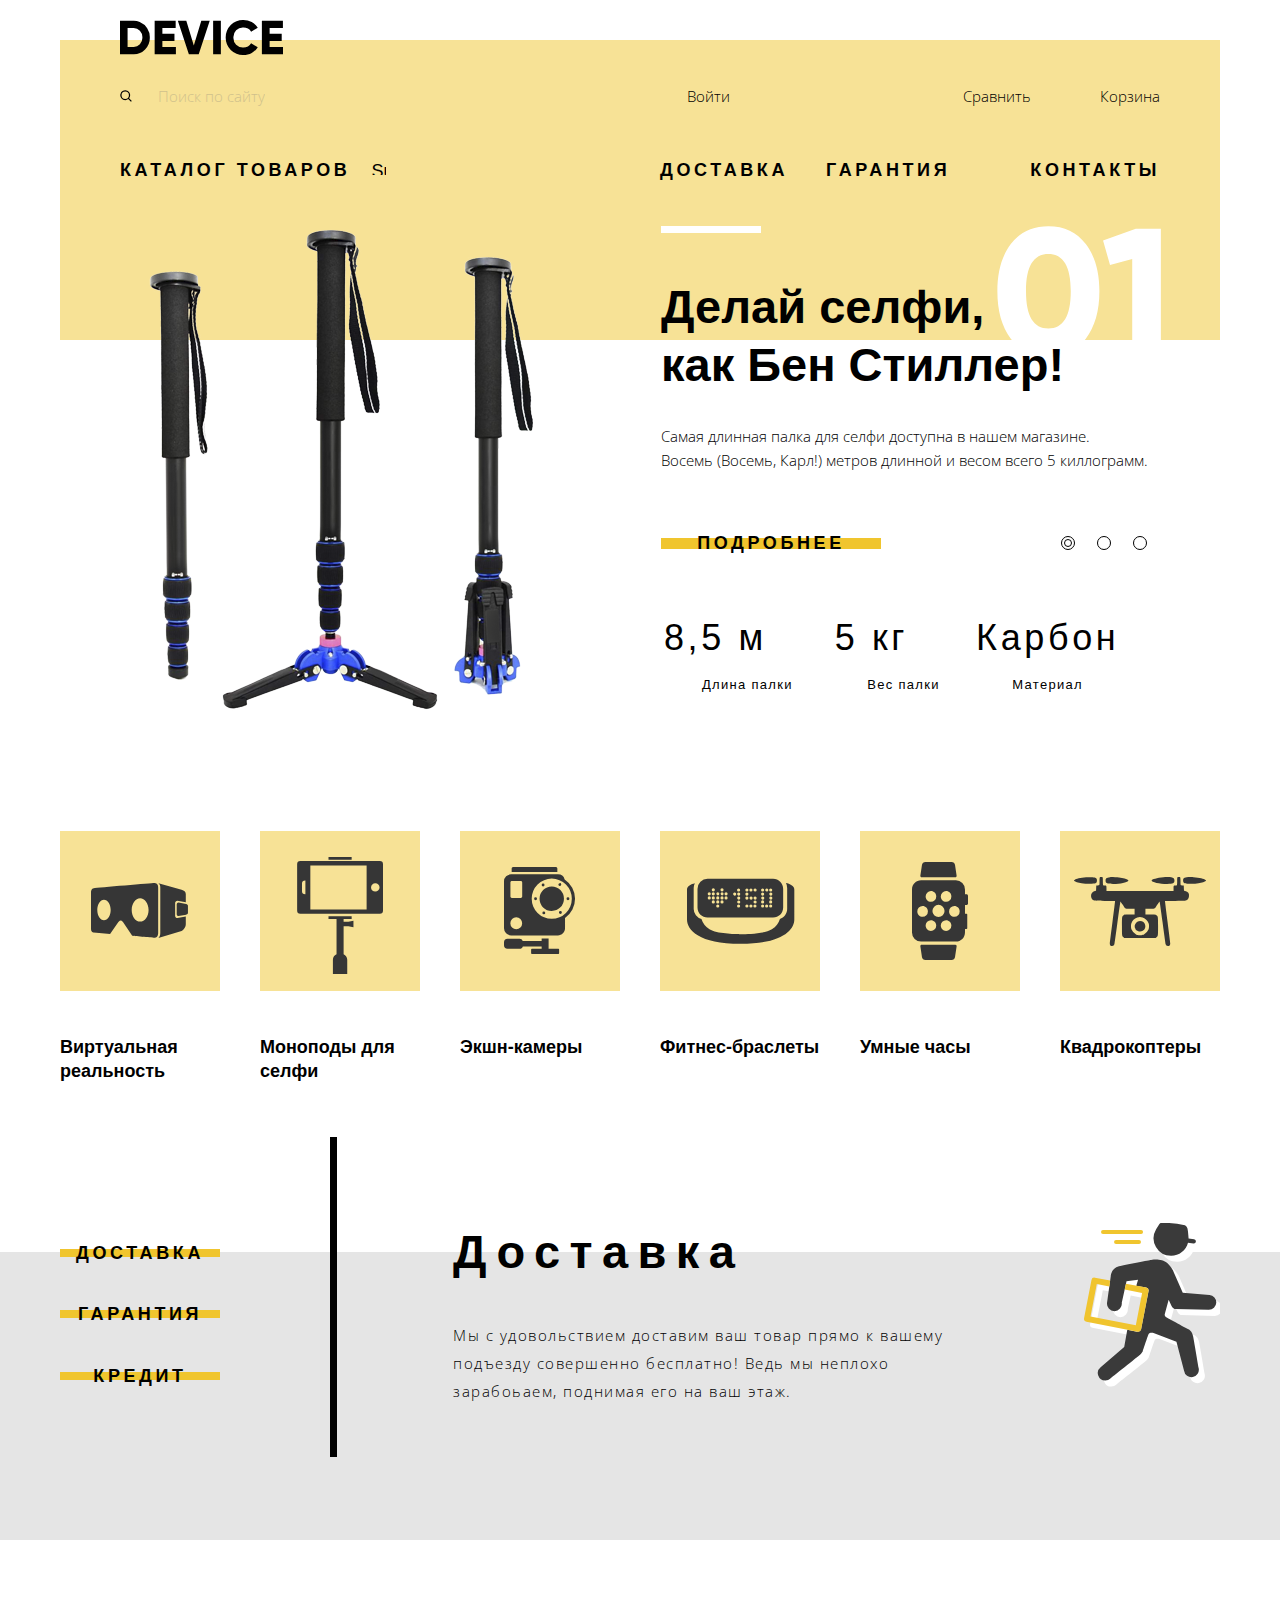
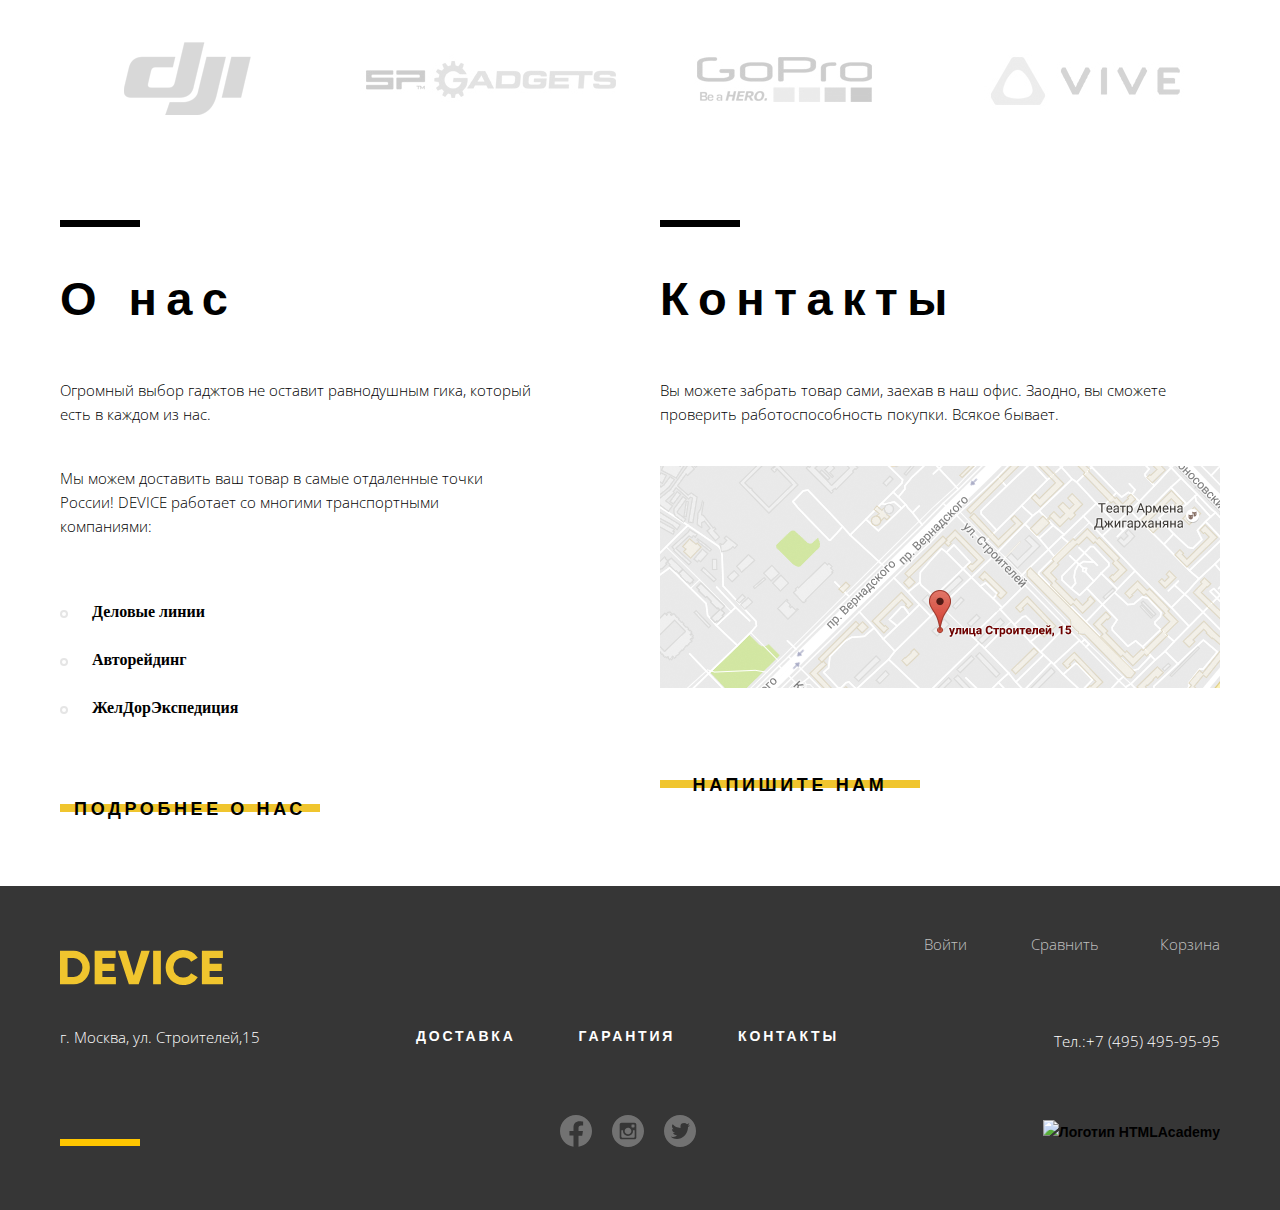
==== index.html @ 7a2b4e9a "Декоративные элементы" ====
<!DOCTYPE html>
<html class="page" lang="ru">
<head>
  <meta charset="utf-8">
  <title>HTML Academy: Девайс</title>
  <link href="https://fonts.googleapis.com/css2?family=Open+Sans:ital,wght@0,300;0,400;0,700;1,300&display=swap"
        rel="stylesheet">
  <link href="http://fonts.fontstorage.com/import/gilroy.css" rel="stylesheet">
  <link rel="stylesheet" href="css/normalize.css">
  <link rel="stylesheet" href="css/style.css">
</head>
<body class="body-page">
<header class="header">
  <a class="header-logo" href="index.html">
    <img class="header-logo-img" src="img/e-logo.svg" width="163" height="35" alt="Логотип магазина «Device»">
  </a>
  <div class="haeder-menu">
    <div class="search-form">
      <img src="img/search.svg" width="12" height="12">
      <input class="search-form-item text-sign" type="search" placeholder="Поиск по сайту">
    </div>
    <div class="menu-list">
      <a class="menu-link user-come text-sign" href="blank.html">
        <img class="header-link-input-pudding" src="img/user.svg" width="12" height="12">
        Войти
      </a>
      <a class="menu-link compare text-sign" href="#">
        <img class="header-link-pudding" src="img/chart.svg" width="12" height="12">
        Сравнить
      </a>
      <a class="menu-link trash text-sign" href="#">
        <img class="header-link-pudding" src="img/trash.svg" width="12" height="12">
        Корзина
      </a>
    </div>
  </div>
  <nav class="nav-header">
    <div class="nav-header-list">
      <div class="navigation-drop-down">
        <div class="hover-drop-down">
          <a class="catalog" href="catalog.html">Каталог товаров</a>
          <input class="plus-image catalog-item" type="image" src="img/plus.svg" width="15" height="15" name="plus">
        </div>
      </div>
      <div class="navigation">
        <a class="nav-header-list-link delivery-item" href="#">Доставка</a>
        <a class="nav-header-list-link contacts-item" href="#">Гарантия</a>
        <a class="nav-header-list-link" href="#">Контакты</a>
      </div>
    </div>
  </nav>
  <ul class="header-catalog-menu" style="display: none">
    <li><a href="#" class="header-catalog-menu-link vr">Виртуальная реальность</a></li>
    <li><a href="catalog.html" class="header-catalog-menu-link mon-for-self">Моноподы для селфи</a></li>
    <li><a href="#" class="header-catalog-menu-link act-cam">Экшн-камеры</a></li>
    <li><a href="#" class="header-catalog-menu-link fit-br">Фитнес-браслеты</a></li>
    <li><a href="#" class="header-catalog-menu-link sm-cl">Умные часы</a></li>
    <li><a href="#" class="header-catalog-menu-link cuadr">Квадракоптеры</a></li>
  </ul>
</header>
<main>
  <h1 class="title">Магазин Device</h1>
  <section class="slider-product container">
    <h2 class="title">Информация о товаре</h2>
    <ul class="slider-prodect-item">
      <li class="slider-product-list-page1">
        <div class="slider-product-img-container1">
          <img class="slider-product-img" src="img/slider-1-1.png" width="384" height="486" alt="Тринога">
        </div>
        <div class="slider-product-text-container1 slider-product-background-img-1">
          <div class="slider-product-title">
            <span class="sub-title">Делай селфи, как&nbspБен&nbspСтиллер!</span>
          </div>
          <p class="text-sign text-indents">
            Самая длинная палка для селфи доступна в нашем магазине.
            Восемь&nbsp(Восемь, Карл!) метров длинной и весом всего 5 киллограмм.
          </p>
          <div class="slider-button-link">
            <a class="slider-product-link button" href="#">ПОДРОБНЕЕ</a>
            <ul class="toggle-left">
              <li class="slider-option">
                <input class="visually-hidden slider-product-toggle" type="radio" name="slider" id="first-slide"
                       checked>
                <label for="first-slide"></label>
              </li>
              <li class="slider-option">
                <input class="visually-hidden slider-product-toggle" type="radio" name="slider" id="second-slide">
                <label for="second-slide"></label>
              </li>
              <li class="slider-option">
                <input class="visually-hidden slider-product-toggle" type="radio" name="slider" id="third-slide">
                <label for="third-slide"></label>
              </li>
            </ul>
          </div>
          <table class="slider-product-table">
            <tr>
              <td class="slider-product-table-spec table">8,5 м</td>
              <td class="slider-product-table-spec table">5 кг</td>
              <td class="slider-product-table-spec table-last">Карбон</td>
            </tr>
            <tr>
              <th class="slider-product-table-heding">Длина палки</th>
              <th class="slider-product-table-heding">Вес палки</th>
              <th class="slider-product-table-heding">Материал</th>
            </tr>
          </table>
        </div>
      </li>
      <li class="slider-product-list-page2" style="display: none">
        <div class="slider-product-img-container2">
          <img class="slider-product-img" src="img/slider-2-1.png" width="384" height="486" alt="Фитнес браслет">
        </div>
        <div class="slider-product-text-container2 slider-product-background-img-2">
          <div class="slider-product-title">
            <span class="slider-product-title sub-title">
              Худеем <br>
              правильно!
            </span>
          </div>
          <p class="text-sign text-indents">
            Мотивирующие фитнес-браслеты помогут найти в себе
            силы не пропускать занятия и соблюдать диету.
          </p>
          <div class="slider-button-link">
            <a class="slider-product-link button" href="">ПОДРОБНЕЕ</a>
            <ul class="toggle-left">
              <li class="slider-option">
                <input class="visually-hidden slider-product-toggle" type="radio" name="slider" id="first-slide2">
                <label for="first-slide2"></label>
              </li>
              <li class="slider-option">
                <input class="visually-hidden slider-product-toggle" type="radio" name="slider" id="second-slide2">
                <label for="second-slide2"></label>
              </li>
              <li class="slider-option">
                <input class="visually-hidden slider-product-toggle" type="radio" name="slider" id="third-slide2">
                <label for="third-slide2"></label>
              </li>
            </ul>
          </div>
          <table class="slider-product-table">
            <tr>
              <td class="slider-product-table-spec table">48 часов</td>
            </tr>
            <tr>
              <th class="slider-product-table-heding">Без подзарядки</th>
            </tr>
          </table>
        </div>
      </li>
      <li class="slider-product-list-page3" style="display: none">
        <div class="slider-product-img-container3">
          <img class="slider-product-img" src="img/slider-3-1.png" width="526" height="334" alt="Квадрокоптер">
        </div>
        <div class="slider-product-text-container3 slider-product-background-img-3">
          <div class="slider-product-title">
            <span class="slider-product-title sub-title">Пархает как бабочка, жалит как пчела!</span>
          </div>
          <p class="text-sign text-indents">
            Этот обычный, на первый взгляд, квадрокоптер оснащен
            мощным лазером, замаскированным под стандартную камеру.
          </p>
          <div class="slider-button-link">
            <a class="slider-product-link button" href="">ПОДРОБНЕЕ</a>
            <ul class="toggle-left">
              <li class="slider-option">
                <input class="visually-hidden slider-product-toggle" type="radio" name="slider" id="first-slide3">
                <label for="first-slide3"></label>
              </li>
              <li class="slider-option">
                <input class="visually-hidden slider-product-toggle" type="radio" name="slider" id="second-slide3">
                <label for="second-slide3"></label>
              </li>
              <li class="slider-option">
                <input class="visually-hidden slider-product-toggle" type="radio" name="slider" id="third-slide3">
                <label for="third-slide3"></label>
              </li>
            </ul>
          </div>
          <table class="slider-product-table">
            <tr>
              <td class="slider-product-table-spec table">800 м</td>
              <td class="slider-product-table-spec table-last">50 м</td>
            </tr>
            <tr>
              <th class="slider-product-table-heding">Дальность полета</th>
              <th class="slider-product-table-heding">Радиус поражения</th>
            </tr>
          </table>
        </div>
      </li>
    </ul>
  </section>
  <section class="popular container">
    <h2 class="title">Ссылки на товары</h2>
    <ul class="popular-list">
      <li class="popular-item">
        <a href="#">
          <div>
            <svg class="popular-img" width="97" height="55" viewBox="-31 -52 160 160" fill="none"
                 xmlns="http://www.w3.org/2000/svg">
              <path d="M84.1311 32.639V20.003C84.1311 18.694 85.1761 17.633 86.4661 17.633L94.7921
              19.2141V11.02C94.7921 8.66505 93.0841 7.58905 90.5901 6.75505L67.4031 0.175049C69.0191
               1.56605 69.2921 2.21505 69.2921 4.57105V49.78C69.2921 52.136 68.8421 53.8461 67.3251
               54.9901L90.5901 47.925C92.9911 47.092 94.7921 43.709 94.7921 41.3531V33.44L86.4661
               35.007C85.1761 35.009 84.1311 33.947 84.1311 32.639Z" fill="#363636"/>
              <path d="M95.129 20.979L87.531 19.535C86.523 19.535 85.707 20.364 85.707
              21.386V31.254C85.707 32.277 86.523 33.106 87.531 33.106L95.129 31.675C96.283 31.256
              96.953 30.846 96.953 29.823V22.83C96.953 21.808 96.187 21.323 95.129 20.979Z" fill="#363636"/>
              <path d="M67.17 4.48303C67.17 -0.596972 62.938 0.0240287 62.938 0.0240287C62.938
              0.0240287 5.83205 4.73803 2.83805 5.14503C-0.155951 5.55203 0.00104837 9.53203
              0.00104837 9.53203C0.00104837 9.53203 4.83679e-05 42.069 4.83679e-05 45.812C4.83679e-05
              49.555 2.59905 49.565 2.59905 49.565L19.076 50.968L27.212 39.3C27.212 39.3 28.321 37.472
               29.717 37.472C31.114 37.472 32.149 39.333 32.149 39.333L41.21 52.854C41.21 52.854 60.105
                54.763 63.731 54.763C67.357 54.762 67.17 49.739 67.17 49.739C67.17 49.739 67.17 9.56303
                67.17 4.48303ZM12.982 37.192C9.28405 37.192 6.28605 32.591 6.28605 26.917C6.28605 21.243
                9.28405 16.642 12.982 16.642C16.68 16.642 19.678 21.243 19.678 26.917C19.678 32.591 16.68
                 37.192 12.982 37.192ZM49.14 38.618C44.4781 38.618 40.6991 33.379 40.6991 26.917C40.6991
                  20.454 44.479 15.215 49.14 15.215C53.802 15.215 57.5821 20.454 57.5821 26.917C57.5821
                   33.379 53.802 38.618 49.14 38.618Z" fill="#363636"/>
            </svg>
            <span class="list-popular-text">Виртуальная реальность</span>
          </div>
        </a>
      </li>
      <li class="popular-item">
        <a href="catalog.html">
          <div>
            <svg class="popular-img" width="86" height="117" viewBox="-37 -26 160 160" fill="none"
                 xmlns="http://www.w3.org/2000/svg">
              <path d="M82.82 4.01H3.33A3.19 3.19 0 00.14 7.2V53.6a3.19 3.19 0 003.19 3.2h79.5A3.19
              3.19 0 0086 53.6V7.2A3.19 3.19 0 0082.82 4zM8.4 37.24h-.22a3.19 3.19 0
              01-3.2-3.2v-7.28a3.19 3.19 0 013.2-3.18h.22v13.66zM69.62
              52.4H13.34v-44h56.28v44zm8.78-17.86a4.15 4.15 0 110-8.29 4.15 4.15 0
               010 8.3zM54.65 0H31.5v2.76h23.15V0zM46.6 64.86V61.9h8.05v-2.76H31.5v2.76h8.04v35.24a6.07
               6.07 0 00-3.63 5.56V117h14.33v-14.3c0-2.5-1.5-4.63-3.63-5.56v-28h4.8l5.04 1.22v-6.71l-5.05
               1.21h-4.8z" fill="#363636"/>
            </svg>
            <span class="list-popular-text">Моноподы для селфи</span>
          </div>
        </a>
      </li>
      <li class="popular-item">
        <a href="#">
          <div>
            <svg class="popular-img" width="71" height="87" viewBox="-44 -36 160 160" fill="none"
                 xmlns="http://www.w3.org/2000/svg">
              <path d="M53.35 1.49c0-.74-.58-1.49-1.31-1.49H9.05c-.73 0-1.38.75-1.38
              1.49v3.52h45.68V1.5zM54.2 81.8h-9.6V71.44h-6.95v2.5H18.77a3.49 3.49 0
              00-3.18-2.15H3.56A3.59 3.59 0 000 75.31v3.02a3.55 3.55 0 003.56 3.48h12.03c1.52
               0 2.8-.9 3.27-2.33h18.79v2.33h-9.52c-.53 0-1.01.44-1.01.97v3.17c0 .54.48 1.05
               1.01 1.05H54.2c.53 0 .93-.51.93-1.05v-3.17c0-.53-.4-.97-.93-.97zM60.67 12.39a7.04
               7.04 0 00-6.77-5.05H7.15A7.1 7.1 0 000 14.36v46.9a7.18 7.18 0 007.15 7.12h46.74c3.9
               0 7.13-3.2 7.13-7.12V50.92a23.3 23.3 0 00-.36-38.52zM12.24 62.15a5.91 5.91 0 11.02-11.82
               5.91 5.91 0 01-.02 11.82zm5.96-32.6c0 .78-.64 1.42-1.42 1.42H7.84c-.78
               0-1.42-.64-1.42-1.42V15.39c0-.79.64-1.43 1.42-1.43h8.94c.78 0 1.42.64 1.42
               1.43v14.16zm29.56 22.3a20.1 20.1 0 01-20.05-20.12 20.1 20.1 0 0120.05-20.12 20.1 20.1
               0 0120.06 20.13 20.1 20.1 0 01-20.06 20.12z" fill="#363636"/>
              <path d="M47.76 43.96a12.2
                12.2 0 0012.19-12.23 12.2 12.2 0 00-12.19-12.22 12.2 12.2 0 00-12.19 12.22 12.2 12.2
                0 0012.2 12.23zM31.56 33.17a1.43 1.43 0 100-2.87 1.43 1.43 0 000 2.87zM63.96 33.17a1.43
                 1.43 0 100-2.87 1.43 1.43 0 000 2.87zM39.1 19.43a1.43 1.43 0 100-2.87 1.43 1.43 0 000
                 2.87zM56.41 46.91a1.43 1.43 0 100-2.86 1.43 1.43 0 000 2.86zM55.7 19a1.44 1.44 0
                 100-2.87 1.44 1.44 0 000 2.87zM39.83 47.34a1.43 1.43 0 100-2.87 1.43 1.43
                 0 000 2.87z" fill="#363636"/>
            </svg>
            <span class="list-popular-text">Экшн-камеры</span>
          </div>
        </a>
      </li>
      <li class="popular-item">
        <a href="#">
          <div>
            <svg class="popular-img" width="107" height="65" viewBox="-27 -48 160 160" fill="none"
                 xmlns="http://www.w3.org/2000/svg">
              <path d="M98.97 4.07a10.4 10.4 0 011.2 4.82V30c0 4.62-3.09 8.53-7.24 9.9-1.33
              4-3.78 7.86-8.05 10.44-8.68 5.23-31.12 4.83-31.2 4.83-.08 0-22.51.4-31.19-4.83a18.73
              18.73 0 01-8.04-10.28 10.5 10.5 0 01-7.76-10.06V8.9c0-1.69.43-3.28 1.14-4.69C4.17 5.1
              0 6.92 0 10.43v29.99c0 10.25 11.84 24.43 53.66 24.43 41.82 0 53.65-14.18
              53.65-24.43V10.43c0-3.68-4.57-5.49-8.34-6.36z" fill="#363636"/>
              <path d="M20.56 38.46h65.52c5.57 0 10.08-4.51 10.08-10.08V9.93c0-5.56-4.51-10.07-10.08-10.07H20.56A10.08
              10.08 0 0010.5 9.93v18.45c0 5.57 4.5 10.08 10.07 10.08zm63.13-29a1.57 1.57 0 110 3.15 1.57 1.57 0
              010-3.14zm0 4.05a1.57 1.57 0 110 3.13 1.57 1.57 0 010-3.13zm0 4.04a1.57 1.57 0 110 3.13 1.57 1.57
              0 010-3.13zm0 3.82a1.57 1.57 0 110 3.14 1.57 1.57 0 010-3.14zm0 4.04a1.57 1.57 0 110 3.14 1.57 1.57
              0 010-3.14zM79.66 9.47a1.57 1.57 0 110 3.13 1.57 1.57 0 010-3.13zm0 15.94a1.57 1.57 0 110 3.14 1.57
               1.57 0 010-3.14zM75.62 9.47a1.57 1.57 0 110 3.14 1.57 1.57 0 010-3.14zm0 4.04a1.57 1.57 0 110 3.14
                1.57 1.57 0 010-3.14zm0 4.04a1.57 1.57 0 110 3.13 1.57 1.57 0 010-3.13zm0 3.82a1.57 1.57 0 110 3.14
                 1.57 1.57 0 010-3.14zm0 4.04a1.57 1.57 0 110 3.14 1.57 1.57 0 010-3.14zM67.96 9.47a1.57 1.57 0 110
                  3.13 1.57 1.57 0 010-3.13zm0 8.08a1.57 1.57 0 110 3.13 1.57 1.57 0 010-3.13zm0 3.88a1.57 1.57 0
                  110 3.13 1.57 1.57 0 010-3.13zm0 3.98a1.57 1.57 0 110 3.14 1.57 1.57 0 010-3.14zM63.94 9.47a1.57
                   1.57 0 110 3.14 1.57 1.57 0 010-3.14zm0 8.08a1.57 1.57 0 110 3.13 1.57 1.57 0 010-3.13zm0
                   7.86a1.57 1.57 0 110 3.14 1.57 1.57 0 010-3.14zM59.89 9.47a1.57 1.57 0 110 3.14 1.57 1.57 0
                   010-3.14zm0 4.04a1.57 1.57 0 110 3.14 1.57 1.57 0 010-3.14zm0 4.04a1.57 1.57 0 110 3.14 1.57
                   1.57 0 010-3.14zm0 7.86a1.57 1.57 0 110 3.14 1.57 1.57 0 010-3.14zm-8.3-15.94a1.57 1.57 0
                   110 3.14 1.57 1.57 0 010-3.14zm0 4.04a1.57 1.57 0 110 3.13 1.57 1.57 0 010-3.13zm0 4.04a1.57
                   1.57 0 110 3.13 1.57 1.57 0 010-3.13zm0 3.88a1.57 1.57 0 11.01 3.13 1.57 1.57 0 010-3.13zm0
                   3.98a1.57 1.57 0 110 3.14 1.57 1.57 0 010-3.14zm-4.03-11.9a1.57 1.57 0 110 3.13 1.57 1.57 0
                   010-3.13zm-8.5-.21a1.57 1.57 0 110 3.14 1.57 1.57 0 010-3.15zm0 4.03a1.57 1.57 0 110 3.14
                   1.57 1.57 0 010-3.14zm-4.04-8.08a1.57 1.57 0 110 3.14 1.57 1.57 0 010-3.14zm0 4.04a1.57 1.57
                   0 110 3.14 1.57 1.57 0 010-3.13zm0 4.04a1.57 1.57 0 110 3.14 1.57 1.57 0 010-3.14zm0 4.04a1.57
                   1.57 0 110 3.14 1.57 1.57 0 010-3.14zm-4.26-8.08a1.57 1.57 0 110 3.14 1.57 1.57 0 010-3.13zm0
                   4.04a1.57 1.57 0 110 3.14 1.57 1.57 0 010-3.14zm0 4.04a1.57 1.57 0 110 3.14 1.57 1.57 0
                   010-3.14zm0 4.04a1.57 1.57 0 110 3.14 1.57 1.57 0 010-3.14zM26.3 9.25a1.57 1.57 0 110 3.15
                   1.57 1.57 0 010-3.15zm0 4.04a1.57 1.57 0 110 3.15 1.57 1.57 0 010-3.15zm0 4.04a1.57 1.57 0
                   110 3.14 1.57 1.57 0 010-3.14zm0 4.04a1.57 1.57 0 110 3.15 1.57 1.57 0 010-3.15zm-4.04-8.08a1.57
                    1.57 0 110 3.15 1.57 1.57 0 010-3.15zm0 4.04a1.57 1.57 0 110 3.14 1.57 1.57 0 010-3.14z"
                    fill="#363636"/>
            </svg>
            <span class="list-popular-text">Фитнес-браслеты</span>
          </div>
        </a>
      </li>
      <li class="popular-item">
        <a href="#">
          <div>
            <svg class="popular-img" width="56" height="98" viewBox="-52 -31 160 160" fill="none"
                 xmlns="http://www.w3.org/2000/svg">
              <path d="M54.5 32.2h-1.52v-4.64a9.16 9.16 0 00-9.08-9.19H9.08c-5 0-9.08 4.13-9.08
               9.19v42.86a9.16 9.16 0 009.08 9.19H43.9c5 0 9.08-4.13 9.08-9.19v-3.41h1.52c.41 0
                .75-.34.75-.76V52.47a.76.76 0 00-.76-.77h-1.51v-8.79h1.52c.83 0
                1.5-.68 1.5-1.53v-7.65c0-.84-.67-1.53-1.5-1.53zm-20.42-3.11c2.93 0
                5.3 2.4 5.3 5.36a5.33 5.33 0 01-5.3 5.35c-2.92 0-5.3-2.4-5.3-5.35a5.33 5.33 0
                015.3-5.36zm-15.13 0c2.92 0 5.3 2.4 5.3 5.36a5.33 5.33 0 01-5.3 5.35c-2.93
                0-5.3-2.4-5.3-5.35a5.33 5.33 0 015.3-5.36zM5.3 49.39a5.33 5.33 0 015.3-5.35c2.92
                0 5.3 2.4 5.3 5.36a5.33 5.33 0 01-5.3 5.36c-2.93 0-5.3-2.4-5.3-5.36zm13.64 19.5c-2.92
                 0-5.3-2.4-5.3-5.35a5.33 5.33 0 015.3-5.36c2.93 0 5.3 2.4 5.3 5.36a5.33 5.33 0 01-5.3
                  5.35zm1.5-19.9a6.09 6.09 0 016.05-6.12 6.09 6.09 0 016.06 6.12 6.09 6.09 0 01-6.06
                  6.13 6.1 6.1 0 01-6.05-6.13zm13.64 19.9c-2.92 0-5.3-2.4-5.3-5.35a5.33 5.33 0
                  015.3-5.36c2.93 0 5.3 2.4 5.3 5.36a5.33 5.33 0 01-5.3 5.35zm8.3-14.13c-2.92
                   0-5.3-2.4-5.3-5.36a5.33 5.33 0 015.3-5.36c2.93 0 5.3 2.4 5.3 5.36a5.33 5.33
                    0 01-5.3 5.36zM9.65 15.31h33.68c.85 0 1.44-.68 1.3-1.51l-1.6-10.77A3.68 3.68
                    0 0039.5 0H13.47a3.68 3.68 0 00-3.51 3.03L8.34 13.8c-.12.83.46 1.51 1.3 1.51zM43.33
                    82.67H9.65c-.85 0-1.43.68-1.3 1.52l1.6 10.76a3.68 3.68 0 003.52 3.03h26.04a3.68 3.68
                     0 003.51-3.02l1.62-10.77a1.28 1.28 0 00-1.3-1.52z" fill="#363636"/>
            </svg>
            <span class="list-popular-text">Умные часы</span>
          </div>
        </a>
      </li>
      <li class="popular-item">
        <a href="#">
          <div>
            <svg class="popular-img" width="132" height="69" viewBox="-14 -46 160 160" fill="none"
                 xmlns="http://www.w3.org/2000/svg">
              <path d="M12.05.26C6.51.75 1.84 1.86.58 2.93c-.73.62-.73.62-.24 1.16C1 4.8 4.06 5.73 7.6 6.32c4
              .67 12.51.7 13.72.05 1.22-.66 1.63-1.41 1.63-2.98 0-1.62-.62-2.41-2.22-2.85C19.27.15 14.94 0
               12.05.26zM25.77.49c-.13.28-.25 2.1-.25 4.11 0 4.06.15 3.78-2.2 3.93l-1.03.08-.13 2.54-.12
                2.55-1.2.28c-2.57.67-3.99 2.6-3.78 5.3.13 1.92 1.03 3.34 2.58 4.08 1.1.52 1.47.54 11.24.54
                 5.55 0 10.14.08 10.19.18.05.13-1.1 9.4-2.58 20.64-1.44 11.23-2.68 21-2.7 21.67C35.72 68
                  36.6 69 38.12 69c1.24 0 2.01-.64 2.32-1.9.13-.52 1.5-10.34 3.02-21.83a727.78 727.78 0
                   012.94-20.86c.1 0 1.08 1.4 2.2 3.13 2.93 4.63 2.4 4.32 7.63 4.32h4.36v5.63l-5.14.08c-4.72.07-5.2.12-5.88.61-1.57
                    1.16-1.62 1.42-1.62 10.98 0 9.53.02 9.79 1.52 11.05l.85.7H81.7l.85-.7c1.5-1.26 1.52-1.52
                     1.52-11.05 0-9.56-.05-9.82-1.63-10.98-.67-.49-1.16-.54-5.88-.61l-5.13-.08v-5.63h4.36c5.23
                      0 4.7.3 7.63-4.32a25.53 25.53 0 012.2-3.13c.07 0 1.42 9.4 2.94 20.86 1.52 11.5 2.89 21.31
                       3.01 21.83.31 1.26 1.09 1.9 2.33 1.9 1.52 0 2.4-1 2.34-2.62-.02-.67-1.26-10.44-2.7-21.67a903
                        903 0 01-2.58-20.64c.05-.1 4.64-.18 10.19-.18 9.77 0 10.13-.02 11.24-.54 1.55-.74 2.45-2.16
                         2.58-4.08a4.75 4.75 0 00-3.8-5.3L110 13.7l-.13-2.55-.13-2.54-1.03-.08c-2.34-.15-2.2.13-2.2-3.93
                          0-2-.12-3.83-.25-4.11-.2-.36-.54-.49-1.37-.49-.61 0-1.23.13-1.42.3-.2.21-.3 1.47-.3 3.94 0
                           2.47-.1 3.73-.31 3.93-.18.18-.9.31-1.65.31-1.63 0-1.66.05-1.66 3.11v2.29H32.48v-2.29c0-3.06-.02-3.1-1.65-3.1-.75
                            0-1.47-.14-1.65-.32-.2-.2-.31-1.46-.31-3.93s-.1-3.73-.3-3.93C28.37.13 27.75 0 27.13 0c-.82
                            0-1.16.13-1.37.49zM68.62 40.6c2.89.9 5.39 3.4 6.16 6.17.44 1.54.31 4.21-.28 5.78a10.23
                            10.23 0 01-4.57 4.94c-1.29.64-1.75.71-3.92.71-2.16 0-2.63-.07-3.92-.71a10.22 10.22 0
                             01-4.56-4.94c-.6-1.57-.73-4.24-.29-5.78a9.58 9.58 0 016.06-6.17 7.56 7.56 0 015.32 0z"
                    fill="#363636"/>
              <path d="M63.8 44.44c-2.04.92-3.51 3.65-3.07 5.73a5.43 5.43 0 008 3.7 5.3 5.3 0 002.44-5.78
              5.38 5.38 0 00-5.16-4.14c-.64 0-1.62.23-2.22.49zM36.1.15c-3.93.67-4.52 1.14-4.52 3.45 0 1.82.46
               2.41 2.27 2.95 1.55.47 7.17.52 10.5.13 6.86-.82 11.32-2.54 9.7-3.75-1.27-.9-4.9-1.88-9.06-2.39-2.47-.3-8-.54-8.9-.39zM89.48.26c-6.31.59-11.86
                2.08-11.86 3.18 0 1.73 7.84 3.47 15.63 3.5 5.8 0 7.2-.64 7.2-3.34 0-1.83-.62-2.62-2.38-3.09C96.42.11
                92.4 0 89.48.26zM112.78.28c-1.78.23-3.02.77-3.43 1.5-.4.76-.31 2.9.15 3.57.93 1.3 1.65 1.46
                 7.07 1.46 3.66 0 5.8-.13 7.87-.49 3.53-.59 6.6-1.51 7.24-2.23.5-.54.5-.54-.23-1.16-1.34-1.13-5.96-2.18-11.92-2.67-3.48-.29-4.48-.29-6.75.02z"
                    fill="#363636"/>
            </svg>
            <span class="list-popular-text">Квадрокоптеры</span>
          </div>
        </a>
      </li>
    </ul>
  </section>
  <section class="services">
    <div class="container">
      <h2 class="title">Наши преймущества</h2>
      <div class="slider-services">
        <div class="slider-services-item">
          <div class="slider-button">
            <button class="slider-services-button slider-button-first" type="button" name="delivery">ДОСТАВКА</button>
            <button class="slider-services-button slider-button-second" type="button" name="guarantee">ГАРАНТИЯ</button>
            <button class="slider-services-button slider-button-third" type="button" name="credit">КРЕДИТ</button>
          </div>
          <div class="slider-services-slid">
            <div class="slider-services-text">
              <h2 class="sub-title slider-services-title">Доставка</h2>
              <p class="text-sign slider-text-style">
                Мы с удовольствием доставим ваш товар прямо к вашему
                подъезду совершенно бесплатно! Ведь мы неплохо
                зарабоьаем, поднимая его на ваш этаж.
              </p>
            </div>
            <div class="slider-services-image">
              <img src="img/delivery.svg" height="164" width="136">
            </div>
          </div>
        </div>
        <div class="slider-services-item" style="display: none">
          <div class="slider-button">
            <button class="button slider-services-button slider-button-first" type="button" name="delivery">ДОСТАВКА</button>
            <button class="button slider-services-button slider-button-second" type="button" name="guarantee">ГАРАНТИЯ</button>
            <button class="button slider-services-button slider-button-third" type="button" name="credit">КРЕДИТ</button>
          </div>
          <div class="slider-services-slid">
            <div class="slider-services-text">
              <h2 class="sub-title">Гарантия</h2>
              <p class="text-sign slider-text-style">
                Если из-за возгорания купленного у нас товара у вас сгорит дом -
                не переживайте, мы выдадим вам новый.
                Товар, не дом, конечно же.
              </p>
            </div>
            <div class="slider-services-image">
              <img src="img/warranty.svg" height="195" width="171">
            </div>
          </div>
        </div>
        <div class="slider-services-item" style="display: none">
          <div class="slider-button">
            <button class="button slider-services-button slider-button-first" type="button" name="delivery">ДОСТАВКА</button>
            <button class="button slider-services-button slider-button-second" type="button" name="guarantee">ГАРАНТИЯ</button>
            <button class="button slider-services-button slider-button-third" type="button" name="credit">КРЕДИТ</button>
          </div>
          <div class="slider-services-slid">
            <div class="slider-services-text">
              <h2 class="sub-title">Кредит</h2>
              <p class="text-sign">
                Залезть в долговую яму стало проще! Кредитные консультанты
                подберут для вас наиболее выгодные
                условия кредита. Выгодные для нашего банка, разумеется.
              </p>
            </div>
            <div class="slider-services-image">
              <img src="img/creddit.svg" height="188" width="156">
            </div>
          </div>
        </div>
      </div>
    </div>
  </section>
  <section class="partners container">
    <h2 class="title">Наши партнеры</h2>
    <ul class="partners-list">
      <li class="partners-list-item">
        <a href="#">
          <div class="partners-img dji"></div>
        </a>
      </li>
      <li class="partners-list-item">
        <a href="#">
          <div class="partners-img sp_adgets"></div>
        </a>
      </li>
      <li class="partners-list-item">
        <a href="#">
          <div class="partners-img go-pro"></div>
        </a>
      </li>
      <li class="partners-list-item">
        <a href="#">
          <div class="partners-img vivi"></div>
        </a>
      </li>
    </ul>
  </section>
  <div class="info container">
    <section class="about">
      <h2 class="sub-title about-title">О нас</h2>
      <p class="text-sign">
        Огромный выбор гаджтов не оставит равнодушным гика,
        который есть в каждом из нас.
      </p>
      <p class="text-sign indent">
        Мы можем доставить ваш товар в самые отдаленные точки
        России! DEVICE работает со многими транспортными компаниями:
      </p>
      <ul class="about-list-text">
        <li class="about-list-text-item">Деловые линии</li>
        <li class="about-list-text-item">Авторейдинг</li>
        <li class="about-list-text-item">ЖелДорЭкспедиция</li>
      </ul>
      <button class="button-about button-about" type="button">ПОДРОБНЕЕ О НАС</button>
    </section>
    <section class="contacts">
      <h2 class="sub-title about-title">Контакты</h2>
      <p class="text-sign">
        Вы можете забрать товар сами, заехав в наш офис. Заодно, вы сможете
        проверить работоспособность покупки. Всякое бывает.
      </p>
      <div class="map"></div>
      <button class="button-about" type="button" name="write-us">НАПИШИТЕ НАМ</button>
    </section>
  </div>
</main>
<footer class="footer">
  <div class="container">
    <div class="footer-cont">
      <div class="footer-block-first">
        <a class="footer-img-logo" href="index.html">
          <img class="footer-logo-hover" src="img/e-footer-logo.svg" width="163" height="35"
               alt="Логотип магазина «Device»">
        </a>
        <span class="footer-address text-sign">
      г. Москва, ул. Строителей,15
    </span>
      </div>
      <div class="footer-block-second">
        <nav class="footer-nav">
          <ul class="footer-list">
            <li class="footer-list-item">
              <a class="footer-list-item-link" href="#">ДОСТАВКА</a>
            </li>
            <li class="footer-list-item item-list">
              <a class="footer-list-item-link" href="#">ГАРАНТИЯ</a>
            </li>
            <li class="footer-list-item">
              <a class="footer-list-item-link" href="#">КОНТАКТЫ</a>
            </li>
          </ul>
        </nav>
        <ul class="footer-social-list">
          <li>
            <a class="footer-social-list-link" href="#">
              <svg class="footer-social-hover" width="32" height="32" viewBox="0 0 32 32" fill="none"
                   xmlns="http://www.w3.org/2000/svg">
                <path d="M31.9973 16C31.9973 7.16267 24.8347 0 15.9987
                0C7.16267 0 0 7.16267 0 16C0 23.984 5.85067 30.6027
                13.4987 31.8027V20.624H9.43733V15.9987H13.4987V12.4747C13.4987
                8.464 15.888 6.24933 19.5413 6.24933C21.292 6.24933
                23.1227 6.56133 23.1227 6.56133V10.4987H21.1067C19.12
                10.4987 18.5 11.732 18.5 12.9973V16H22.9373L22.228
                20.6253H18.5V31.804C26.148 30.604 31.9987 23.9853 31.9987
                16H31.9973Z" fill="white" fill-opacity="0.3"/>
              </svg>
            </a>
          </li>
          <li class="social-indents">
            <a class="footer-social-list-link" href="#">
              <svg class="footer-social-hover" width="32" height="32" viewBox="0 0 32 32" fill="none"
                   xmlns="http://www.w3.org/2000/svg">
                <path d="M21 16C21 17.3261 20.4732 18.5979 19.5355
                19.5355C18.5979 20.4732 17.3261 21 16 21C14.6739
                21 13.4021 20.4732 12.4645 19.5355C11.5268 18.5979
                 11 17.3261 11 16C11 15.715 11.03 15.4367 11.0817
                 15.1667H9.33333V21.8283C9.33333 22.2917 9.70833
                 22.6667 10.1717 22.6667H21.83C22.0521 22.6662
                 22.2649 22.5777 22.4217 22.4205C22.5786 22.2634
                 22.6667 22.0504 22.6667 21.8283V15.1667H20.9183C20.97
                 15.4367 21 15.715 21 16ZM16 19.3333C16.4378 19.3332 16.8714
                 19.2469 17.2759 19.0792C17.6803 18.9116 18.0478 18.6659
                 18.3574 18.3562C18.6669 18.0465 18.9124 17.6789 19.0799
                 17.2743C19.2473 16.8698 19.3334 16.4362 19.3333
                 15.9983C19.3332 15.5605 19.2469 15.1269 19.0792
                 14.7225C18.9116 14.318 18.6659 13.9505 18.3562
                 13.641C18.0465 13.3314 17.6789 13.0859 17.2743
                 12.9185C16.8698 12.751 16.4362 12.6649 15.9983
                 12.665C15.1141 12.6652 14.2661 13.0167 13.641
                 13.6421C13.0158 14.2676 12.6648 15.1157 12.665
                 16C12.6652 16.8843 13.0167 17.7322 13.6421 18.3574C14.2676
                 18.9825 15.1157 19.3336 16 19.3333ZM20 12.5H21.9983C22.1311
                 12.5 22.2584 12.4474 22.3525 12.3537C22.4465 12.2599 22.4996
                  12.1328 22.5 12V10.0017C22.5 9.86862 22.4471 9.74102
                  22.3531 9.64693C22.259 9.55285 22.1314 9.5 21.9983
                  9.5H20C19.8669 9.5 19.7393 9.55285 19.6453 9.64693C19.5512
                  9.74102 19.4983 9.86862 19.4983 10.0017V12C19.5 12.275
                  19.725 12.5 20 12.5ZM16 0C11.7565 0 7.68687 1.68571 4.68629
                   4.68629C1.68571 7.68687 0 11.7565 0 16C0 20.2435 1.68571
                   24.3131 4.68629 27.3137C7.68687 30.3143 11.7565 32 16
                   32C18.1012 32 20.1817 31.5861 22.1229 30.7821C24.0641
                   29.978 25.828 28.7994 27.3137 27.3137C28.7994 25.828
                   29.978 24.0641 30.7821 22.1229C31.5861 20.1817 32 18.1012
                    32 16C32 13.8989 31.5861 11.8183 30.7821 9.87706C29.978
                    7.93586 28.7994 6.17203 27.3137 4.68629C25.828 3.20055
                    24.0641 2.022 22.1229 1.21793C20.1817 0.413852 18.1012
                    0 16 0ZM24.3333 22.4817C24.3333 23.5 23.5 24.3333 22.4817
                     24.3333H9.51833C8.5 24.3333 7.66667 23.5 7.66667
                     22.4817V9.51833C7.66667 8.5 8.5 7.66667 9.51833
                     7.66667H22.4817C23.5 7.66667 24.3333 8.5 24.3333
                     9.51833V22.4817Z" fill="white" fill-opacity="0.3"/>
              </svg>
            </a>
          </li>
          <li>
            <a class="footer-social-list-link" href="#">
              <svg class="footer-social-hover" width="32" height="32" viewBox="0 0 32 32" fill="none"
                   xmlns="http://www.w3.org/2000/svg">
                <path d="M16 32C13.8333 32 11.7604 31.5781
                9.78125 30.7344C7.80208 29.8906 6.09896 28.7552
                4.67188 27.3281C3.24479 25.901 2.10938 24.1979
                1.26562 22.2188C0.421875 20.2396 0 18.1667 0 16C0
                13.8333 0.421875 11.7604 1.26562 9.78125C2.10938
                7.80208 3.24479 6.09896 4.67188 4.67188C6.09896
                3.24479 7.80208 2.10938 9.78125 1.26562C11.7604
                0.421875 13.8333 0 16 0C18.1667 0 20.2396 0.421875
                22.2188 1.26562C24.1979 2.10938 25.901 3.24479
                27.3281 4.67188C28.7552 6.09896 29.8906 7.80208
                30.7344 9.78125C31.5781 11.7604 32 13.8333 32
                16C32 18.1667 31.5781 20.2396 30.7344
                22.2188C29.8906 24.1979 28.7552 25.901 27.3281
                27.3281C25.901 28.7552 24.1979 29.8906 22.2188
                 30.7344C20.2396 31.5781 18.1667 32 16 32ZM25.4062
                  8C25.2812 8.0625 25.0938 8.17708 24.8438
                  8.34375L24.2344 8.75L23.6562 9.0625L23
                  9.28125C22.2292 8.42708 21.2812 8
                  20.1562 8C17.7188 8 16.5 9.02083
                  16.5 11.0625V12.9062C13.1458 12.7396 10.5729
                  11.5104 8.78125 9.21875C8.26042 9.76042 8
                  10.3542 8 11C8 12.375 8.51042 13.4167 9.53125
                  14.125C9.40625 14.125 9.22917 14.1354 9
                  14.1562C8.77083 14.1771 8.58854 14.1771
                  8.45312 14.1562C8.31771 14.1354 8.16667
                  14.0833 8 14C8 14.9583 8.25521 15.7552 8.76562
                  16.3906C9.27604 17.026 9.97917 17.4375 10.875
                  17.625C10.6667 17.875 10.375 18 10 18C9.66667
                  18 9.375 17.9062 9.125 17.7188C9.125 18.5312
                  9.51562 19.1615 10.2969 19.6094C11.0781 20.0573
                  11.9583 20.2917 12.9375 20.3125C12.5625 20.875
                  12.0156 21.2969 11.2969 21.5781C10.5781 21.8594
                  9.8125 22 9 22C8.70833 22 8.30729 21.9271
                  7.79688 21.7812C7.28646 21.6354 7.02083 21.5625
                  7 21.5625C7.33333 22.2292 8.01562 22.8021 9.04688
                   23.2812C10.0781 23.7604 11.3854 24 12.9688
                   24C14.3646 24 15.6667 23.7552 16.875
                   23.2656C18.0833 22.776 19.1146 22.125
                   19.9688 21.3125C20.8229 20.5 21.5573 19.5729
                   22.1719 18.5312C22.7865 17.4896 23.2448 16.4115
                    23.5469 15.2969C23.849 14.1823 24 13.0833 24
                    12C24 11.9583 24.125 11.8698 24.375
                    11.7344C24.625 11.599 24.9167 11.4167 25.25
                    11.1875C25.5833 10.9583 25.8333 10.7188 26
                    10.4688C24.875 10.4688 24.125 10.4896 23.75
                    10.5312C24.4792 10.0938 25.0312 9.25 25.4062 8Z"
                      fill="white" fill-opacity="0.3"/>
              </svg>
            </a>
          </li>
        </ul>
      </div>
      <div class="footer-block-third">
        <div class="footer-link text-sign">
          <a class="footer-link-item user-footer" href="blank.html">
            <img class="user-footer-img" src="img/footeruser.svg" width="12" height="12">
            Войти
          </a>
          <a class="footer-link-item footer-compare" href="#">
            <img class="footer-compare-img" src="img/footerchart.svg" width="12" height="12">
            Сравнить
          </a>
          <a class="footer-link-item trash-footer" href="#">
            <img class="trash-footer-img" src="img/footertrash.svg" width="12" height="12">
            Корзина
          </a>
        </div>
        <div class="footer-tel text-sign">
          Тел.:<a class="footer-tel" href="tel:+74954959595">+7 (495) 495-95-95</a>
        </div>
        <a class="footer-academy-logo" href="https://htmlacademy.ru/intensive/htmlcss">
          <img src="img/logohtml.svg" width="27" height="34" alt="Логотип HTMLAcademy">
        </a>
      </div>
    </div>
  </div>
</footer>
<section class="modal modal-map">
  <h2 class="title">Как до нас добраться</h2>
  <iframe
    src="https://www.google.com/maps/embed?pb=!1m18!1m12!1m3!1d2249.1123749473727!2d37.52742931613349!3d55.687034004529714!2m3!1f0!2f0!3f0!3m2!1i1024!2i768!4f13.1!3m3!1m2!1s0x46b54cf65f5c8955%3A0x694710ccd55501e!2z0YPQuy4g0KHRgtGA0L7QuNGC0LXQu9C10LksIDE1LCDQnNC-0YHQutCy0LAsIDExOTMxMQ!5e0!3m2!1sru!2sru!4v1601979689429!5m2!1sru!2sru"
    width="996" height="593" frameborder="0" style="border:0;" allowfullscreen=""
    aria-hidden="false" tabindex="0"></iframe>
  <button class="modal-close" type="button" aria-label="Закрыть"></button>
</section>
<section class="modal modal-write">
  <h2 class="title">Напишите нам</h2>
  <ul class="style-form-write">
    <li>
      <label>Ваше имя:</label>
      <input class="name-form" type="text" name="first-second-name" placeholder="Имя Фамилия">
    </li>
    <li class="padding-form-email">
      <label>Ваш e-mail:</label>
      <input class="name-form" type="email" name="email" required placeholder="email@example.com">
    </li>
    <li class="text-form">
      <form class="text-modal-stile" method="post">
        <label for="note">Текст письма:</label>
        <textarea class="text-form-area" id="note" name="note" rows="9" placeholder="В свободной форме"></textarea>
      </form>
    </li>
  </ul>
  <button class="modal-button" type="submit" name="trash">Отправить</button>
  <button class="modal-close" type="button" aria-label="Закрыть"></button>
</section>
</body>
</html>
---- css/style.css ----
:root {
  --special-yellow: #f7e296;
  --special-yellow-dark: #f0c52e;
  --special-yellow-light: #f7e296;
  --basic-black: #000;
  --basic-dark: #363636;
  --basic-grey-light: #e5e5e5;
  --basic-white: #fff;
  --filter-color: #DCDCDC;
  --rectangle-color: #EBEBEB;
  --special-green: #91C92F;
  --toggle-point-color: #C4C4C4;
  --form-color: #F2F2F2;
  --black-bar: rgba(0, 0, 0, 0.2);
  --serch-form-rgba: rgba(0, 0, 0, 0.3);
  --activ-button-rgba: rgba(0, 0, 0, 0.3);
  --box-shadow-toggle: rgba(0, 0, 0, 0.18);
  --footer-link-rgba: rgba(255, 255, 255, 0.7);
  --bodu-bg: var(--basic-white);
  --header-color: var(--special-yellow);
}


body {
  min-width: 1160px;
  font-family: "Gilroy", Arial, sans-serif;
  font-size: 14px;
  line-height: 24px;
  font-weight: 700;
  color: var(--basic-black);
  background-color: var(--bodu-bg);
}

a {
  text-decoration: none;
  color: var(--basic-black);
}

p, h1, h2, legend {
  cursor: default;
}

li {
  list-style-type: none;
}

.page {
  height: 100%;
}

.body-page {
  min-height: 100%;
  display: grid;
  grid-template-rows: min-content 1fr min-content;
  align-content: start;
}

.visually-hidden {
  position: absolute;
  width: 1px;
  height: 1px;
  margin: -1px;
  border: 0;
  padding: 0;
  white-space: nowrap;
  clip-path: inset(100%);
  clip: rect(0 0 0 0);
  overflow: hidden;
}

.header {
  display: flex;
  flex-direction: column;
  position: relative;
  width: 1160px;
  height: 186px;
  margin: 40px auto 0;
  background-color: var(--header-color);
}

.haeder-menu {
  display: flex;
  padding: 44px 60px 0 60px;
  margin-bottom: 50px;
}

.search-form {
  margin-right: auto;
  transition: border .2s, opacity .2s;
}


.menu-list {
  display: flex;
  min-width: 500px;
}

.search-form-item {
  color: var(--serch-form-rgba);
  position: relative;
  border: 0;
  background: transparent;
  opacity: .3;
  outline: none;
  padding-left: 22px;
  transition: opacity .2s;
}

.search-form-item:hover {
  opacity: .6;
}

.user-come {
  position: relative;
  margin-right: auto;
}

.compare {
  position: relative;
}


.trash {
  position: relative;
  margin-left: 41px;
}

.header ul {
  padding: 0;
}

.header-catalog-menu {
  position: relative;
  z-index: 4;
  width: 1160px;
  height: 146px;
  background-color: var(--special-yellow);
}

.header-catalog-menu::before {
  content: "";
  position: absolute;
  width: 1160px;
  height: 146px;
  z-index: 2;
  background: var(--special-yellow);
}

.navigation-drop-down {
  margin-right: auto;
}
.hover-drop-down {
  transition: opacity .2s;
}

.hover-drop-down:hover {
  opacity: .6;
}

.hover-drop-down:active {
  opacity: .3;
}

.navigation {
  display: flex;
  min-width: 500px;
}

.delivery-item {
  margin-right: 38px;
}

.contacts-item {
  margin-right: auto;
}

.haeder-menu {
  font-family: "Open Sans", sans-serif;
  font-size: 15px;
  font-weight: normal;
}

.header-logo-img {
  padding: 0;
  position: absolute;
  top: -20px;
  left: 60px;
  transition: opacity .2s;
}

.header-link-input-pudding {
  padding-right: 11px;
}

.header-link-pudding {
  padding-right: 12px;
}

.plus-image {
  outline: none;
}

.header-catalog-menu-link {
  font-family: "Open Sans", sans-serif;
  font-size: 15px;
  font-weight: 300;
  line-height: 20px;
  transition: opacity .2s;
}

.header-catalog-menu-link:hover {
  opacity: .6;
}

.header-catalog-menu-link:active {
  opacity: .3;
}

.vr {
  position: absolute;
  width: 179px;
  height: 16px;
  left: 60px;
  top: 12px;
  z-index: 3;
}

.mon-for-self {
  position: absolute;
  width: 154px;
  height: 16px;
  left: 60px;
  top: 48px;
  z-index: 3;
}

.act-cam {
  position: absolute;
  width: 97px;
  height: 16px;
  left: 60px;
  top: 84px;
  z-index: 3;
}

.fit-br {
  position: absolute;
  width: 125px;
  height: 16px;
  left: 300px;
  top: 12px;
  z-index: 3;
}

.sm-cl {
  position: absolute;
  width: 86px;
  height: 16px;
  left: 300px;
  top: 48px;
  z-index: 3;
}

.cuadr {
  position: absolute;
  width: 104px;
  height: 16px;
  left: 486px;
  top: 12px;
  z-index: 3;
}

.nav-header-list-link {
  font-size: 18px;
  font-weight: 800;
  text-transform: uppercase;
  letter-spacing: 0.2em;
  transition: opacity .2s;
}

.nav-header-list {
  display: flex;
  font-size: 18px;
  padding: 0 60px 0 60px;
}

.catalog {
  font-size: 18px;
  font-weight: 800;
  text-transform: uppercase;
  letter-spacing: 0.2em;
  padding: 0;
  margin-right: 16px;
}

.container {
  width: 1160px;
  margin: 0 auto 0 auto;
  padding: 0;
}

.slider-prodect-item {
  margin: 0;
  padding: 0;
}

.slider-prodect-item::before {
  content: "";
  position: absolute;
  width: 1160px;
  height: 114px;
  z-index: -1;
  background: var(--special-yellow);
}

.slider-product-img {
  padding: 0;
}

.slider-product-list-page1 {
  display: grid;
  grid-template-columns: 1fr 1fr;
  margin: 0 47px 20px 89px;
  padding: 0;
}


.slider-product-img-container1 {
  width: 384px;
  height: 486px;
}

.slider-product-text-container1 {
  width: 500px;
  height: 464px;
}

.slider-product-background-img-1 {
  background: url("../img/01.svg") no-repeat top right;
}

.slider-product-background-img-2 {
  background: url("../img/02.svg") no-repeat top right;
}

.slider-product-background-img-3 {
  background: url("../img/03.svg") no-repeat top right;
}

.slider-product-list-page2 {
  display: grid;
  grid-template-columns: 1fr 1fr;
  column-gap: 139px;
  margin: 0 47px 20px 89px;
  padding: 0;
}

.slider-product-img-container2 {
  width: 345px;
  height: 485px;
}

.slider-product-text-container2 {
  width: 500px;
  height: 463px;
}

.slider-product-list-page3 {
  display: grid;
  grid-template-columns: 1fr 1fr;
  margin: auto;
  padding: 0;
}

.slider-product-img-container3 {
  width: 526px;
  height: 334px;
  padding: 99px 0 73px 30px;
}

.slider-product-text-container3 {
  width: 495px;
  height: 463px;
  padding: 43px 41px 20px 44px;
}

.title {
  display: none;
}

.slider-button-link {
  display: flex;
  align-content: stretch;
  align-items: baseline;
  padding: 0;
  margin: 0;
}

/*first slider button*/

.toggle-left {
  display: flex;
  position: relative;
  margin-left: 180px;
  width: 72px;
  padding: 0;
}

.slider-option {
  padding-left: 36px;
}

.slider-option:first-child {
  padding-left: 0;
}

.slider-option label {
  position: relative;
  display: block;
  cursor: pointer;
}

.slider-product-toggle + label::before {
  content: "";
  position: absolute;
  top: -13px;
  width: 12px;
  height: 12px;
  border: 1px solid var(--basic-black);
  border-radius: 50%;
}

.slider-product-toggle:checked + label::after {
  content: "";
  position: absolute;
  top: -10px;
  right: -11px;
  width: 6px;
  height: 6px;
  border: 1px solid var(--basic-black);
  border-radius: 50%;
}


.slider-product-title {
  margin-top: 52px;
}

.slider-product-text-container1::before {
  content: "";
  position: absolute;
  margin: 0 0 52px 0;
  width: 100px;
  height: 7px;
  background-color: var(--basic-white);
  z-index: -1;
}

.slider-product-text-container2::before {
  content: "";
  position: absolute;
  margin: 0 0 52px 0;
  width: 100px;
  height: 7px;
  background-color: var(--basic-white);
  z-index: -1;
}

.slider-product-text-container3::before {
  content: "";
  position: absolute;
  margin: 0 0 52px 0;
  width: 100px;
  height: 7px;
  background-color: var(--basic-white);
  z-index: -1;
}

.slider-product-link {
  display: block;
  text-align: center;
  width: 220px;
  padding: 0;
  margin: 0;
}

.text-indents {
  padding-top: 15px;
  padding-bottom: 45px;
}


.table {
  padding-right: 65px;
  padding-bottom: 15px;
}

.table-last {
  padding-bottom: 15px;
}

.slider-product-table {
  padding-top: 60px;
}

.slider-product-table-heding {
  font-size: 13px;
  line-height: 15px;
  font-weight: 300;
  letter-spacing: 0.1em;
}

.slider-product-table-spec {
  font-size: 36px;
  line-height: 42px;
  font-weight: 300;
  letter-spacing: 0.1em;
}


.popular-list {
  display: grid;
  grid-template-columns: repeat(6, 1fr);
  column-gap: 40px;
  margin: 0;
  padding: 99px 0 4px 0;
  list-style: none;
}

.popular-item {
  width: 160px;
}

.services {
  background: linear-gradient(to bottom, var(--basic-white) 115px, var(--basic-grey-light) 115px, var(--basic-grey-light) 228px);
}

.slider-services {
  margin: 49px 0 90px 0;
}

.slider-services-item {
  display: flex;
  flex-direction: row;
  position: relative;
  min-height: 403px;
  margin: 0;
  padding: 0;
}

.slider-button {
  display: flex;
  align-items: self-start;
  flex-direction: column;
  min-width: 277px;
  margin-right: auto;
  background: url("../img/rectangle12.svg") no-repeat top right;
}

.slider-services-text {
  padding-top: 86px;
  padding-left: 116px;
  width: 495px;
}

.slider-services-image {
  margin-top: 86px;
  margin-left: auto;
}

.text-sign {
  font-family: "Open Sans", sans-serif;
  font-size: 15px;
  font-weight: 300;
}

.slider-text-style {
  margin: 0;
  padding-top: 40px;
  line-height: 28px;
  letter-spacing: 0.1em;
}

.slider-services-slid {
  display: flex;
  flex-direction: row;
  justify-content: space-between;
  margin-left: auto;
  width: 919px;
}

.slider-services-button {
  font-size: 18px;
  width: 160px;
  font-weight: 800;
  line-height: 22px;
  text-transform: uppercase;
  letter-spacing: 0.2em;
  border: 0;
  background: url("../img/rectangle.svg") no-repeat center;
  background-size: 100%;
  transition: background .2s, color .2s;
  outline: none;
  cursor: pointer;
}

.slider-services-button:hover {
  background-color: var(--special-yellow-dark);
}

.slider-button-first {
  position: absolute;
  top: 104px;
}

.slider-button-second {
  position: absolute;
  top: 165px;
}

.slider-button-third {
  position: absolute;
  top: 227px;
}

.popular-img {
  margin-bottom: 38px;
  width: 160px;
  height: 160px;
  background-color: var(--special-yellow-light);
  background-repeat: no-repeat;
  background-position: center;
  transition: background-color .2s, fill-opacity .2s;
}

.popular-img:hover {
  background-color: var(--special-yellow-dark);
}

.popular-img:active path {
  fill-opacity: .3;
}

.list-popular-text {
  font-size: 18px;
  line-height: 22px;
  font-weight: 800;
  transition: opacity .2s;
}

.list-popular-text:active {
  opacity: .3;
}

.partners-img {
  width: 260px;
  height: 100px;
}

.partners-list {
  display: grid;
  grid-template-columns: repeat(4, 1fr);
  column-gap: 40px;
  margin: 0 0 90px 0;
  padding: 0;
  list-style: none;
}


.dji {
  background-image: url("../img/logotypes1.png");
  transition: background-image .2s;
}

.dji:hover {
  background-image: url("../img/dji-hover.png");
}

.sp_adgets {
  background-image: url("../img/logotypes2.png");
  transition: background-image .2s;
}

.sp_adgets:hover {
  background-image: url("../img/sp-adgets-hover.png");
}

.go-pro {
  background-image: url("../img/logotypes3.png");
  transition: background-image .2s;
}

.go-pro:hover {
  background-image: url("../img/go-pro-hover.png");
}

.vivi {
  background-image: url("../img/logotypes4.png");
  transition: background-image .2s;
}

.vivi:hover {
  background-image: url("../img/vive-hover.png");
}

.button {
  font-size: 18px;
  font-weight: 800;
  line-height: 22px;
  text-transform: uppercase;
  letter-spacing: 0.2em;
  border: 0;
  background: url("../img/rectangle.svg") no-repeat center;
  background-size: 100%;
  transition: background-color .2s, color .2s;
  outline: none;
  cursor: pointer;
}

.button:hover {
  background-color: var(--special-yellow-dark);
}

.button:active {
  color: var(--activ-button-rgba);
  background-color: var(--special-yellow-dark);
}

.section-wrapper {
  background-color: var(--basic-grey-light);
}

.sub-title {
  font-size: 47px;
  line-height: 58px;
  font-weight: 800;
  margin: 0;
}

.about-title {
  letter-spacing: 0.2em;
  margin-top: 50px;
  margin-bottom: 50px;
}

.slider-services-title {
  letter-spacing: 0.2em;
}

.about-list-text {
  padding: 60px 0 75px 32px;
}

.about-list-text-item {
  position: relative;
  font-family: Gilroy;
  font-style: normal;
  font-weight: 800;
  font-size: 16px;
  line-height: 28px;
  padding-bottom: 20px;
}

.about-list-text-item::before {
  content: "";
  position: absolute;
  top: 12px;
  left: -32px;
  width: 8px;
  height: 8px;
  border: 2px solid var(--basic-grey-light);
  box-sizing: border-box;
  border-radius: 50%;
}

.about-list-text-item:last-child {
  padding-bottom: 0;
}

.button-about {
  width: 260px;
  height: 22px;
  text-align: center;
  font-size: 18px;
  font-weight: 800;
  line-height: 22px;
  text-transform: uppercase;
  letter-spacing: 0.2em;
  border: 0;
  background: url("../img/about-button.svg") no-repeat center;
  transition: background-color .2s, color .2s;
  outline: none;
  cursor: pointer;
}

.button-about:hover {
  background-color: var(--special-yellow-dark);
}

.button-about:active {
  color: var(--activ-button-rgba);
  background-color: var(--special-yellow-dark);
}

.map {
  width: 560px;
  height: 222px;
  margin: 40px 0 85px 0;
  background: url("../img/map.png");
}

.trash-catalog {
  width: 200px;
}

.info {
  display: grid;
  grid-template-columns: 1fr 1fr;
  column-gap: 127px;
  margin-bottom: 86px;
}

.about {
  width: 473px;
  height: 580px;
  padding: 0;
  background: url("../img/blackline.svg") no-repeat top left;
}

.about ul {
  margin: 0;
}

.about p {
  margin: 0;
}

.contacts {
  width: 560px;
  height: 580px;
  padding: 0;
  background: url("../img/blackline.svg") no-repeat top left;
}

.contacts p {
  margin: 0;
}

.indent {
  padding-top: 40px;
}

.footer {
  height: 324px;
  background-color: var(--basic-dark);
}

.footer-cont {
  display: flex;
  margin: 0;
  padding: 0;
  width: 1160px;
}

.footer-link-item {
  color: var(--footer-link-rgba);
  transition: opacity .2s;
}

.user-footer {
  margin-right: auto;
}

.user-footer-img {
  padding-right: 13px;
}

.footer-compare-img {
  padding-right: 14px;
}

.trash-footer {
  margin-left: auto;
}

.trash-footer-img {
  padding-right: 12px;
}

.footer-address {
  color: var(--basic-white);
  height: 20px;
}

.footer-block-first {
  display: flex;
  flex-direction: column;
  height: 260px;
  background: url("../img/yellow-line.svg") no-repeat bottom left;
}

.footer-block-second {
  display: flex;
  flex-direction: column;
  align-items: center;
  margin-top: 138px;
  margin-left: 156px;
  margin-right: auto;
}

.footer-block-third {
  display: flex;
  flex-direction: column;
  align-items: flex-end;
}

.footer-link {
  display: flex;
  padding-top: 46px;
  min-width: 325px;
}

.footer-compare,
.item-list,
.social-indents {
  margin-left: auto;
  margin-right: auto;
}

.footer-img-logo {
  padding-top: 64px;
  padding-bottom: 40px;
  height: 35px;
}

.footer-logo-hover {
  transition: opacity .2s;
}

.img-hover {
  position: relative;
  z-index: 3;
  transition: z-index .2s;
}

.img-hover:hover {
  z-index: 1;
}

.img-position {
  position: relative;
  transition: opacity .2s;
}

.img-position p {
  height: 380px;
}

.img-position:hover {
  opacity: .7;
}

.button-catalog-position {
  position: absolute;
  z-index: 2;
  top: 180px;
  left: 77px;
  bottom: 138px;
  display: flex;
  flex-direction: column;
  align-items: center;
  transition: z-index .2s;
  opacity: 1;
}

.button-catalog-position:hover {
  z-index: 4;
}

.comprison {
  font-family: "Open Sans", sans-serif;
  font-size: 13px;
  line-height: 18px;
  font-weight: 300;
  letter-spacing: 0.1em;
  border: 0;
  background: transparent;
  outline: none;
  cursor: pointer;
}


.catalog-item-container {
  display: flex;
  align-content: baseline;
  width: 361px;
  padding-top: 30px;
}

.footer-list {
  display: flex;
  list-style: none;
  margin: 0;
  padding: 0;
  width: 423px;
}

.footer-social-hover {
  transition: fill-opacity .3s;
}

.footer-social-hover:hover path,
.footer-social-hover:focus path {
  fill-opacity: 0.6;
}

.footer-social-hover:active path {
  fill-opacity: .1;
}

.footer-social-list {
  display: flex;
  list-style: none;
  width: 136px;
  margin: 0;
  padding: 67px 0 0 0;
}

.footer-list-item-link {
  color: var(--basic-white);
  letter-spacing: 0.2em;
  padding: 0;
  min-width: 111px;
  transition: opacity .2s;
}

.footer-tel {
  color: var(--basic-white);
  padding-top: 73px;
}

.footer-academy-logo {
  padding-top: 67px;
  transition: opacity .2s;

}

.form-about {
  font-size: 18px;
  line-height: 22px;
  font-weight: 800;
}

.button-submit {
  border: 0;
  background: transparent;
}

/* Breadcrumbs */

.bread-crumbs {
  display: flex;
  margin: 0;
  padding: 0 0 50px 30px;
}

.bread-crumbs li {
  position: relative;
  margin-right: 40px;
}

.bread-crumbs li::after {
  content: url("../img/bread-crumbs.svg");
  padding-left: 18px;
  position: absolute;
}

.bread-crumbs li:last-child {
  margin-right: 0;
}

.bread-crumbs li:last-child::after {
  display: none;
}

.bread-crumbs-list-link {
  font-family: "Open Sans", sans-serif;
  font-weight: 300;
  font-size: 14px;
  line-height: 19px;
  transition: opacity .2s;
}

.sorting-button {
  display: flex;
  background-color: var(--basic-grey-light);
  margin: 25px 0 25px 72px;
  width: 760px;
}

.sorting {
  display: flex;
  margin-left: auto;
  margin-right: auto;
  width: 300px;
}

.indents-sorting-item {
  margin-right: auto;
  margin-left: auto;
}

.button-vector {
  background-color: var(--basic-grey-light);
}

.title-sorting {
  font-weight: 800;
  font-size: 16px;
  line-height: 20px;
  text-transform: uppercase;
  letter-spacing: 0.1em;
  margin: 0;
}

.title-filter {
  font-weight: 800;
  font-size: 16px;
  line-height: 20px;
  text-transform: uppercase;
  letter-spacing: 0.1em;
  margin: 0;
  padding: 25px 0 25px 30px;
}

.button-sorting-item {
  font-family: "Open Sans", sans-serif;
  font-weight: normal;
  font-size: 14px;
  line-height: 19px;
  border: 0;
  padding: 0;
  background-color: var(--basic-grey-light);
  outline: none;
  opacity: 0.3;
  transition: opacity .2s;
}

.button-sort-item {
  outline: none;
}

.sub-title-catalog {
  font-size: 47px;
  line-height: 58px;
  font-weight: 800;
  padding-top: 44px;
  padding-left: 60px;
  padding-bottom: 30px;
}

.hover-price {
  font-size: 16px;
  font-weight: 300;
  line-height: 18px;
  letter-spacing: 0.05em;
  width: 85px;
  height: 18px;
  align-content: baseline;
  text-align: center;
}

.hover-titel {
  font-weight: 800;
  font-size: 18px;
  line-height: 22px;
  letter-spacing: 0.05em;
  width: 276px;
  margin: 0;
}

.rectangle {
  display: flex;
  width: 760px;
  height: 70px;
  margin: 40px 0 78px 75px;
  background-color: var(--rectangle-color);
}

.first-button {
  margin-right: auto;
}

.second-button {
  margin-left: auto;
}

.nav-list {
  display: flex;
  justify-content: space-between;
  width: 85px;
  padding: 0;
  margin-top: auto;
  margin-bottom: auto;
}

.rectangle-button {
  display: block;
  padding: 10px 19px;
  font-size: 16px;
  line-height: 20px;
  font-weight: 800;
  text-transform: uppercase;
  border: 0;
  letter-spacing: 0.1em;
}

.nav-list-link-page {
  display: block;
  padding: 25px 15px;
  font-size: 16px;
  line-height: 20px;
  font-weight: 800;
  opacity: 0.3;
  transition: opacity .2s;
}

.pagination-item-current,
.pagination-item-current:hover,
.pagination-item-current:focus,
.pagination-item-current:active {
  opacity: 1;
}

.nav-list-link-page:first-child {
  padding-left: 0;
}

.filter-size {
  height: 70px;
  width: 300px;
  background-color: var(--filter-color);
}

.filter-forms {
  width: 200px;
  padding-right: 70px;
  padding-left: 30px;
  background-color: var(--basic-grey-light);
}

.background-filters {
  height: 70px;
  background-image: linear-gradient(to right, var(--filter-color) 0px, var(--filter-color) 29.3%, var(--basic-grey-light) 29.3%, var(--basic-grey-light) 100%);
}

.filter-flex {
  display: flex;
}

.card-item {
  background-image: linear-gradient(to right, var(--basic-grey-light) 0px, var(--basic-grey-light) 29.3%, var(--basic-white) 29.3%, var(--basic-white) 100%);
}

.hover-list {
  margin: 0;
}

.hover-list p {
  margin: 0;
}

.section-sorting {
  display: flex;
  flex-direction: row;
}

.hover-list {
  display: flex;
  flex-wrap: wrap;
  padding: 0;
  width: 760px;
  margin: 69px 0 0 72px;
}

.hover-item {
  width: 360px;
  height: 455px;
}

.hover-item:nth-child(2n) {
  margin-right: 0;
  padding-bottom: 48px;
}

.hover-item:nth-child(1) {
  padding-bottom: 48px;
}

.hover-item:nth-child(2n) {
  padding-left: 40px;
}

.hover-item:last-child {
  padding-bottom: 0;
}

.button-form {
  width: 100%;
}

.header-logo-img:hover {
  opacity: .6;
}

.header-logo-img:active {
  opacity: .3;
}

.footer-logo-hover:hover {
  opacity: .6;
}

.footer-logo-hover:active {
  opacity: .3;
}

.nav-header-list-link:hover {
  opacity: .6;
}

.nav-header-list-link:active {
  opacity: .3;
}

.footer-list-item-link:hover {
  opacity: .6;
}

.footer-list-item-link:active {
  opacity: .3;
}

.menu-link:hover {
  opacity: .6;
}

.menu-link:active {
  opacity: .3;
}

.footer-link-item:hover {
  opacity: .6;
}

.footer-link-item:active {
  opacity: .3;
}

.footer-academy-logo:hover {
  opacity: .6;
}

.footer-academy-logo:active {
  opacity: .3;
}

.nav-list-link-page:hover {
  opacity: .6;
}

.nav-list-link-page:active {
  opacity: 1;
}

.bread-crumbs-list-link:hover {
  opacity: .6;
}

.bread-crumbs-list-link:active {
  opacity: .3;
}

.button-sorting-item:hover {
  opacity: .6;
}

.button-sorting-item:active {
  opacity: 1;
}

/*filter rectangle*/

.filter-item {
  margin: 0;
  padding: 0;
  border: none;
  left: 0;
  right: 0;
}

.range-style {
  margin-top: 70px;
}

.checkbox-style {
  margin-top: 38px;
}

.radio-button-style {
  margin-top: 37px;
}

.border-legend {
  width: 100%;
  border-top: 2px solid var(--basic-black);
  padding-top: 14px;
  border-right: none;
  border-left: none;
  border-bottom: none;
}


.filter-item legend {
  font-style: normal;
  font-weight: 800;
  font-size: 14px;
  line-height: 17px;
  letter-spacing: 0.1em;
}

.range-filter {
  width: 200px;
  margin-top: 49px;
}

.range-controls {
  position: relative;
  height: 11px;
  padding-top: 11px;
  background-color: var(--basic-grey-light);
}

.range-controls .scale {
  height: 2px;
  background: var(--black-bar);
}

.range-controls .bar {
  width: 70%;
  height: 2px;
  background: var(--special-green);
}

.range-controls .toggle {
  position: absolute;
  top: 2px;
  left: 0;
  width: 4px;
  height: 4px;
  padding: 0;
  border: 8px solid var(--basic-white);
  background-color: var(--toggle-point-color);
  border-radius: 50%;
  box-shadow: 0 2px 1px 0 var(--box-shadow-toggle);
  cursor: pointer;
}

.range-controls .toggle-min {
  left: 0;
}

.range-controls .toggle-max {
  left: 140px;
}

.price-controls {
  height: 16px;
}

.price-controls label {
  font-style: normal;
  font-weight: 300;
  font-size: 14px;
  line-height: 16px;
}

.price-controls input {
  font-family: inherit;
  font-size: inherit;
  width: 74px;
  text-align: left;
  color: var(--basic-black);
  border: none;
  background: var(--basic-grey-light);
  margin-bottom: 38px;
}

/*radio button filter*/

.filter-option {
  margin-bottom: 19px;
  padding-left: 45px;
}

.filter-option label {
  position: relative;
  display: block;
  cursor: pointer;
  user-select: none;
}

.slider-product-toggle {
  font-weight: 300;
  font-size: 36px;
  line-height: 42px;
}

.filter-radio-items {
  padding: 32px 0 53px 0;
  margin: 0;
}

.text-filter-button {
  font-family: Open Sans;
  font-style: normal;
  font-weight: 300;
  font-size: 14px;
  line-height: 19px;
}

.filter-input-radio + label::before {
  content: "";
  position: absolute;
  left: -42px;
  top: -1px;
  width: 16px;
  height: 16px;
  border: 2px solid var(--basic-black);
  border-radius: 50%;
}

.filter-input-radio:checked + label::after {
  content: "";
  position: absolute;
  top: 5px;
  left: -36px;
  width: 8px;
  height: 8px;
  background-color: var(--basic-black);
  border-radius: 50%;
}

/*checkbox*/

.filter-input-checkbox + label::before {
  content: "";
  position: absolute;
  left: -42px;
  top: 0;
  width: 16px;
  height: 16px;
  border: 2px solid var(--basic-black);
  transition: opacity .2s;
}

.filter-input-checkbox:checked + label::after {
  content: "";
  position: absolute;
  top: 4px;
  left: -38px;
  width: 12px;
  height: 12px;
  background-image: url("../img/checkbox.svg");
  background-repeat: no-repeat;
  background-position: 0 0;
}

.filter-checkbox-items {
  padding: 32px 0 0 0;
  margin: 0;
}

/*map modal*/

.modal {
  position: absolute;
  top: 0;
  right: 0;
  bottom: 0;
  left: 0;
  margin: auto;
  background: var(--basic-white);
  box-shadow: 0px 10px 16px rgba(0, 0, 0, 0.15);
}

.modal-map {
  display: none;
  top: 1900px;
  width: 994px;
  height: 593px;
  border: none;
}

.modal-map iframe {
  border: none;
}

/*modal write*/

.modal-write {
  top: 1900px;
  width: 994px;
  height: 593px;
  border: none;
  display: none;
}

.modal-write ul {
  padding: 0;
}

.name-form {
  background-color: var(--form-color);
  border: none;
  width: 360px;
  height: 50px;
  outline: none;
  margin-top: 10px;
  transition: background-color, outline;
}

.name-form:focus {
  background-color: var(--basic-white);
  outline: 2px solid var(--special-yellow);
}

.padding-form-email {
  margin-left: 40px;
}

.text-form {
  margin-top: 32px;
}

.modal-button {
  width: 200px;
  font-size: 18px;
  font-weight: 800;
  line-height: 22px;
  text-transform: uppercase;
  letter-spacing: 0.2em;
  border: 0;
  background: url("../img/form-button.svg") no-repeat center;
  background-size: 100%;
  transition: background-color .2s, color .2s;
  outline: none;
  cursor: pointer;
  margin-top: 54px;
  margin-left: 100px;
}

.modal-button:hover {
  background-color: var(--special-yellow);
}

.modal-button:active {
  color: var(--activ-button-rgba);
}

.text-modal-stile {
  display: flex;
  flex-direction: column;
}

.text-form-area {
  background-color: var(--form-color);
  border: none;
  width: 760px;
  height: 167px;
  outline: none;
  margin-top: 10px;
  transition: background-color, outline;
}


.text-form-area:focus {
  background-color: var(--basic-white);
  outline: 2px solid var(--special-yellow);
}

.style-form-write li {
  display: flex;
  flex-direction: column;
}

.style-form-write {
  display: flex;
  flex-wrap: wrap;
  margin: 92px 0 0 100px;

}

/* Modal close */

.modal-close {
  position: absolute;
  top: 29px;
  right: 36px;
  width: 55px;
  height: 55px;
  border: 0;
  cursor: pointer;
  background-color: var(--special-yellow-dark);
  opacity: 0.5;
  border-radius: 50px;
  outline: none;
  transition: opacity .2s;
}

.modal-close:hover {
  opacity: 1;
}

.modal-close:active {
  opacity: .3;
}

.modal-close::before,
.modal-close::after {
  content: "";
  position: absolute;
  top: 27px;
  left: 15px;
  width: 25px;
  height: 3px;
  background-color: var(--basic-white);
}

.modal-close::before {
  transform: rotate(45deg);
  opacity: 0.7;
}

.modal-close::after {
  transform: rotate(-45deg);
  opacity: 0.7;
}
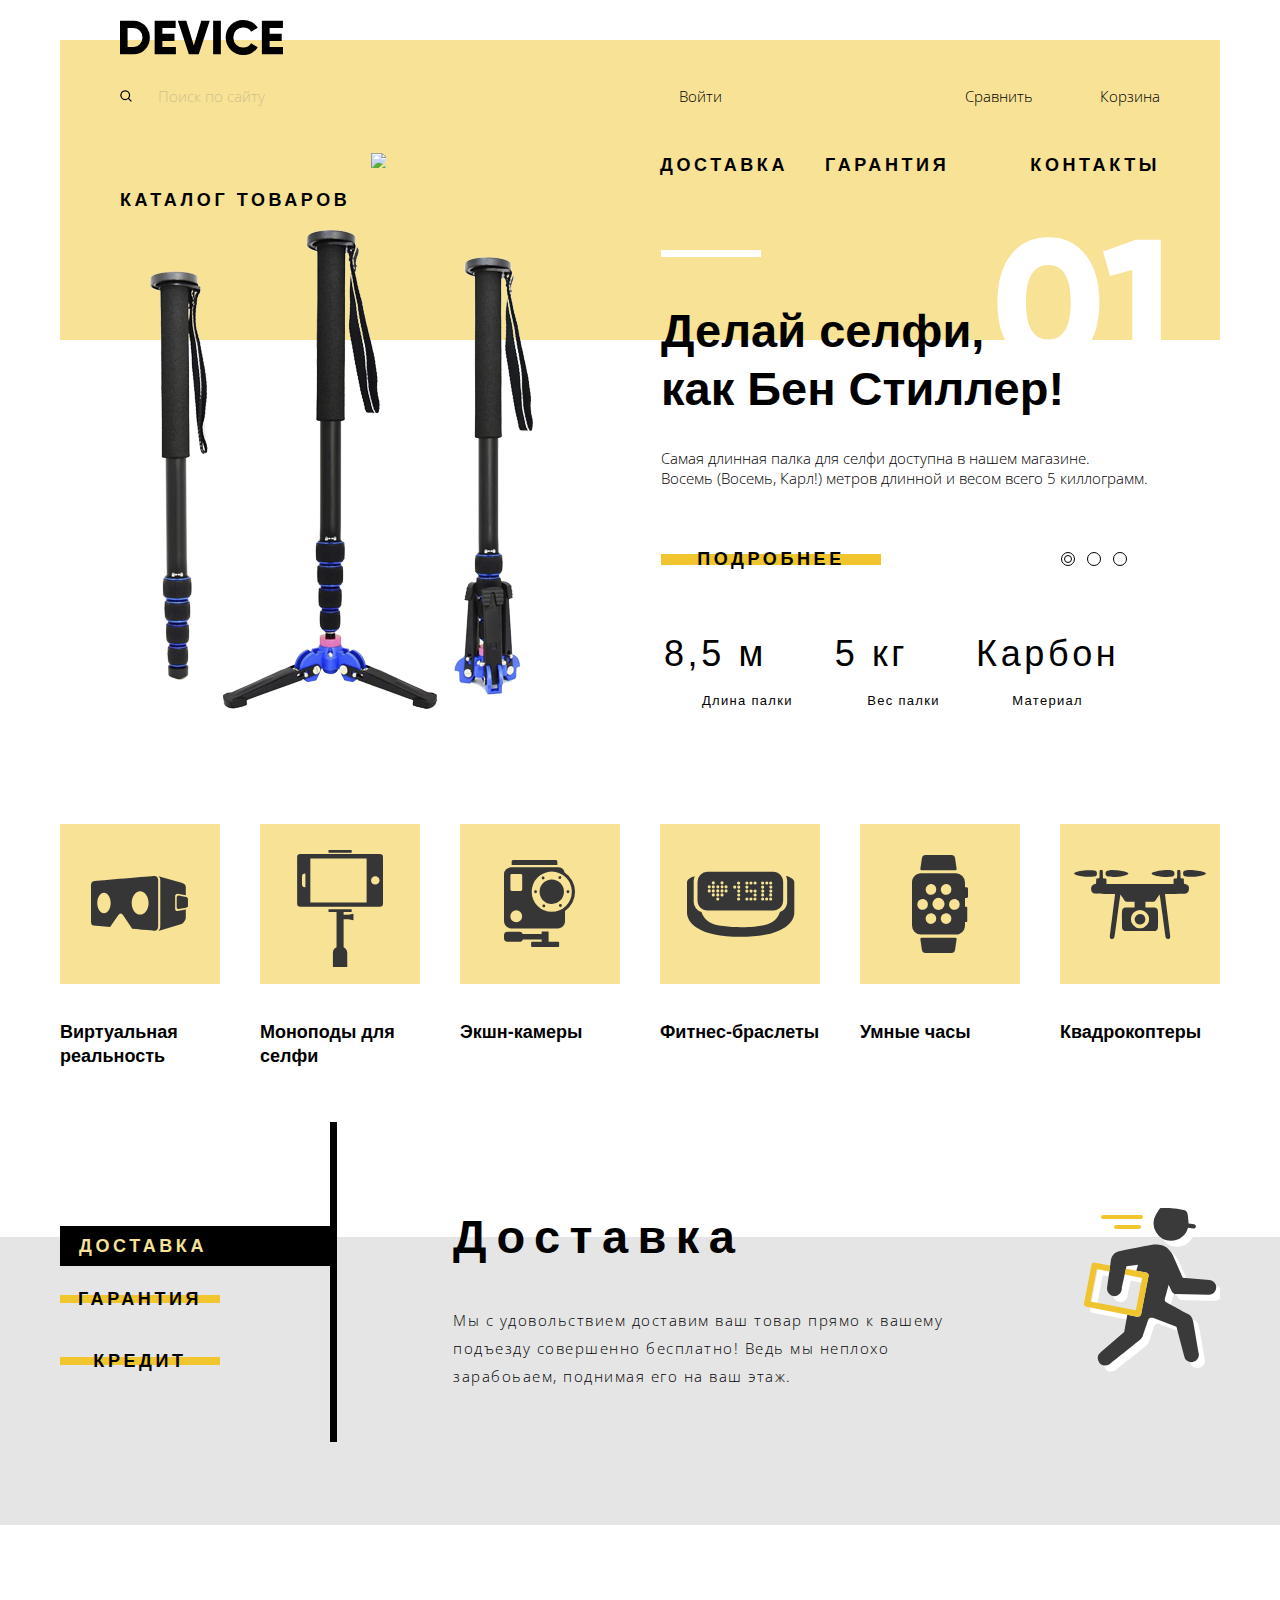
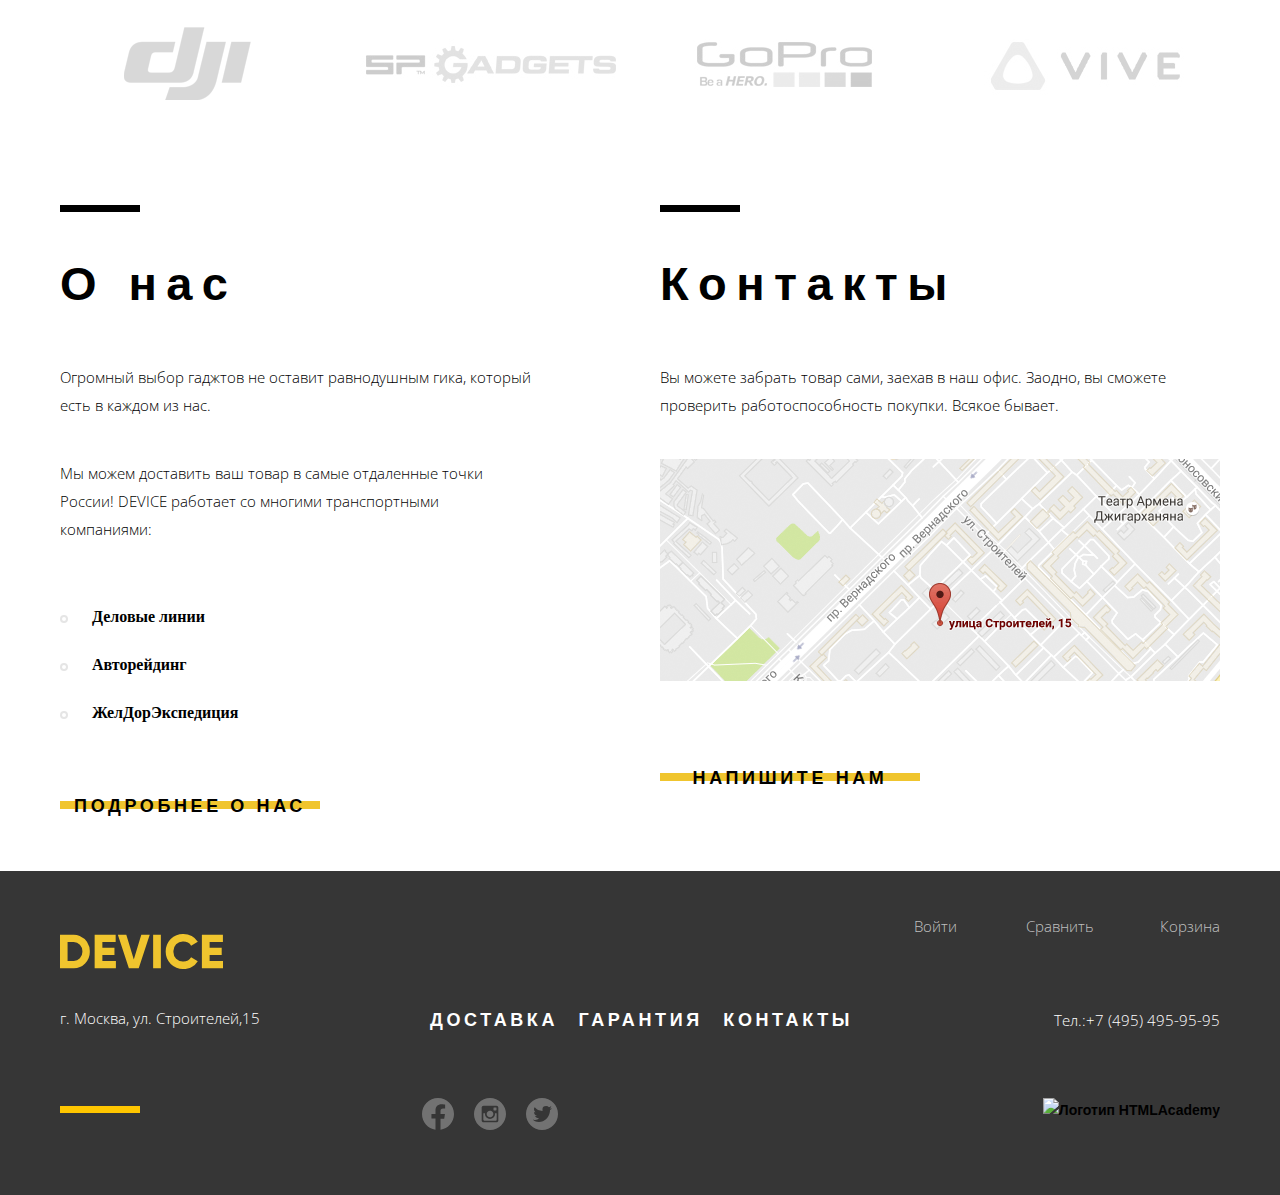
==== commit 51dd3443: "Декоративные элементы" ====
--- a/index.html
+++ b/index.html
@@ -16,20 +16,23 @@
   </a>
   <div class="haeder-menu">
     <div class="search-form">
-      <img src="img/search.svg" width="12" height="12">
+      <img src="img/search.svg" width="12" height="12" alt="">
       <input class="search-form-item text-sign" type="search" placeholder="Поиск по сайту">
     </div>
     <div class="menu-list">
       <a class="menu-link user-come text-sign" href="blank.html">
-        <img class="header-link-input-pudding" src="img/user.svg" width="12" height="12">
-        Войти
+        <div class="user">
+          <img class="header-link-input-pudding" src="img/user.svg" width="8" height="9" alt="">
+          <div></div>
+          <div>Войти</div>
+        </div>
       </a>
       <a class="menu-link compare text-sign" href="#">
-        <img class="header-link-pudding" src="img/chart.svg" width="12" height="12">
+        <img class="header-link-pudding" src="img/chart.svg" width="8" height="8" alt="">
         Сравнить
       </a>
       <a class="menu-link trash text-sign" href="#">
-        <img class="header-link-pudding" src="img/trash.svg" width="12" height="12">
+        <img class="header-link-pudding" src="img/trash.svg" width="10" height="10" alt="">
         Корзина
       </a>
     </div>
@@ -39,7 +42,8 @@
       <div class="navigation-drop-down">
         <div class="hover-drop-down">
           <a class="catalog" href="catalog.html">Каталог товаров</a>
-          <input class="plus-image catalog-item" type="image" src="img/plus.svg" width="15" height="15" name="plus">
+          <input class="plus-image catalog-item" type="image" src="img/plus.svg" width="15" height="15" name="plus"
+                 alt="plus button">
         </div>
       </div>
       <div class="navigation">
@@ -59,9 +63,9 @@
   </ul>
 </header>
 <main>
-  <h1 class="title">Магазин Device</h1>
+  <h1 class="visually-hidden">Магазин Device</h1>
   <section class="slider-product container">
-    <h2 class="title">Информация о товаре</h2>
+    <h2 class="visually-hidden">Информация о товаре</h2>
     <ul class="slider-prodect-item">
       <li class="slider-product-list-page1">
         <div class="slider-product-img-container1">
@@ -69,11 +73,12 @@
         </div>
         <div class="slider-product-text-container1 slider-product-background-img-1">
           <div class="slider-product-title">
-            <span class="sub-title">Делай селфи, как&nbspБен&nbspСтиллер!</span>
+            <span class="sub-title">Делай селфи, <br>
+              как Бен Стиллер!</span>
           </div>
           <p class="text-sign text-indents">
-            Самая длинная палка для селфи доступна в нашем магазине.
-            Восемь&nbsp(Восемь, Карл!) метров длинной и весом всего 5 киллограмм.
+            Самая длинная палка для селфи доступна в нашем магазине. <br>
+            Восемь (Восемь, Карл!) метров длинной и весом всего 5 киллограмм.
           </p>
           <div class="slider-button-link">
             <a class="slider-product-link button" href="#">ПОДРОБНЕЕ</a>
@@ -109,7 +114,7 @@
       </li>
       <li class="slider-product-list-page2" style="display: none">
         <div class="slider-product-img-container2">
-          <img class="slider-product-img" src="img/slider-2-1.png" width="384" height="486" alt="Фитнес браслет">
+          <img class="slider-product-img" src="img/slider-2-1.png" width="345" height="485" alt="Фитнес браслет">
         </div>
         <div class="slider-product-text-container2 slider-product-background-img-2">
           <div class="slider-product-title">
@@ -193,7 +198,7 @@
     </ul>
   </section>
   <section class="popular container">
-    <h2 class="title">Ссылки на товары</h2>
+    <h2 class="visually-hidden">Ссылки на товары</h2>
     <ul class="popular-list">
       <li class="popular-item">
         <a href="#">
@@ -379,11 +384,11 @@
   </section>
   <section class="services">
     <div class="container">
-      <h2 class="title">Наши преймущества</h2>
+      <h2 class="visually-hidden">Наши преймущества</h2>
       <div class="slider-services">
-        <div class="slider-services-item">
+        <div class="slider-services-item"> <!--first slide services-->
           <div class="slider-button">
-            <button class="slider-services-button slider-button-first" type="button" name="delivery">ДОСТАВКА</button>
+            <button class="checked-slider-button-first slider-button-first" type="button" name="delivery">ДОСТАВКА</button>
             <button class="slider-services-button slider-button-second" type="button" name="guarantee">ГАРАНТИЯ</button>
             <button class="slider-services-button slider-button-third" type="button" name="credit">КРЕДИТ</button>
           </div>
@@ -397,15 +402,15 @@
               </p>
             </div>
             <div class="slider-services-image">
-              <img src="img/delivery.svg" height="164" width="136">
+              <img src="img/delivery.svg" height="164" width="136" alt="">
             </div>
           </div>
         </div>
-        <div class="slider-services-item" style="display: none">
+        <div class="slider-services-item" style="display: none"> <!--second slide services-->
           <div class="slider-button">
-            <button class="button slider-services-button slider-button-first" type="button" name="delivery">ДОСТАВКА</button>
-            <button class="button slider-services-button slider-button-second" type="button" name="guarantee">ГАРАНТИЯ</button>
-            <button class="button slider-services-button slider-button-third" type="button" name="credit">КРЕДИТ</button>
+            <button class="slider-services-button slider-button-first" type="button" name="delivery">ДОСТАВКА</button>
+            <button class="checked-slider-button-second slider-button-second" type="button" name="guarantee">ГАРАНТИЯ</button>
+            <button class="slider-services-button slider-button-third" type="button" name="credit">КРЕДИТ</button>
           </div>
           <div class="slider-services-slid">
             <div class="slider-services-text">
@@ -417,15 +422,15 @@
               </p>
             </div>
             <div class="slider-services-image">
-              <img src="img/warranty.svg" height="195" width="171">
+              <img src="img/warranty.svg" height="195" width="171" alt="">
             </div>
           </div>
         </div>
-        <div class="slider-services-item" style="display: none">
+        <div class="slider-services-item" style="display: none"> <!--third slide services-->
           <div class="slider-button">
-            <button class="button slider-services-button slider-button-first" type="button" name="delivery">ДОСТАВКА</button>
-            <button class="button slider-services-button slider-button-second" type="button" name="guarantee">ГАРАНТИЯ</button>
-            <button class="button slider-services-button slider-button-third" type="button" name="credit">КРЕДИТ</button>
+            <button class="slider-services-button slider-button-first" type="button" name="delivery">ДОСТАВКА</button>
+            <button class="slider-services-button slider-button-second" type="button" name="guarantee">ГАРАНТИЯ</button>
+            <button class="checked-slider-button-third slider-button-third" type="button" name="credit">КРЕДИТ</button>
           </div>
           <div class="slider-services-slid">
             <div class="slider-services-text">
@@ -437,7 +442,7 @@
               </p>
             </div>
             <div class="slider-services-image">
-              <img src="img/creddit.svg" height="188" width="156">
+              <img src="img/creddit.svg" height="188" width="156" alt="">
             </div>
           </div>
         </div>
@@ -445,7 +450,7 @@
     </div>
   </section>
   <section class="partners container">
-    <h2 class="title">Наши партнеры</h2>
+    <h2 class="visually-hidden">Наши партнеры</h2>
     <ul class="partners-list">
       <li class="partners-list-item">
         <a href="#">
@@ -472,11 +477,11 @@
   <div class="info container">
     <section class="about">
       <h2 class="sub-title about-title">О нас</h2>
-      <p class="text-sign">
+      <p class="text-sign line-height-about">
         Огромный выбор гаджтов не оставит равнодушным гика,
         который есть в каждом из нас.
       </p>
-      <p class="text-sign indent">
+      <p class="text-sign indent line-height-about">
         Мы можем доставить ваш товар в самые отдаленные точки
         России! DEVICE работает со многими транспортными компаниями:
       </p>
@@ -489,7 +494,7 @@
     </section>
     <section class="contacts">
       <h2 class="sub-title about-title">Контакты</h2>
-      <p class="text-sign">
+      <p class="text-sign line-height-about">
         Вы можете забрать товар сами, заехав в наш офис. Заодно, вы сможете
         проверить работоспособность покупки. Всякое бывает.
       </p>
@@ -501,16 +506,33 @@
 <footer class="footer">
   <div class="container">
     <div class="footer-cont">
+      <a class="footer-img-logo" href="index.html">
+        <img class="footer-logo-hover" src="img/e-footer-logo.svg" width="163" height="35"
+             alt="Логотип магазина «Device»">
+      </a>
       <div class="footer-block-first">
-        <a class="footer-img-logo" href="index.html">
-          <img class="footer-logo-hover" src="img/e-footer-logo.svg" width="163" height="35"
-               alt="Логотип магазина «Device»">
-        </a>
-        <span class="footer-address text-sign">
+        <div class="footer-link text-sign">
+          <a class="footer-link-item user-footer" href="blank.html">
+            <div class="user">
+              <img class="user-footer-img" src="img/footeruser.svg" width="8" height="9" alt="">
+              <div></div>
+              <div>Войти</div>
+            </div>
+          </a>
+          <a class="footer-link-item footer-compare" href="#">
+            <img class="footer-compare-img" src="img/footerchart.svg" width="8" height="8" alt="">
+            Сравнить
+          </a>
+          <a class="footer-link-item trash-footer" href="#">
+            <img class="trash-footer-img" src="img/footertrash.svg" width="10" height="10" alt="">
+            Корзина
+          </a>
+        </div>
+      </div>
+      <div class="footer-block-second">
+         <span class="footer-address text-sign">
       г. Москва, ул. Строителей,15
     </span>
-      </div>
-      <div class="footer-block-second">
         <nav class="footer-nav">
           <ul class="footer-list">
             <li class="footer-list-item">
@@ -524,6 +546,11 @@
             </li>
           </ul>
         </nav>
+        <div class="footer-tel text-sign">
+          Тел.:<a class="footer-tel" href="tel:+74954959595">+7 (495) 495-95-95</a>
+        </div>
+      </div>
+      <div class="footer-block-third">
         <ul class="footer-social-list">
           <li>
             <a class="footer-social-list-link" href="#">
@@ -641,25 +668,6 @@
             </a>
           </li>
         </ul>
-      </div>
-      <div class="footer-block-third">
-        <div class="footer-link text-sign">
-          <a class="footer-link-item user-footer" href="blank.html">
-            <img class="user-footer-img" src="img/footeruser.svg" width="12" height="12">
-            Войти
-          </a>
-          <a class="footer-link-item footer-compare" href="#">
-            <img class="footer-compare-img" src="img/footerchart.svg" width="12" height="12">
-            Сравнить
-          </a>
-          <a class="footer-link-item trash-footer" href="#">
-            <img class="trash-footer-img" src="img/footertrash.svg" width="12" height="12">
-            Корзина
-          </a>
-        </div>
-        <div class="footer-tel text-sign">
-          Тел.:<a class="footer-tel" href="tel:+74954959595">+7 (495) 495-95-95</a>
-        </div>
         <a class="footer-academy-logo" href="https://htmlacademy.ru/intensive/htmlcss">
           <img src="img/logohtml.svg" width="27" height="34" alt="Логотип HTMLAcademy">
         </a>
@@ -667,28 +675,28 @@
     </div>
   </div>
 </footer>
-<section class="modal modal-map">
-  <h2 class="title">Как до нас добраться</h2>
+<section class="modal modal-map" style="display: none">
+  <h2 class="visually-hidden">Как до нас добраться</h2>
   <iframe
     src="https://www.google.com/maps/embed?pb=!1m18!1m12!1m3!1d2249.1123749473727!2d37.52742931613349!3d55.687034004529714!2m3!1f0!2f0!3f0!3m2!1i1024!2i768!4f13.1!3m3!1m2!1s0x46b54cf65f5c8955%3A0x694710ccd55501e!2z0YPQuy4g0KHRgtGA0L7QuNGC0LXQu9C10LksIDE1LCDQnNC-0YHQutCy0LAsIDExOTMxMQ!5e0!3m2!1sru!2sru!4v1601979689429!5m2!1sru!2sru"
-    width="996" height="593" frameborder="0" style="border:0;" allowfullscreen=""
+    width="959" height="559" style="border:0;" allowfullscreen=""
     aria-hidden="false" tabindex="0"></iframe>
   <button class="modal-close" type="button" aria-label="Закрыть"></button>
 </section>
-<section class="modal modal-write">
-  <h2 class="title">Напишите нам</h2>
+<section class="modal modal-write" style="display: none">
+  <h2 class="visually-hidden">Напишите нам</h2>
   <ul class="style-form-write">
     <li>
-      <label>Ваше имя:</label>
+      <label class="modal-title">Ваше имя:</label>
       <input class="name-form" type="text" name="first-second-name" placeholder="Имя Фамилия">
     </li>
     <li class="padding-form-email">
-      <label>Ваш e-mail:</label>
+      <label class="modal-title">Ваш e-mail:</label>
       <input class="name-form" type="email" name="email" required placeholder="email@example.com">
     </li>
     <li class="text-form">
       <form class="text-modal-stile" method="post">
-        <label for="note">Текст письма:</label>
+        <label class="modal-title" for="note">Текст письма:</label>
         <textarea class="text-form-area" id="note" name="note" rows="9" placeholder="В свободной форме"></textarea>
       </form>
     </li>
--- a/css/style.css
+++ b/css/style.css
@@ -80,8 +80,7 @@
 
 .haeder-menu {
   display: flex;
-  padding: 44px 60px 0 60px;
-  margin-bottom: 50px;
+  padding: 44px 60px 45px 60px;
 }
 
 .search-form {
@@ -115,6 +114,10 @@
   margin-right: auto;
 }
 
+.user {
+  display: flex;
+}
+
 .compare {
   position: relative;
 }
@@ -149,6 +152,7 @@
 .navigation-drop-down {
   margin-right: auto;
 }
+
 .hover-drop-down {
   transition: opacity .2s;
 }
@@ -167,7 +171,7 @@
 }
 
 .delivery-item {
-  margin-right: 38px;
+  margin-right: 37px;
 }
 
 .contacts-item {
@@ -189,6 +193,7 @@
 }
 
 .header-link-input-pudding {
+  padding-top: 9px;
   padding-right: 11px;
 }
 
@@ -331,27 +336,27 @@
 }
 
 .slider-product-text-container1 {
+  padding-top: 24px;
   width: 500px;
   height: 464px;
 }
 
 .slider-product-background-img-1 {
-  background: url("../img/01.svg") no-repeat top right;
+  background: url("../img/01.svg") no-repeat 100% 3%;
 }
 
 .slider-product-background-img-2 {
-  background: url("../img/02.svg") no-repeat top right;
+  background: url("../img/02.svg") no-repeat 96% 3%;
 }
 
 .slider-product-background-img-3 {
-  background: url("../img/03.svg") no-repeat top right;
+  background: url("../img/03.svg") no-repeat 90% 3%;
 }
 
 .slider-product-list-page2 {
   display: grid;
   grid-template-columns: 1fr 1fr;
-  column-gap: 139px;
-  margin: 0 47px 20px 89px;
+  margin: 0 47px 20px 120px;
   padding: 0;
 }
 
@@ -361,7 +366,8 @@
 }
 
 .slider-product-text-container2 {
-  width: 500px;
+  padding-top: 24px;
+  width: 513px;
   height: 463px;
 }
 
@@ -375,17 +381,13 @@
 .slider-product-img-container3 {
   width: 526px;
   height: 334px;
-  padding: 99px 0 73px 30px;
+  padding: 70px 0 73px 30px;
 }
 
 .slider-product-text-container3 {
   width: 495px;
   height: 463px;
-  padding: 43px 41px 20px 44px;
-}
-
-.title {
-  display: none;
+  padding: 27px 41px 20px 20px;
 }
 
 .slider-button-link {
@@ -407,7 +409,7 @@
 }
 
 .slider-option {
-  padding-left: 36px;
+  padding-left: 26px;
 }
 
 .slider-option:first-child {
@@ -485,6 +487,7 @@
 }
 
 .text-indents {
+  line-height: 20px;
   padding-top: 15px;
   padding-bottom: 45px;
 }
@@ -523,7 +526,7 @@
   grid-template-columns: repeat(6, 1fr);
   column-gap: 40px;
   margin: 0;
-  padding: 99px 0 4px 0;
+  padding: 90px 0 4px 0;
   list-style: none;
 }
 
@@ -600,8 +603,8 @@
   background: url("../img/rectangle.svg") no-repeat center;
   background-size: 100%;
   transition: background .2s, color .2s;
+  cursor: pointer;
   outline: none;
-  cursor: pointer;
 }
 
 .slider-services-button:hover {
@@ -613,6 +616,63 @@
   top: 104px;
 }
 
+.checked-slider-button-first,
+.checked-slider-button-first:hover,
+.checked-slider-button-first:focus,
+.checked-slider-button-first:active {
+  color: var(--special-yellow);
+  width: 277px;
+  height: 40px;
+  text-align: left;
+  padding-left: 19px;
+  background-color: var(--basic-black);
+  font-size: 18px;
+  font-weight: 800;
+  line-height: 22px;
+  text-transform: uppercase;
+  letter-spacing: 0.2em;
+  border: 0;
+  cursor: pointer;
+}
+
+.checked-slider-button-second,
+.checked-slider-button-second:hover,
+.checked-slider-button-second:focus,
+.checked-slider-button-second:active {
+  color: var(--special-yellow);
+  width: 277px;
+  height: 40px;
+  text-align: left;
+  padding-left: 24px;
+  background-color: var(--basic-black);
+  font-size: 18px;
+  font-weight: 800;
+  line-height: 22px;
+  text-transform: uppercase;
+  letter-spacing: 0.2em;
+  border: 0;
+  cursor: pointer;
+}
+
+.checked-slider-button-third,
+.checked-slider-button-third:hover,
+.checked-slider-button-third:focus,
+.checked-slider-button-third:active {
+  color: var(--special-yellow);
+  width: 277px;
+  height: 40px;
+  text-align: left;
+  padding-left: 38px;
+  background-color: var(--basic-black);
+  font-size: 18px;
+  font-weight: 800;
+  line-height: 22px;
+  text-transform: uppercase;
+  letter-spacing: 0.2em;
+  border: 0;
+  cursor: pointer;
+}
+
 .slider-button-second {
   position: absolute;
   top: 165px;
@@ -624,7 +684,7 @@
 }
 
 .popular-img {
-  margin-bottom: 38px;
+  margin-bottom: 30px;
   width: 160px;
   height: 160px;
   background-color: var(--special-yellow-light);
@@ -748,7 +808,7 @@
 }
 
 .about-list-text {
-  padding: 60px 0 75px 32px;
+  padding: 60px 0 67px 32px;
 }
 
 .about-list-text-item {
@@ -850,13 +910,17 @@
   padding-top: 40px;
 }
 
+.line-height-about {
+  line-height: 28px;
+}
+
 .footer {
   height: 324px;
   background-color: var(--basic-dark);
 }
 
 .footer-cont {
-  display: flex;
+  position: relative;
   margin: 0;
   padding: 0;
   width: 1160px;
@@ -872,15 +936,16 @@
 }
 
 .user-footer-img {
-  padding-right: 13px;
+  padding-top: 9px;
+  padding-right: 11px;
 }
 
 .footer-compare-img {
-  padding-right: 14px;
+  padding-right: 11px;
 }
 
 .trash-footer {
-  margin-left: auto;
+  margin-left: 40px;
 }
 
 .trash-footer-img {
@@ -889,51 +954,52 @@
 
 .footer-address {
   color: var(--basic-white);
+  line-height: 20px;
   height: 20px;
 }
 
 .footer-block-first {
   display: flex;
-  flex-direction: column;
-  height: 260px;
-  background: url("../img/yellow-line.svg") no-repeat bottom left;
+  height: 20px;
+  padding-top: 43px;
+  align-content: flex-end;
 }
 
 .footer-block-second {
   display: flex;
-  flex-direction: column;
-  align-items: center;
-  margin-top: 138px;
-  margin-left: 156px;
-  margin-right: auto;
+  padding-top: 74px;
 }
 
 .footer-block-third {
   display: flex;
-  flex-direction: column;
-  align-items: flex-end;
+  justify-content: flex-end;
+  padding-top: 66px;
+  background: url("../img/yellow-line.svg") no-repeat 0% 75%;
 }
 
 .footer-link {
   display: flex;
-  padding-top: 46px;
+  margin-left: auto;
   min-width: 325px;
 }
 
-.footer-compare,
 .item-list,
 .social-indents {
   margin-left: auto;
   margin-right: auto;
 }
 
+.footer-compare {
+  margin-left: 38px;
+}
+
 .footer-img-logo {
-  padding-top: 64px;
-  padding-bottom: 40px;
   height: 35px;
 }
 
 .footer-logo-hover {
+  position: absolute;
+  top: 63px;
   transition: opacity .2s;
 }
 
@@ -970,7 +1036,7 @@
   flex-direction: column;
   align-items: center;
   transition: z-index .2s;
-  opacity: 1;
+  opacity: 2;
 }
 
 .button-catalog-position:hover {
@@ -983,6 +1049,7 @@
   line-height: 18px;
   font-weight: 300;
   letter-spacing: 0.1em;
+  padding-top: 22px;
   border: 0;
   background: transparent;
   outline: none;
@@ -997,12 +1064,21 @@
   padding-top: 30px;
 }
 
+.footer-nav {
+  margin: 0 auto 0 170px;
+}
+
 .footer-list {
   display: flex;
   list-style: none;
-  margin: 0;
   padding: 0;
   width: 423px;
+  height: 22px;
+}
+
+.footer-nav ul {
+  margin-top: 0;
+  margin-bottom: 0;
 }
 
 .footer-social-hover {
@@ -1018,29 +1094,33 @@
   fill-opacity: .1;
 }
 
+.footer-link-catalog {
+  opacity: .7;
+}
+
 .footer-social-list {
   display: flex;
   list-style: none;
   width: 136px;
   margin: 0;
-  padding: 67px 0 0 0;
+  padding: 0;
 }
 
 .footer-list-item-link {
   color: var(--basic-white);
   letter-spacing: 0.2em;
   padding: 0;
+  font-size: 18px;
   min-width: 111px;
   transition: opacity .2s;
 }
 
 .footer-tel {
   color: var(--basic-white);
-  padding-top: 73px;
 }
 
 .footer-academy-logo {
-  padding-top: 67px;
+  padding-left: 485px;
   transition: opacity .2s;
 
 }
@@ -1061,7 +1141,7 @@
 .bread-crumbs {
   display: flex;
   margin: 0;
-  padding: 0 0 50px 30px;
+  padding: 0 0 45px 60px;
 }
 
 .bread-crumbs li {
@@ -1100,9 +1180,9 @@
 
 .sorting {
   display: flex;
-  margin-left: auto;
+  margin-left: 74px;
   margin-right: auto;
-  width: 300px;
+  width: 289px;
 }
 
 .indents-sorting-item {
@@ -1130,7 +1210,7 @@
   text-transform: uppercase;
   letter-spacing: 0.1em;
   margin: 0;
-  padding: 25px 0 25px 30px;
+  padding: 25px 0 25px 60px;
 }
 
 .button-sorting-item {
@@ -1150,16 +1230,21 @@
   outline: none;
 }
 
+.button-sort-item:nth-child(2n) {
+  margin-left: 16px;
+}
+
 .sub-title-catalog {
   font-size: 47px;
   line-height: 58px;
   font-weight: 800;
   padding-top: 44px;
-  padding-left: 60px;
+  padding-left: 120px;
   padding-bottom: 30px;
 }
 
 .hover-price {
+  padding-top: 3px;
   font-size: 16px;
   font-weight: 300;
   line-height: 18px;
@@ -1183,7 +1268,7 @@
   display: flex;
   width: 760px;
   height: 70px;
-  margin: 40px 0 78px 75px;
+  margin: 40px 0 78px 72px;
   background-color: var(--rectangle-color);
 }
 
@@ -1213,11 +1298,13 @@
   text-transform: uppercase;
   border: 0;
   letter-spacing: 0.1em;
+  background-color: var(--rectangle-color);
+  cursor: pointer;
 }
 
 .nav-list-link-page {
   display: block;
-  padding: 25px 15px;
+  padding: 25px 30px;
   font-size: 16px;
   line-height: 20px;
   font-weight: 800;
@@ -1238,14 +1325,14 @@
 
 .filter-size {
   height: 70px;
-  width: 300px;
+  width: 331px;
   background-color: var(--filter-color);
 }
 
 .filter-forms {
   width: 200px;
   padding-right: 70px;
-  padding-left: 30px;
+  padding-left: 60px;
   background-color: var(--basic-grey-light);
 }
 
@@ -1404,11 +1491,11 @@
 }
 
 .checkbox-style {
-  margin-top: 38px;
+  margin-top: 44px;
 }
 
 .radio-button-style {
-  margin-top: 37px;
+  margin-top: 25px;
 }
 
 .border-legend {
@@ -1431,7 +1518,7 @@
 
 .range-filter {
   width: 200px;
-  margin-top: 49px;
+  margin-top: 30px;
 }
 
 .range-controls {
@@ -1517,7 +1604,7 @@
 }
 
 .filter-radio-items {
-  padding: 32px 0 53px 0;
+  padding: 32px 0 35px 0;
   margin: 0;
 }
 
@@ -1534,8 +1621,8 @@
   position: absolute;
   left: -42px;
   top: -1px;
-  width: 16px;
-  height: 16px;
+  width: 20px;
+  height: 20px;
   border: 2px solid var(--basic-black);
   border-radius: 50%;
 }
@@ -1543,8 +1630,8 @@
 .filter-input-radio:checked + label::after {
   content: "";
   position: absolute;
-  top: 5px;
-  left: -36px;
+  top: 7px;
+  left: -34px;
   width: 8px;
   height: 8px;
   background-color: var(--basic-black);
@@ -1558,19 +1645,20 @@
   position: absolute;
   left: -42px;
   top: 0;
-  width: 16px;
-  height: 16px;
+  width: 20px;
+  height: 20px;
   border: 2px solid var(--basic-black);
+  border-radius: 2px;
   transition: opacity .2s;
 }
 
 .filter-input-checkbox:checked + label::after {
   content: "";
   position: absolute;
-  top: 4px;
+  top: 7px;
   left: -38px;
-  width: 12px;
-  height: 12px;
+  width: 14px;
+  height: 14px;
   background-image: url("../img/checkbox.svg");
   background-repeat: no-repeat;
   background-position: 0 0;
@@ -1595,11 +1683,9 @@
 }
 
 .modal-map {
-  display: none;
-  top: 1900px;
-  width: 994px;
-  height: 593px;
-  border: none;
+  top: 3260px;
+  width: 959px;
+  height: 559px;
 }
 
 .modal-map iframe {
@@ -1610,10 +1696,17 @@
 
 .modal-write {
   top: 1900px;
-  width: 994px;
-  height: 593px;
+  width: 960px;
+  height: 550px;
   border: none;
-  display: none;
+}
+
+.modal-title {
+  font-family: Gilroy;
+  font-style: normal;
+  font-weight: 800;
+  font-size: 18px;
+  line-height: 22px;
 }
 
 .modal-write ul {
@@ -1705,8 +1798,8 @@
 
 .modal-close {
   position: absolute;
-  top: 29px;
-  right: 36px;
+  top: 20px;
+  right: 20px;
   width: 55px;
   height: 55px;
   border: 0;
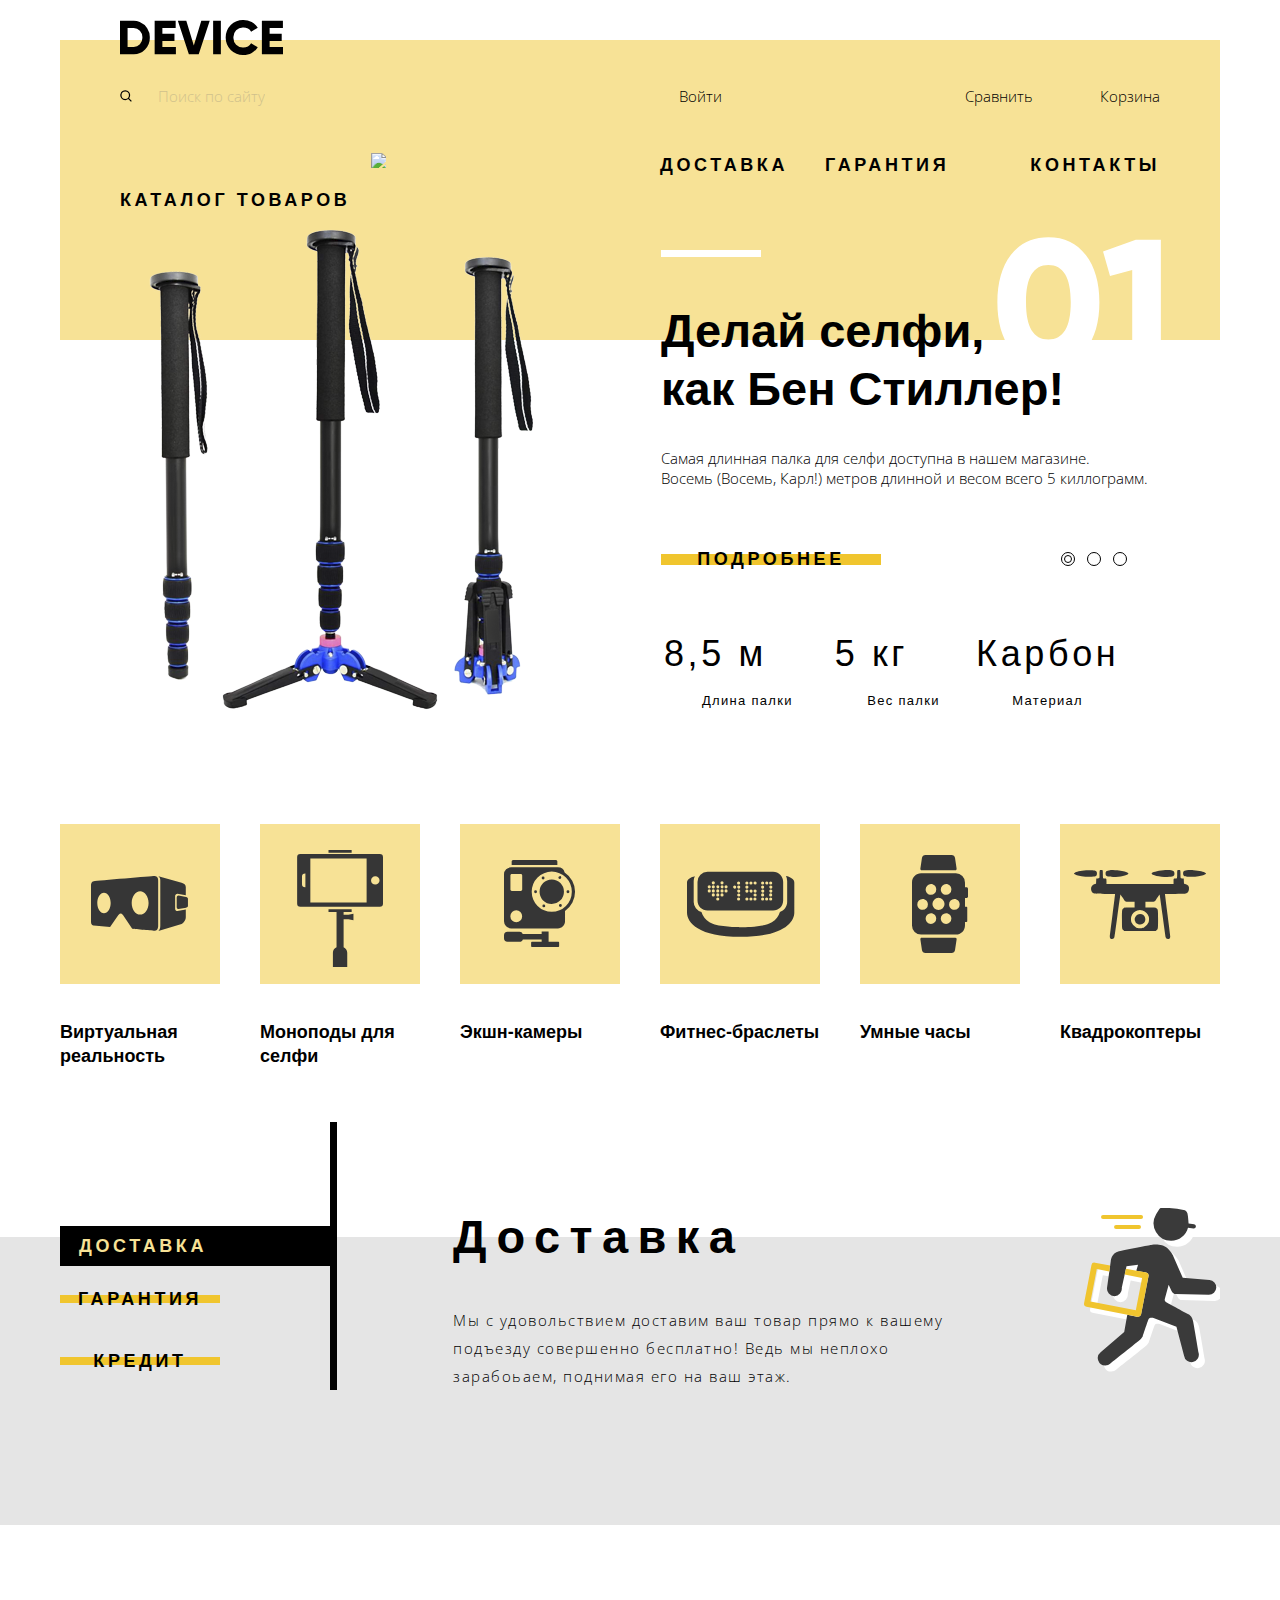
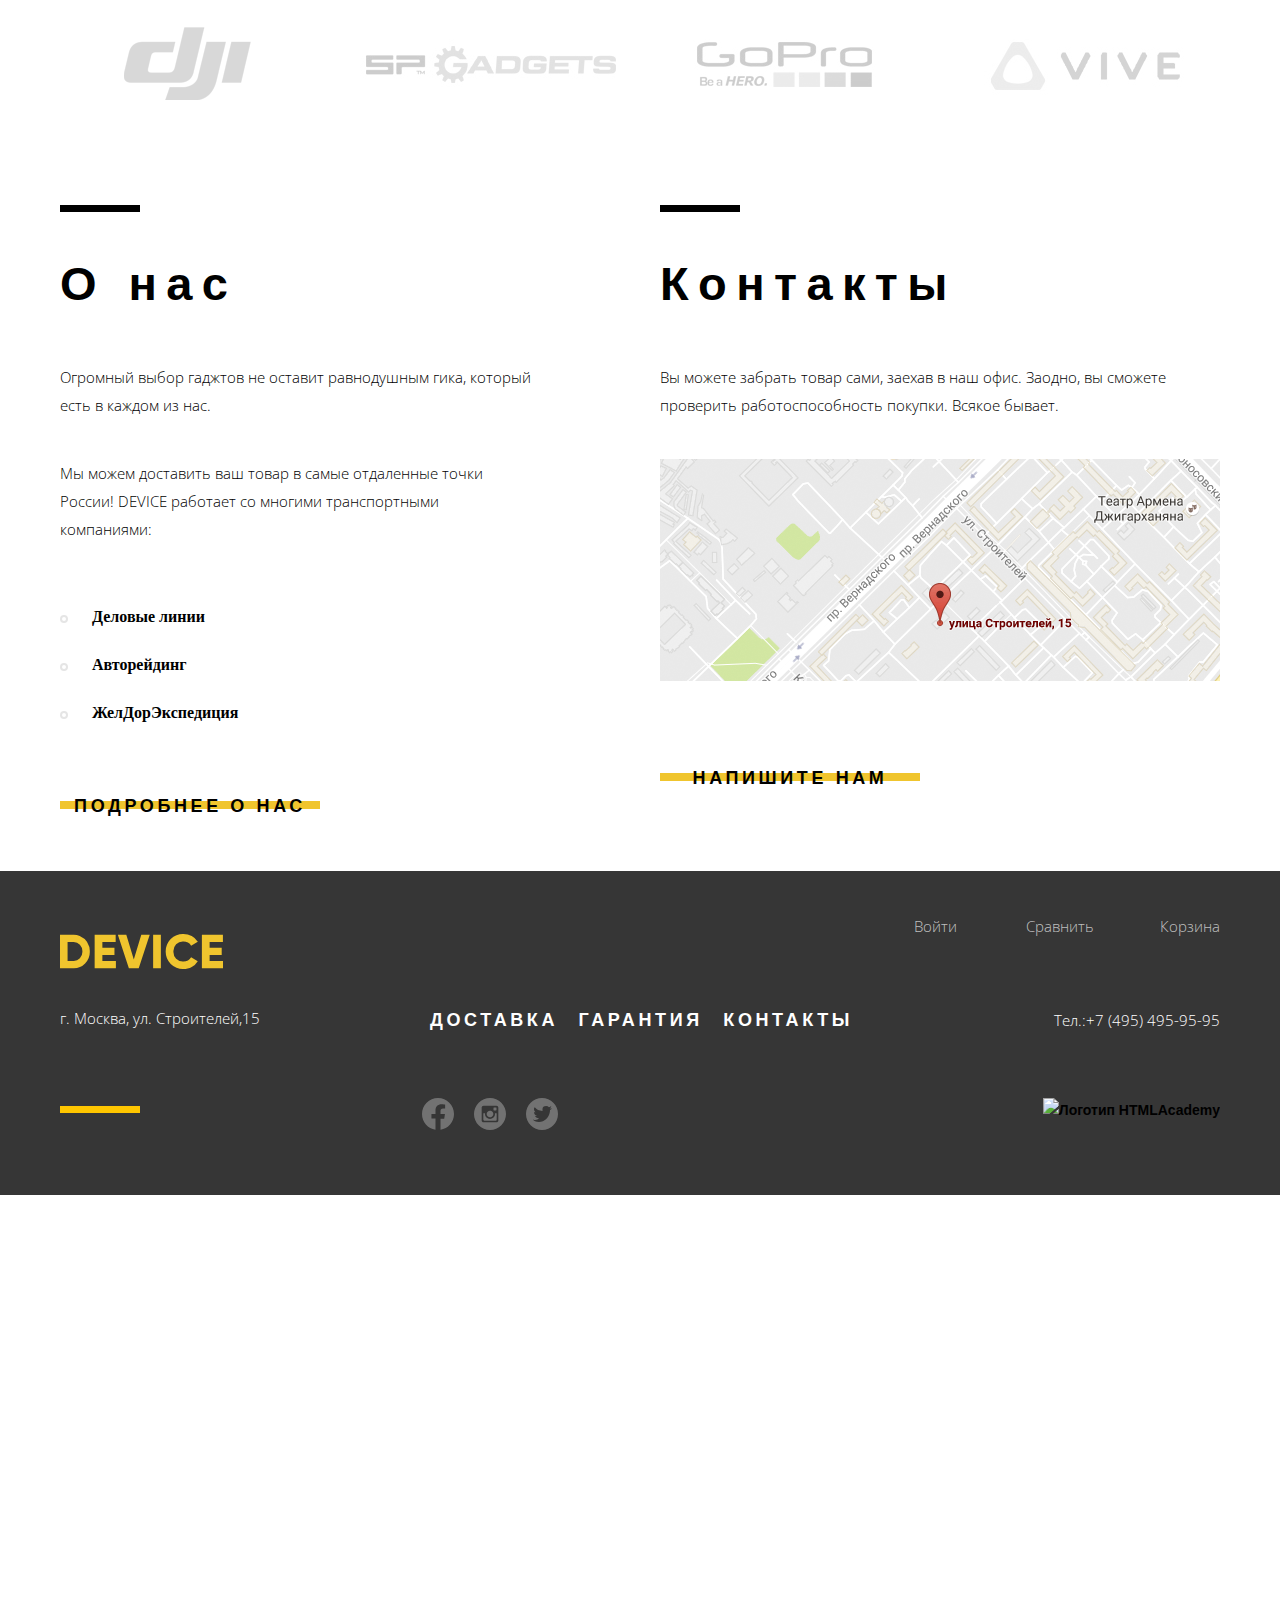
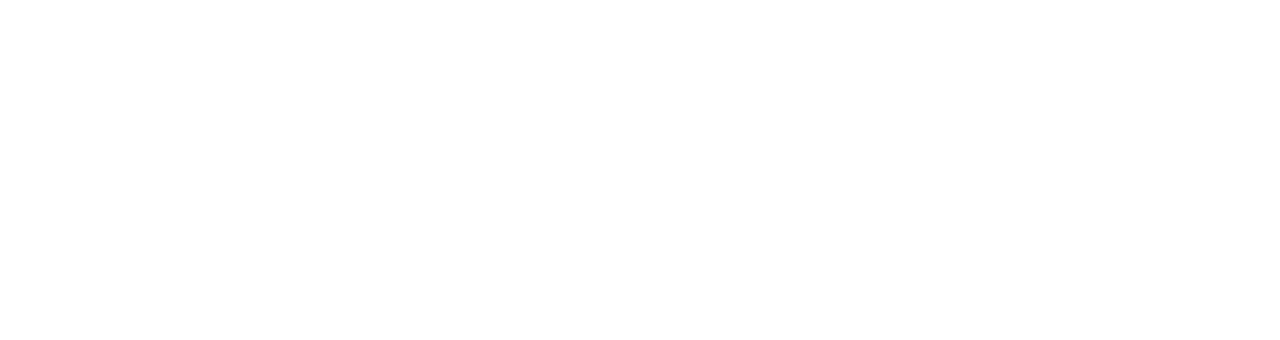
==== commit 7d3bff15: "Js" ====
--- a/index.html
+++ b/index.html
@@ -41,9 +41,9 @@
     <div class="nav-header-list">
       <div class="navigation-drop-down">
         <div class="hover-drop-down">
-          <a class="catalog" href="catalog.html">Каталог товаров</a>
+          <a class="catalog" href="#">Каталог товаров</a>
           <input class="plus-image catalog-item" type="image" src="img/plus.svg" width="15" height="15" name="plus"
-                 alt="plus button">
+                 id="plus-image-catalog" alt="plus button">
         </div>
       </div>
       <div class="navigation">
@@ -52,15 +52,15 @@
         <a class="nav-header-list-link" href="#">Контакты</a>
       </div>
     </div>
+    <ul class="header-catalog-menu visually-hidden">
+      <li class="header-catalog-menu-list-first-line first-block-stile"><a href="#" class="header-catalog-menu-link">Виртуальная реальность</a></li>
+      <li class="header-catalog-menu-list-first-line second-block-stile"><a href="#" class="header-catalog-menu-link">Фитнес-браслеты</a></li>
+      <li class="header-catalog-menu-list-first-line third-block-stile"><a href="#" class="header-catalog-menu-link">Квадракоптер</a></li>
+      <li class="header-catalog-menu-list-second-line first-block-stile"><a href="catalog.html" class="header-catalog-menu-link">Моноподы для селфи</a></li>
+      <li class="header-catalog-menu-list-second-line second-block-stile margin-for-second-block"><a href="#" class="header-catalog-menu-link">Умные часы</a></li>
+      <li class="header-catalog-menu-list-third-line first-block-stile"><a href="#" class="header-catalog-menu-link first-block-stile">Экшн-камеры</a></li>
+    </ul>
   </nav>
-  <ul class="header-catalog-menu" style="display: none">
-    <li><a href="#" class="header-catalog-menu-link vr">Виртуальная реальность</a></li>
-    <li><a href="catalog.html" class="header-catalog-menu-link mon-for-self">Моноподы для селфи</a></li>
-    <li><a href="#" class="header-catalog-menu-link act-cam">Экшн-камеры</a></li>
-    <li><a href="#" class="header-catalog-menu-link fit-br">Фитнес-браслеты</a></li>
-    <li><a href="#" class="header-catalog-menu-link sm-cl">Умные часы</a></li>
-    <li><a href="#" class="header-catalog-menu-link cuadr">Квадракоптеры</a></li>
-  </ul>
 </header>
 <main>
   <h1 class="visually-hidden">Магазин Device</h1>
@@ -112,7 +112,7 @@
           </table>
         </div>
       </li>
-      <li class="slider-product-list-page2" style="display: none">
+      <li class="slider-product-list-page2 visually-hidden">
         <div class="slider-product-img-container2">
           <img class="slider-product-img" src="img/slider-2-1.png" width="345" height="485" alt="Фитнес браслет">
         </div>
@@ -154,7 +154,7 @@
           </table>
         </div>
       </li>
-      <li class="slider-product-list-page3" style="display: none">
+      <li class="slider-product-list-page3 visually-hidden">
         <div class="slider-product-img-container3">
           <img class="slider-product-img" src="img/slider-3-1.png" width="526" height="334" alt="Квадрокоптер">
         </div>
@@ -406,7 +406,7 @@
             </div>
           </div>
         </div>
-        <div class="slider-services-item" style="display: none"> <!--second slide services-->
+        <div class="slider-services-item visually-hidden"> <!--second slide services-->
           <div class="slider-button">
             <button class="slider-services-button slider-button-first" type="button" name="delivery">ДОСТАВКА</button>
             <button class="checked-slider-button-second slider-button-second" type="button" name="guarantee">ГАРАНТИЯ</button>
@@ -426,7 +426,7 @@
             </div>
           </div>
         </div>
-        <div class="slider-services-item" style="display: none"> <!--third slide services-->
+        <div class="slider-services-item visually-hidden">
           <div class="slider-button">
             <button class="slider-services-button slider-button-first" type="button" name="delivery">ДОСТАВКА</button>
             <button class="slider-services-button slider-button-second" type="button" name="guarantee">ГАРАНТИЯ</button>
@@ -490,7 +490,7 @@
         <li class="about-list-text-item">Авторейдинг</li>
         <li class="about-list-text-item">ЖелДорЭкспедиция</li>
       </ul>
-      <button class="button-about button-about" type="button">ПОДРОБНЕЕ О НАС</button>
+      <button class="button-about" type="button">ПОДРОБНЕЕ О НАС</button>
     </section>
     <section class="contacts">
       <h2 class="sub-title about-title">Контакты</h2>
@@ -498,8 +498,10 @@
         Вы можете забрать товар сами, заехав в наш офис. Заодно, вы сможете
         проверить работоспособность покупки. Всякое бывает.
       </p>
+      <a class="map-pop-up" href="#">
       <div class="map"></div>
-      <button class="button-about" type="button" name="write-us">НАПИШИТЕ НАМ</button>
+      </a>
+      <button class="button-about" type="button" name="write-us" id="write-us">НАПИШИТЕ НАМ</button>
     </section>
   </div>
 </main>
@@ -675,7 +677,7 @@
     </div>
   </div>
 </footer>
-<section class="modal modal-map" style="display: none">
+<section class="modal modal-map visually-hidden">
   <h2 class="visually-hidden">Как до нас добраться</h2>
   <iframe
     src="https://www.google.com/maps/embed?pb=!1m18!1m12!1m3!1d2249.1123749473727!2d37.52742931613349!3d55.687034004529714!2m3!1f0!2f0!3f0!3m2!1i1024!2i768!4f13.1!3m3!1m2!1s0x46b54cf65f5c8955%3A0x694710ccd55501e!2z0YPQuy4g0KHRgtGA0L7QuNGC0LXQu9C10LksIDE1LCDQnNC-0YHQutCy0LAsIDExOTMxMQ!5e0!3m2!1sru!2sru!4v1601979689429!5m2!1sru!2sru"
@@ -683,7 +685,7 @@
     aria-hidden="false" tabindex="0"></iframe>
   <button class="modal-close" type="button" aria-label="Закрыть"></button>
 </section>
-<section class="modal modal-write" style="display: none">
+<section class="modal modal-write visually-hidden">
   <h2 class="visually-hidden">Напишите нам</h2>
   <ul class="style-form-write">
     <li>
@@ -702,7 +704,8 @@
     </li>
   </ul>
   <button class="modal-button" type="submit" name="trash">Отправить</button>
-  <button class="modal-close" type="button" aria-label="Закрыть"></button>
+  <button class="modal-close" type="button" aria-label="Закрыть" id="close-write-us"></button>
 </section>
+<script src="js/script.js"></script>
 </body>
 </html>
--- a/css/style.css
+++ b/css/style.css
@@ -20,7 +20,6 @@
   --header-color: var(--special-yellow);
 }
 
-
 body {
   min-width: 1160px;
   font-family: "Gilroy", Arial, sans-serif;
@@ -96,7 +95,6 @@
 
 .search-form-item {
   color: var(--serch-form-rgba);
-  position: relative;
   border: 0;
   background: transparent;
   opacity: .3;
@@ -110,7 +108,6 @@
 }
 
 .user-come {
-  position: relative;
   margin-right: auto;
 }
 
@@ -118,35 +115,12 @@
   display: flex;
 }
 
-.compare {
-  position: relative;
-}
-
-
 .trash {
-  position: relative;
   margin-left: 41px;
 }
 
 .header ul {
   padding: 0;
-}
-
-.header-catalog-menu {
-  position: relative;
-  z-index: 4;
-  width: 1160px;
-  height: 146px;
-  background-color: var(--special-yellow);
-}
-
-.header-catalog-menu::before {
-  content: "";
-  position: absolute;
-  width: 1160px;
-  height: 146px;
-  z-index: 2;
-  background: var(--special-yellow);
 }
 
 .navigation-drop-down {
@@ -205,6 +179,56 @@
   outline: none;
 }
 
+/*pop up catalog*/
+
+.header-catalog-menu {
+  display: flex;
+  flex-wrap: wrap;
+  width: 660px;
+  min-height: 90px;
+}
+
+.header-catalog-menu::before {
+  content: "";
+  position: absolute;
+  width: 1160px;
+  height: 149px;
+  background: var(--special-yellow);
+}
+
+.header-catalog-menu li {
+  position: relative;
+  height: 16px;
+  margin-left: 60px;
+}
+
+.header-catalog-menu-list-first-line {
+  margin-top: 14px;
+}
+
+.header-catalog-menu-list-second-line {
+  margin-top: 20px;
+}
+
+.header-catalog-menu-list-third-line {
+  margin-top: 20px;
+}
+
+.first-block-stile {
+  width: 179px;
+}
+
+.second-block-stile {
+  width: 125px;
+}
+
+.margin-for-second-block {
+  margin-right: 202px;
+}
+
+.third-block-stile {
+  width: 104px;
+}
 .header-catalog-menu-link {
   font-family: "Open Sans", sans-serif;
   font-size: 15px;
@@ -221,60 +245,6 @@
   opacity: .3;
 }
 
-.vr {
-  position: absolute;
-  width: 179px;
-  height: 16px;
-  left: 60px;
-  top: 12px;
-  z-index: 3;
-}
-
-.mon-for-self {
-  position: absolute;
-  width: 154px;
-  height: 16px;
-  left: 60px;
-  top: 48px;
-  z-index: 3;
-}
-
-.act-cam {
-  position: absolute;
-  width: 97px;
-  height: 16px;
-  left: 60px;
-  top: 84px;
-  z-index: 3;
-}
-
-.fit-br {
-  position: absolute;
-  width: 125px;
-  height: 16px;
-  left: 300px;
-  top: 12px;
-  z-index: 3;
-}
-
-.sm-cl {
-  position: absolute;
-  width: 86px;
-  height: 16px;
-  left: 300px;
-  top: 48px;
-  z-index: 3;
-}
-
-.cuadr {
-  position: absolute;
-  width: 104px;
-  height: 16px;
-  left: 486px;
-  top: 12px;
-  z-index: 3;
-}
-
 .nav-header-list-link {
   font-size: 18px;
   font-weight: 800;
@@ -536,9 +506,7 @@
 
 .services {
   background: linear-gradient(to bottom, var(--basic-white) 115px, var(--basic-grey-light) 115px, var(--basic-grey-light) 228px);
-}
-
-.slider-services {
+  height: 403px;
   margin: 49px 0 90px 0;
 }
 
@@ -546,7 +514,6 @@
   display: flex;
   flex-direction: row;
   position: relative;
-  min-height: 403px;
   margin: 0;
   padding: 0;
 }
@@ -1145,7 +1112,6 @@
 }
 
 .bread-crumbs li {
-  position: relative;
   margin-right: 40px;
 }
 
@@ -1224,6 +1190,7 @@
   outline: none;
   opacity: 0.3;
   transition: opacity .2s;
+  cursor: pointer;
 }
 
 .button-sort-item {
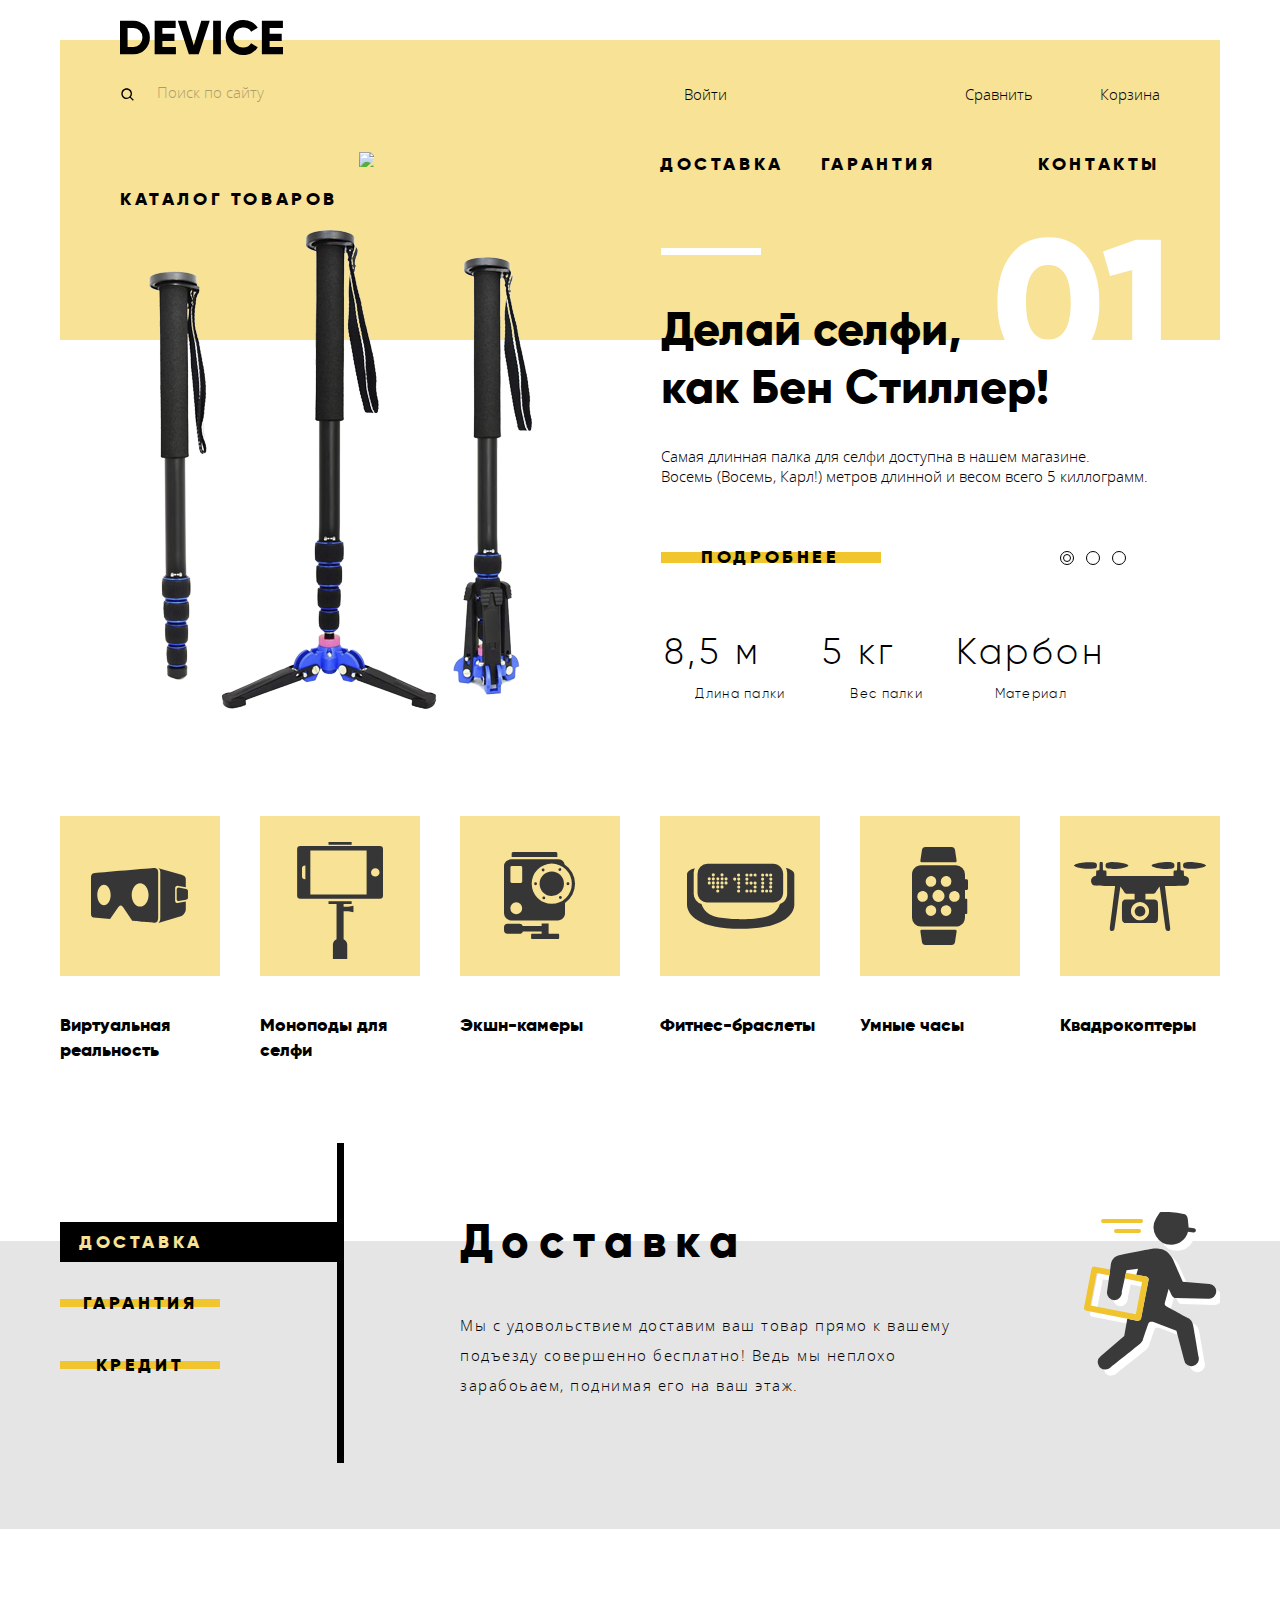
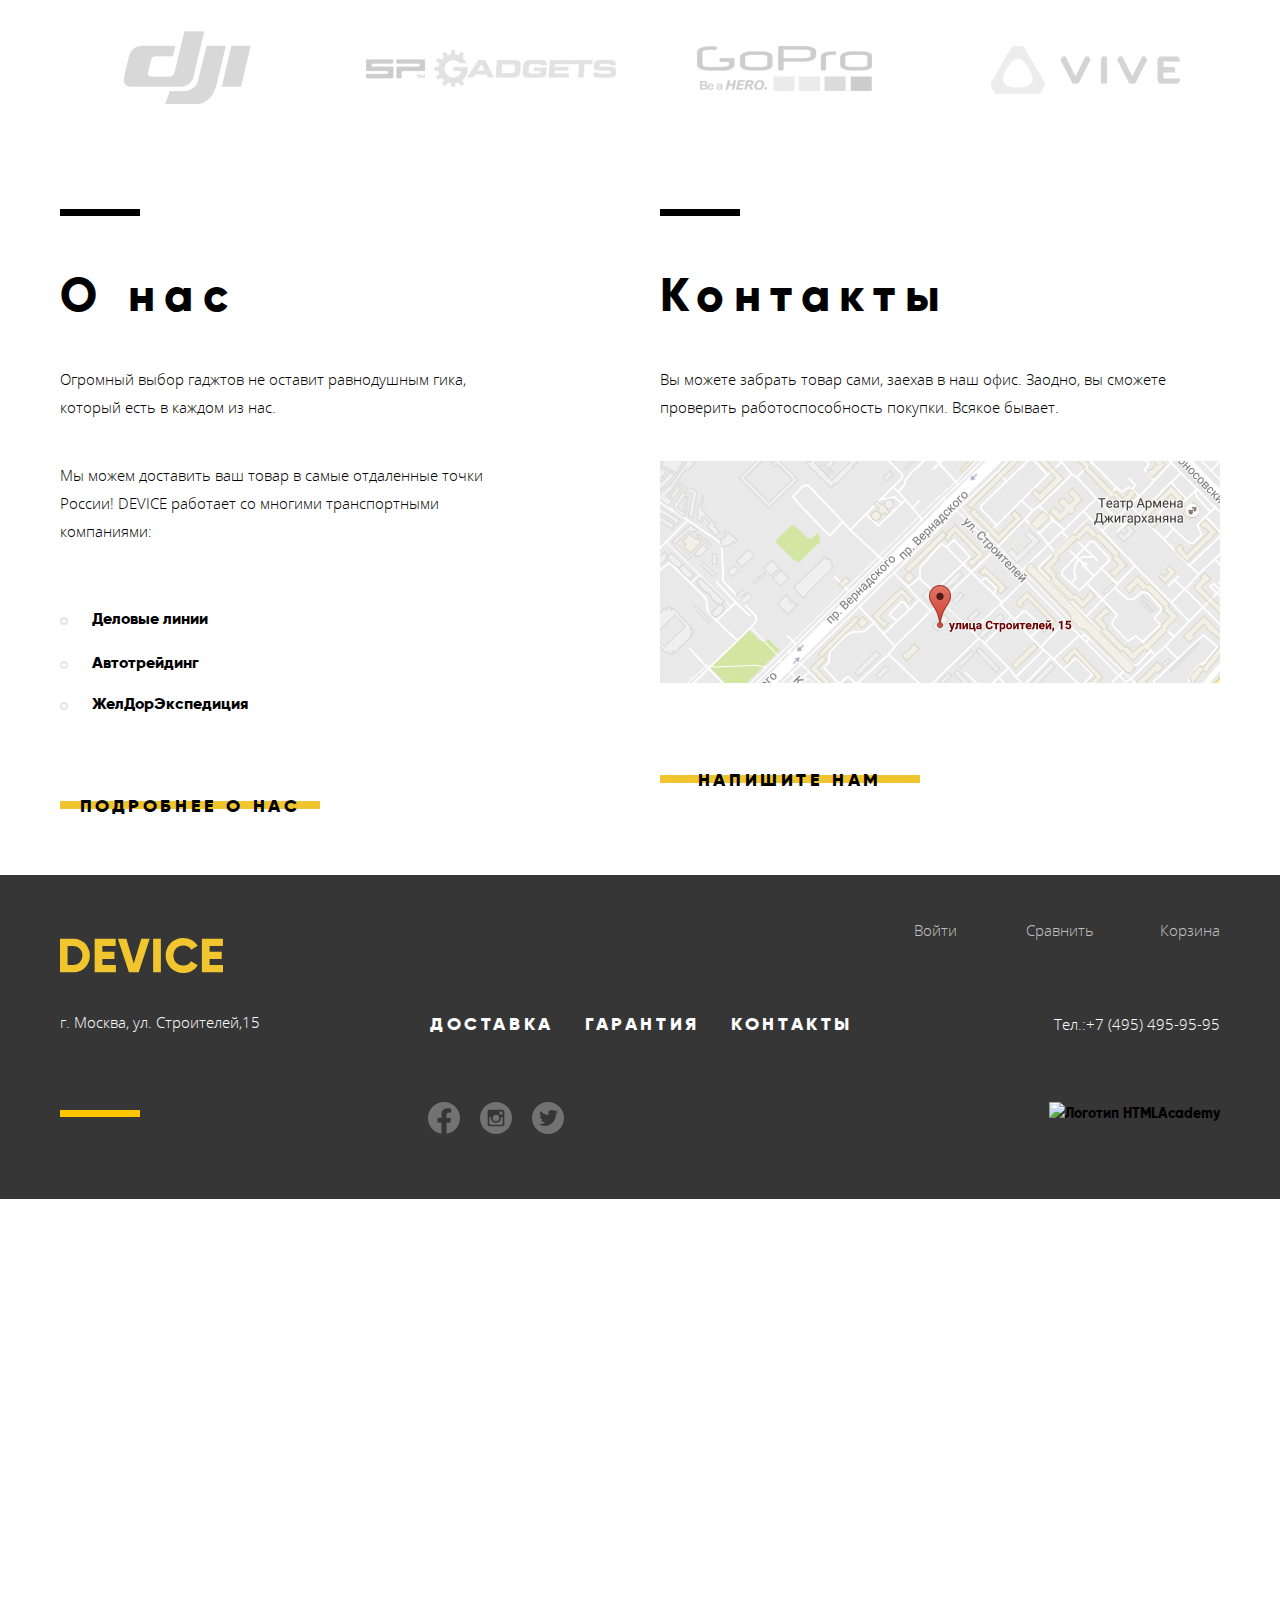
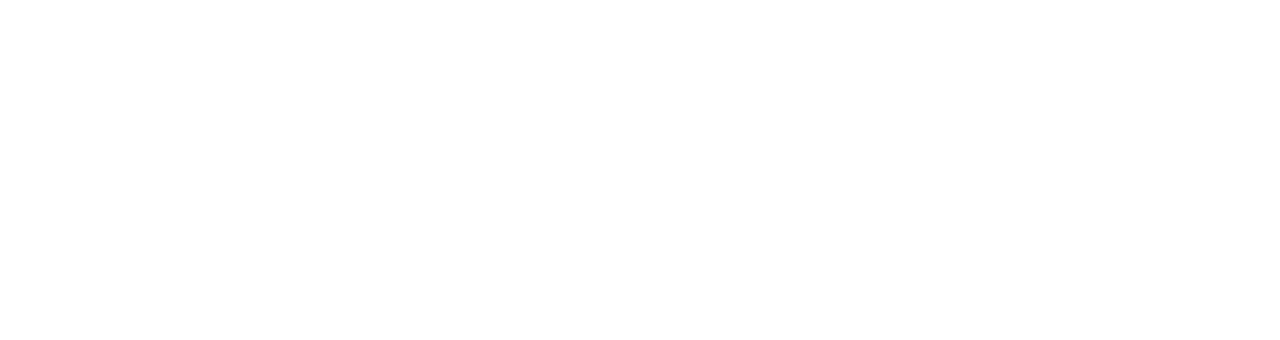
==== commit 2ca69377: "Js" ====
--- a/index.html
+++ b/index.html
@@ -3,9 +3,6 @@
 <head>
   <meta charset="utf-8">
   <title>HTML Academy: Девайс</title>
-  <link href="https://fonts.googleapis.com/css2?family=Open+Sans:ital,wght@0,300;0,400;0,700;1,300&display=swap"
-        rel="stylesheet">
-  <link href="http://fonts.fontstorage.com/import/gilroy.css" rel="stylesheet">
   <link rel="stylesheet" href="css/normalize.css">
   <link rel="stylesheet" href="css/style.css">
 </head>
@@ -14,10 +11,14 @@
   <a class="header-logo" href="index.html">
     <img class="header-logo-img" src="img/e-logo.svg" width="163" height="35" alt="Логотип магазина «Device»">
   </a>
-  <div class="haeder-menu">
-    <div class="search-form">
-      <img src="img/search.svg" width="12" height="12" alt="">
-      <input class="search-form-item text-sign" type="search" placeholder="Поиск по сайту">
+  <div class="header-menu">
+    <div>
+      <form class="header-form" action="#" method="get">
+        <label class="hidden-content" for="form-input-search"></label>
+        <input class="form-input-search" type="search" name="search" id="form-input-search"
+               placeholder="Поиск по сайту">
+        <button class="form-button-search" type="submit" name="search-button">Найти</button>
+      </form>
     </div>
     <div class="menu-list">
       <a class="menu-link user-come text-sign" href="blank.html">
@@ -53,12 +54,21 @@
       </div>
     </div>
     <ul class="header-catalog-menu visually-hidden">
-      <li class="header-catalog-menu-list-first-line first-block-stile"><a href="#" class="header-catalog-menu-link">Виртуальная реальность</a></li>
-      <li class="header-catalog-menu-list-first-line second-block-stile"><a href="#" class="header-catalog-menu-link">Фитнес-браслеты</a></li>
-      <li class="header-catalog-menu-list-first-line third-block-stile"><a href="#" class="header-catalog-menu-link">Квадракоптер</a></li>
-      <li class="header-catalog-menu-list-second-line first-block-stile"><a href="catalog.html" class="header-catalog-menu-link">Моноподы для селфи</a></li>
-      <li class="header-catalog-menu-list-second-line second-block-stile margin-for-second-block"><a href="#" class="header-catalog-menu-link">Умные часы</a></li>
-      <li class="header-catalog-menu-list-third-line first-block-stile"><a href="#" class="header-catalog-menu-link first-block-stile">Экшн-камеры</a></li>
+      <li class="header-catalog-menu-list-first-line first-block-stile"><a href="#" class="header-catalog-menu-link">Виртуальная
+        реальность</a></li>
+      <li class="header-catalog-menu-list-first-line second-block-stile"><a href="#" class="header-catalog-menu-link">Фитнес-браслеты</a>
+      </li>
+      <li class="header-catalog-menu-list-first-line third-block-stile"><a href="#" class="header-catalog-menu-link">Квадракоптер</a>
+      </li>
+      <li class="header-catalog-menu-list-second-line first-block-stile"><a href="catalog.html"
+                                                                            class="header-catalog-menu-link">Моноподы
+        для селфи</a></li>
+      <li class="header-catalog-menu-list-second-line second-block-stile margin-for-second-block"><a href="#"
+                                                                                                     class="header-catalog-menu-link">Умные
+        часы</a></li>
+      <li class="header-catalog-menu-list-third-line first-block-stile"><a href="#"
+                                                                           class="header-catalog-menu-link first-block-stile">Экшн-камеры</a>
+      </li>
     </ul>
   </nav>
 </header>
@@ -67,6 +77,21 @@
   <section class="slider-product container">
     <h2 class="visually-hidden">Информация о товаре</h2>
     <ul class="slider-prodect-item">
+      <ul class="toggle-left">
+        <li class="slider-option">
+          <input class="visually-hidden slider-product-toggle" type="radio" name="slider" id="first-slide"
+                 checked>
+          <label for="first-slide"></label>
+        </li>
+        <li class="slider-option">
+          <input class="visually-hidden slider-product-toggle" type="radio" name="slider" id="second-slide">
+          <label for="second-slide"></label>
+        </li>
+        <li class="slider-option">
+          <input class="visually-hidden slider-product-toggle" type="radio" name="slider" id="third-slide">
+          <label for="third-slide"></label>
+        </li>
+      </ul>
       <li class="slider-product-list-page1">
         <div class="slider-product-img-container1">
           <img class="slider-product-img" src="img/slider-1-1.png" width="384" height="486" alt="Тринога">
@@ -82,21 +107,6 @@
           </p>
           <div class="slider-button-link">
             <a class="slider-product-link button" href="#">ПОДРОБНЕЕ</a>
-            <ul class="toggle-left">
-              <li class="slider-option">
-                <input class="visually-hidden slider-product-toggle" type="radio" name="slider" id="first-slide"
-                       checked>
-                <label for="first-slide"></label>
-              </li>
-              <li class="slider-option">
-                <input class="visually-hidden slider-product-toggle" type="radio" name="slider" id="second-slide">
-                <label for="second-slide"></label>
-              </li>
-              <li class="slider-option">
-                <input class="visually-hidden slider-product-toggle" type="radio" name="slider" id="third-slide">
-                <label for="third-slide"></label>
-              </li>
-            </ul>
           </div>
           <table class="slider-product-table">
             <tr>
@@ -129,20 +139,6 @@
           </p>
           <div class="slider-button-link">
             <a class="slider-product-link button" href="">ПОДРОБНЕЕ</a>
-            <ul class="toggle-left">
-              <li class="slider-option">
-                <input class="visually-hidden slider-product-toggle" type="radio" name="slider" id="first-slide2">
-                <label for="first-slide2"></label>
-              </li>
-              <li class="slider-option">
-                <input class="visually-hidden slider-product-toggle" type="radio" name="slider" id="second-slide2">
-                <label for="second-slide2"></label>
-              </li>
-              <li class="slider-option">
-                <input class="visually-hidden slider-product-toggle" type="radio" name="slider" id="third-slide2">
-                <label for="third-slide2"></label>
-              </li>
-            </ul>
           </div>
           <table class="slider-product-table">
             <tr>
@@ -160,28 +156,14 @@
         </div>
         <div class="slider-product-text-container3 slider-product-background-img-3">
           <div class="slider-product-title">
-            <span class="slider-product-title sub-title">Пархает как бабочка, жалит как пчела!</span>
+            <span class="slider-product-title sub-title">Порхает как бабочка, жалит как пчела!</span>
           </div>
           <p class="text-sign text-indents">
-            Этот обычный, на первый взгляд, квадрокоптер оснащен
+            Этот обычный, на первый взгляд, квадрокоптер оснащен <br>
             мощным лазером, замаскированным под стандартную камеру.
           </p>
           <div class="slider-button-link">
             <a class="slider-product-link button" href="">ПОДРОБНЕЕ</a>
-            <ul class="toggle-left">
-              <li class="slider-option">
-                <input class="visually-hidden slider-product-toggle" type="radio" name="slider" id="first-slide3">
-                <label for="first-slide3"></label>
-              </li>
-              <li class="slider-option">
-                <input class="visually-hidden slider-product-toggle" type="radio" name="slider" id="second-slide3">
-                <label for="second-slide3"></label>
-              </li>
-              <li class="slider-option">
-                <input class="visually-hidden slider-product-toggle" type="radio" name="slider" id="third-slide3">
-                <label for="third-slide3"></label>
-              </li>
-            </ul>
           </div>
           <table class="slider-product-table">
             <tr>
@@ -386,14 +368,19 @@
     <div class="container">
       <h2 class="visually-hidden">Наши преймущества</h2>
       <div class="slider-services">
-        <div class="slider-services-item"> <!--first slide services-->
-          <div class="slider-button">
-            <button class="checked-slider-button-first slider-button-first" type="button" name="delivery">ДОСТАВКА</button>
-            <button class="slider-services-button slider-button-second" type="button" name="guarantee">ГАРАНТИЯ</button>
-            <button class="slider-services-button slider-button-third" type="button" name="credit">КРЕДИТ</button>
-          </div>
+        <div class="slider-button">
+          <button class="slider-button-first" type="button" name="second-slider" id="slider-button-first">ДОСТАВКА
+          </button>
+          <button class="slider-services-button slider-button-2" type="button" name="second-slider"
+                  id="slider-button-second">ГАРАНТИЯ
+          </button>
+          <button class="slider-services-button slider-button-3" type="button" name="second-slider"
+                  id="slider-button-third">КРЕДИТ
+          </button>
+        </div>
+        <div class="slider-services-item-first"> <!--first slide services-->
           <div class="slider-services-slid">
-            <div class="slider-services-text">
+            <div class="slider-services-text-first">
               <h2 class="sub-title slider-services-title">Доставка</h2>
               <p class="text-sign slider-text-style">
                 Мы с удовольствием доставим ваш товар прямо к вашему
@@ -401,47 +388,37 @@
                 зарабоьаем, поднимая его на ваш этаж.
               </p>
             </div>
-            <div class="slider-services-image">
+            <div class="slider-services-image-first">
               <img src="img/delivery.svg" height="164" width="136" alt="">
             </div>
           </div>
         </div>
-        <div class="slider-services-item visually-hidden"> <!--second slide services-->
-          <div class="slider-button">
-            <button class="slider-services-button slider-button-first" type="button" name="delivery">ДОСТАВКА</button>
-            <button class="checked-slider-button-second slider-button-second" type="button" name="guarantee">ГАРАНТИЯ</button>
-            <button class="slider-services-button slider-button-third" type="button" name="credit">КРЕДИТ</button>
-          </div>
+        <div class="slider-services-item-second visually-hidden"> <!--second slide services-->
           <div class="slider-services-slid">
-            <div class="slider-services-text">
-              <h2 class="sub-title">Гарантия</h2>
+            <div class="slider-services-text-second">
+              <h2 class="sub-title slider-services-title">Гарантия</h2>
               <p class="text-sign slider-text-style">
                 Если из-за возгорания купленного у нас товара у вас сгорит дом -
-                не переживайте, мы выдадим вам новый.
+                не переживайте, мы выдадим вам новый. <br>
                 Товар, не дом, конечно же.
               </p>
             </div>
-            <div class="slider-services-image">
+            <div class="slider-services-image-second">
               <img src="img/warranty.svg" height="195" width="171" alt="">
             </div>
           </div>
         </div>
-        <div class="slider-services-item visually-hidden">
-          <div class="slider-button">
-            <button class="slider-services-button slider-button-first" type="button" name="delivery">ДОСТАВКА</button>
-            <button class="slider-services-button slider-button-second" type="button" name="guarantee">ГАРАНТИЯ</button>
-            <button class="checked-slider-button-third slider-button-third" type="button" name="credit">КРЕДИТ</button>
-          </div>
+        <div class="slider-services-item-third visually-hidden"> <!--third slide services-->
           <div class="slider-services-slid">
-            <div class="slider-services-text">
-              <h2 class="sub-title">Кредит</h2>
-              <p class="text-sign">
+            <div class="slider-services-text-third">
+              <h2 class="sub-title slider-services-title">Кредит</h2>
+              <p class="text-sign slider-text-style">
                 Залезть в долговую яму стало проще! Кредитные консультанты
-                подберут для вас наиболее выгодные
+                подберут для вас наиболее выгодные <br>
                 условия кредита. Выгодные для нашего банка, разумеется.
               </p>
             </div>
-            <div class="slider-services-image">
+            <div class="slider-services-image-third">
               <img src="img/creddit.svg" height="188" width="156" alt="">
             </div>
           </div>
@@ -478,7 +455,7 @@
     <section class="about">
       <h2 class="sub-title about-title">О нас</h2>
       <p class="text-sign line-height-about">
-        Огромный выбор гаджтов не оставит равнодушным гика,
+        Огромный выбор гаджтов не оставит равнодушным гика, <br>
         который есть в каждом из нас.
       </p>
       <p class="text-sign indent line-height-about">
@@ -487,7 +464,7 @@
       </p>
       <ul class="about-list-text">
         <li class="about-list-text-item">Деловые линии</li>
-        <li class="about-list-text-item">Авторейдинг</li>
+        <li class="about-list-text-item">Автотрейдинг</li>
         <li class="about-list-text-item">ЖелДорЭкспедиция</li>
       </ul>
       <button class="button-about" type="button">ПОДРОБНЕЕ О НАС</button>
@@ -499,7 +476,7 @@
         проверить работоспособность покупки. Всякое бывает.
       </p>
       <a class="map-pop-up" href="#">
-      <div class="map"></div>
+        <div class="map"></div>
       </a>
       <button class="button-about" type="button" name="write-us" id="write-us">НАПИШИТЕ НАМ</button>
     </section>
@@ -677,7 +654,7 @@
     </div>
   </div>
 </footer>
-<section class="modal modal-map visually-hidden">
+<section class="modal-map visually-hidden">
   <h2 class="visually-hidden">Как до нас добраться</h2>
   <iframe
     src="https://www.google.com/maps/embed?pb=!1m18!1m12!1m3!1d2249.1123749473727!2d37.52742931613349!3d55.687034004529714!2m3!1f0!2f0!3f0!3m2!1i1024!2i768!4f13.1!3m3!1m2!1s0x46b54cf65f5c8955%3A0x694710ccd55501e!2z0YPQuy4g0KHRgtGA0L7QuNGC0LXQu9C10LksIDE1LCDQnNC-0YHQutCy0LAsIDExOTMxMQ!5e0!3m2!1sru!2sru!4v1601979689429!5m2!1sru!2sru"
@@ -685,25 +662,27 @@
     aria-hidden="false" tabindex="0"></iframe>
   <button class="modal-close" type="button" aria-label="Закрыть"></button>
 </section>
-<section class="modal modal-write visually-hidden">
+<section class="modal-write visually-hidden">
   <h2 class="visually-hidden">Напишите нам</h2>
-  <ul class="style-form-write">
-    <li>
-      <label class="modal-title">Ваше имя:</label>
-      <input class="name-form" type="text" name="first-second-name" placeholder="Имя Фамилия">
-    </li>
-    <li class="padding-form-email">
-      <label class="modal-title">Ваш e-mail:</label>
-      <input class="name-form" type="email" name="email" required placeholder="email@example.com">
-    </li>
-    <li class="text-form">
-      <form class="text-modal-stile" method="post">
-        <label class="modal-title" for="note">Текст письма:</label>
-        <textarea class="text-form-area" id="note" name="note" rows="9" placeholder="В свободной форме"></textarea>
-      </form>
-    </li>
-  </ul>
-  <button class="modal-button" type="submit" name="trash">Отправить</button>
+  <form class="write-form" action="https://echo.htmlacademy.ru" method="post">
+    <ul class="style-form-write">
+      <li>
+        <label class="modal-title">Ваше имя:</label>
+        <input class="name-form" type="text" name="first-second-name" placeholder="Имя Фамилия" required>
+      </li>
+      <li class="padding-form-email">
+        <label class="modal-title">Ваш e-mail:</label>
+        <input class="email-form" type="email" name="email" placeholder="email@example.com" required>
+      </li>
+      <li class="text-form">
+        <form class="text-modal-stile" method="post">
+          <label class="modal-title" for="note">Текст письма:</label>
+          <textarea class="text-form-area" id="note" name="note" rows="9" placeholder="В свободной форме"></textarea>
+        </form>
+      </li>
+    </ul>
+    <button class="modal-button" type="submit" name="trash">Отправить</button>
+  </form>
   <button class="modal-close" type="button" aria-label="Закрыть" id="close-write-us"></button>
 </section>
 <script src="js/script.js"></script>
--- a/css/style.css
+++ b/css/style.css
@@ -1,3 +1,39 @@
+@font-face {
+  font-family: "Gilroy";
+  font-style: normal;
+  font-weight: 800;
+  src: local("Gilroy"),
+  url(../fonts/gilroyextrabold.woff2) format('woff2'),
+  url(../fonts/gilroyextrabold.woff) format('woff');
+}
+
+@font-face {
+  font-family: "Gilroy";
+  font-style: normal;
+  font-weight: 300;
+  src: local("Gilroy"),
+  url(../fonts/gilroylight.woff2) format('woff2'),
+  url(../fonts/gilroylight.woff) format('woff');
+}
+
+@font-face {
+  font-family: "Open Sans";
+  font-style: normal;
+  font-weight: 800;
+  src: local("Open Sans"),
+  url(../fonts/opensans.woff2) format('woff2'),
+  url(../fonts/opensans.woff) format('woff');
+}
+
+@font-face {
+  font-family: "Open Sans";
+  font-style: normal;
+  font-weight: 300;
+  src: local("Open Sans"),
+  url(../fonts/opensanslight.woff2) format('woff2'),
+  url(../fonts/opensanslight.woff) format('woff');
+}
+
 :root {
   --special-yellow: #f7e296;
   --special-yellow-dark: #f0c52e;
@@ -11,11 +47,15 @@
   --special-green: #91C92F;
   --toggle-point-color: #C4C4C4;
   --form-color: #F2F2F2;
+  --error-form: #F6DADA;
+  --rectangle-color-hover: #D9D9D9;
+  --default: #A6A6A6;
   --black-bar: rgba(0, 0, 0, 0.2);
-  --serch-form-rgba: rgba(0, 0, 0, 0.3);
   --activ-button-rgba: rgba(0, 0, 0, 0.3);
+  --error-form-rgba: rgba(0, 0, 0, 0.4);
   --box-shadow-toggle: rgba(0, 0, 0, 0.18);
   --footer-link-rgba: rgba(255, 255, 255, 0.7);
+  --search-button: rgba(255, 255, 255, 0.3);
   --bodu-bg: var(--basic-white);
   --header-color: var(--special-yellow);
 }
@@ -67,6 +107,93 @@
   overflow: hidden;
 }
 
+
+/*search form*/
+
+.header-form {
+  display: flex;
+  position: relative;
+  width: 440px;
+  margin-right: auto;
+}
+
+.header-form::before {
+  content: "";
+  position: absolute;
+  height: 50px;
+  width: 50px;
+  background-image: url('../img/icon_search.svg');
+  background-position: 0% 61%;
+  background-repeat: no-repeat;
+}
+
+.form-button-search,
+.form-input-search {
+  font-family: "Open Sans", Arial, sans-serif;
+  font-size: 15px;
+  line-height: 20px;
+}
+
+.menu-header-search {
+  transition: opacity .2s;
+}
+
+.form-input-search {
+  background-color: transparent;
+  border: none;
+  border-bottom: 2px solid transparent;
+  padding: 14px 0 14px 37px;
+  width: 356px;
+  transition: opacity .2s, color .2s, background-color .2s, outline-width .2s;
+}
+
+.form-input-search:focus {
+  border-bottom-color: var(--basic-black);
+  outline-width: 0;
+}
+
+.form-input-search:focus + .form-button-search {
+  visibility: visible;
+}
+
+.form-input-search[type="search"]::placeholder {
+  color: var(--basic-black);
+  opacity: .3;
+}
+
+.form-input-search:hover[type="search"]::placeholder {
+  color: var(--basic-black);
+  opacity: .6;
+}
+
+.form-input-search:focus[type="search"]::placeholder {
+  color: var(--basic-black);
+  opacity: 1;
+}
+
+.form-button-search {
+  background-color: transparent;
+  border: 2px solid var(--basic-black);
+  padding: 15px 17px;
+  text-transform: uppercase;
+  visibility: hidden;
+  transition: opacity .2s, color .2s, background-color .2s;
+}
+
+.form-button-search:hover {
+  color: var(--basic-white);
+  background-color: var(--basic-black);
+}
+
+.form-button-search:active  {
+  color: var(--search-button);
+  background-color: var(--basic-black);
+  visibility:visible
+}
+
+/*end search form*/
+
+
 .header {
   display: flex;
   flex-direction: column;
@@ -77,87 +204,70 @@
   background-color: var(--header-color);
 }
 
-.haeder-menu {
-  display: flex;
-  padding: 44px 60px 45px 60px;
-}
-
-.search-form {
-  margin-right: auto;
-  transition: border .2s, opacity .2s;
-}
-
-
-.menu-list {
-  display: flex;
-  min-width: 500px;
-}
-
-.search-form-item {
-  color: var(--serch-form-rgba);
-  border: 0;
-  background: transparent;
-  opacity: .3;
-  outline: none;
-  padding-left: 22px;
-  transition: opacity .2s;
-}
-
-.search-form-item:hover {
-  opacity: .6;
-}
-
-.user-come {
-  margin-right: auto;
-}
-
-.user {
-  display: flex;
-}
-
-.trash {
-  margin-left: 41px;
-}
-
-.header ul {
-  padding: 0;
-}
-
-.navigation-drop-down {
-  margin-right: auto;
-}
-
-.hover-drop-down {
-  transition: opacity .2s;
-}
-
-.hover-drop-down:hover {
-  opacity: .6;
-}
-
-.hover-drop-down:active {
-  opacity: .3;
-}
-
-.navigation {
-  display: flex;
-  min-width: 500px;
-}
-
-.delivery-item {
-  margin-right: 37px;
-}
-
-.contacts-item {
-  margin-right: auto;
-}
-
-.haeder-menu {
+.header-menu {
+  display: flex;
+  padding: 26px 60px 32px 60px;
   font-family: "Open Sans", sans-serif;
   font-size: 15px;
   font-weight: normal;
 }
 
+.menu-link {
+  padding-top: 16px;
+}
+
+.menu-list {
+  display: flex;
+  height: 50px;
+  min-width: 500px;
+  margin-left: auto;
+}
+
+.user-come {
+  margin-right: auto;
+}
+
+.user {
+  display: flex;
+}
+
+.trash {
+  margin-left: 41px;
+}
+
+.header ul {
+  padding: 0;
+}
+
+.navigation-drop-down {
+  margin-right: auto;
+}
+
+.hover-drop-down {
+  transition: opacity .2s;
+}
+
+.hover-drop-down:hover {
+  opacity: .6;
+}
+
+.hover-drop-down:active {
+  opacity: .3;
+}
+
+.navigation {
+  display: flex;
+  min-width: 500px;
+}
+
+.delivery-item {
+  margin-right: 37px;
+}
+
+.contacts-item {
+  margin-right: auto;
+}
+
 .header-logo-img {
   padding: 0;
   position: absolute;
@@ -168,7 +278,7 @@
 
 .header-link-input-pudding {
   padding-top: 9px;
-  padding-right: 11px;
+  padding-right: 16px;
 }
 
 .header-link-pudding {
@@ -183,9 +293,11 @@
 
 .header-catalog-menu {
   display: flex;
+  position: absolute;
   flex-wrap: wrap;
   width: 660px;
   min-height: 90px;
+  z-index: 4;
 }
 
 .header-catalog-menu::before {
@@ -229,6 +341,7 @@
 .third-block-stile {
   width: 104px;
 }
+
 .header-catalog-menu-link {
   font-family: "Open Sans", sans-serif;
   font-size: 15px;
@@ -275,6 +388,7 @@
 }
 
 .slider-prodect-item {
+  position: relative;
   margin: 0;
   padding: 0;
 }
@@ -295,7 +409,7 @@
 .slider-product-list-page1 {
   display: grid;
   grid-template-columns: 1fr 1fr;
-  margin: 0 47px 20px 89px;
+  margin: 0 47px 14px 88px;
   padding: 0;
 }
 
@@ -306,7 +420,7 @@
 }
 
 .slider-product-text-container1 {
-  padding-top: 24px;
+  padding-top: 22px;
   width: 500px;
   height: 464px;
 }
@@ -320,13 +434,13 @@
 }
 
 .slider-product-background-img-3 {
-  background: url("../img/03.svg") no-repeat 90% 3%;
+  background: url("../img/03.svg") no-repeat 91% 3%;
 }
 
 .slider-product-list-page2 {
   display: grid;
   grid-template-columns: 1fr 1fr;
-  margin: 0 47px 20px 120px;
+  margin: 0 47px 15px 120px;
   padding: 0;
 }
 
@@ -336,7 +450,7 @@
 }
 
 .slider-product-text-container2 {
-  padding-top: 24px;
+  padding-top: 22px;
   width: 513px;
   height: 463px;
 }
@@ -344,7 +458,7 @@
 .slider-product-list-page3 {
   display: grid;
   grid-template-columns: 1fr 1fr;
-  margin: auto;
+  margin: 0 0 0 0;
   padding: 0;
 }
 
@@ -356,8 +470,8 @@
 
 .slider-product-text-container3 {
   width: 495px;
-  height: 463px;
-  padding: 27px 41px 20px 20px;
+  height: 458px;
+  padding: 22px 41px 20px 20px;
 }
 
 .slider-button-link {
@@ -372,9 +486,9 @@
 
 .toggle-left {
   display: flex;
-  position: relative;
-  margin-left: 180px;
-  width: 72px;
+  position: absolute;
+  left: 1000px;
+  top: 338px;
   padding: 0;
 }
 
@@ -464,12 +578,12 @@
 
 
 .table {
-  padding-right: 65px;
-  padding-bottom: 15px;
+  padding-right: 57px;
+  padding-bottom: 10px;
 }
 
 .table-last {
-  padding-bottom: 15px;
+  padding-bottom: 10px;
 }
 
 .slider-product-table {
@@ -506,20 +620,39 @@
 
 .services {
   background: linear-gradient(to bottom, var(--basic-white) 115px, var(--basic-grey-light) 115px, var(--basic-grey-light) 228px);
+  margin: 58px 0 90px 0;
+}
+
+.slider-services {
+  position: relative;
+  background: url("../img/rectangle12.svg") no-repeat 24% 20%;
   height: 403px;
-  margin: 49px 0 90px 0;
-}
-
-.slider-services-item {
+}
+
+.slider-services-item-first {
   display: flex;
   flex-direction: row;
-  position: relative;
+  margin: 0;
+  padding: 0;
+}
+
+.slider-services-item-second {
+  display: flex;
+  flex-direction: row;
+  margin: 0;
+  padding: 0;
+}
+
+.slider-services-item-third {
+  display: flex;
+  flex-direction: row;
   margin: 0;
   padding: 0;
 }
 
 .slider-button {
   display: flex;
+  position: absolute;
   align-items: self-start;
   flex-direction: column;
   min-width: 277px;
@@ -527,15 +660,37 @@
   background: url("../img/rectangle12.svg") no-repeat top right;
 }
 
-.slider-services-text {
+.slider-services-text-first {
   padding-top: 86px;
-  padding-left: 116px;
+  padding-left: 159px;
   width: 495px;
 }
 
-.slider-services-image {
+.slider-services-text-second {
+  padding-top: 86px;
+  padding-left: 159px;
+  width: 574px;
+}
+
+.slider-services-text-third {
+  padding-top: 86px;
+  padding-left: 159px;
+  width: 540px;
+}
+
+.slider-services-image-first {
   margin-top: 86px;
   margin-left: auto;
+}
+
+.slider-services-image-second {
+  margin-top: 68px;
+  margin-left: auto;
+}
+
+.slider-services-image-third {
+  margin-top: 63px;
+  margin-left: 56px;
 }
 
 .text-sign {
@@ -547,7 +702,7 @@
 .slider-text-style {
   margin: 0;
   padding-top: 40px;
-  line-height: 28px;
+  line-height: 30px;
   letter-spacing: 0.1em;
 }
 
@@ -578,76 +733,82 @@
   background-color: var(--special-yellow-dark);
 }
 
+.slider-button-1 {
+  position: absolute;
+  top: 104px;
+}
+
+.slider-button-2 {
+  position: absolute;
+  top: 165px;
+}
+
+.slider-button-3 {
+  position: absolute;
+  top: 227px;
+}
+
 .slider-button-first {
   position: absolute;
-  top: 104px;
-}
-
-.checked-slider-button-first,
-.checked-slider-button-first:hover,
-.checked-slider-button-first:focus,
-.checked-slider-button-first:active {
-  color: var(--special-yellow);
+  top: 96px;
+  font-size: 18px;
   width: 277px;
   height: 40px;
+  font-weight: 800;
+  line-height: 22px;
+  padding-left: 19px;
   text-align: left;
-  padding-left: 19px;
-  background-color: var(--basic-black);
-  font-size: 18px;
-  font-weight: 800;
-  line-height: 22px;
   text-transform: uppercase;
   letter-spacing: 0.2em;
   border: 0;
+  background: var(--basic-black);
+  color: var(--special-yellow);
+  background-size: 100%;
+  transition: background .2s, color .2s;
   cursor: pointer;
-}
-
-.checked-slider-button-second,
-.checked-slider-button-second:hover,
-.checked-slider-button-second:focus,
-.checked-slider-button-second:active {
-  color: var(--special-yellow);
+  outline: none;
+}
+
+.slider-button-second {
+  position: absolute;
+  top: 156px;
+  font-size: 18px;
   width: 277px;
   height: 40px;
+  font-weight: 800;
+  line-height: 22px;
+  padding-left: 24px;
   text-align: left;
-  padding-left: 24px;
-  background-color: var(--basic-black);
-  font-size: 18px;
-  font-weight: 800;
-  line-height: 22px;
   text-transform: uppercase;
   letter-spacing: 0.2em;
   border: 0;
+  background: var(--basic-black);
+  color: var(--special-yellow);
+  background-size: 100%;
+  transition: background .2s, color .2s;
   cursor: pointer;
-}
-
-.checked-slider-button-third,
-.checked-slider-button-third:hover,
-.checked-slider-button-third:focus,
-.checked-slider-button-third:active {
-  color: var(--special-yellow);
+  outline: none;
+}
+
+.slider-button-third {
+  position: absolute;
+  top: 218px;
+  font-size: 18px;
   width: 277px;
   height: 40px;
+  font-weight: 800;
+  line-height: 22px;
+  padding-left: 38px;
   text-align: left;
-  padding-left: 38px;
-  background-color: var(--basic-black);
-  font-size: 18px;
-  font-weight: 800;
-  line-height: 22px;
   text-transform: uppercase;
   letter-spacing: 0.2em;
   border: 0;
+  background: var(--basic-black);
+  color: var(--special-yellow);
+  background-size: 100%;
+  transition: background .2s, color .2s;
   cursor: pointer;
-}
-
-.slider-button-second {
-  position: absolute;
-  top: 165px;
-}
-
-.slider-button-third {
-  position: absolute;
-  top: 227px;
+  outline: none;
 }
 
 .popular-img {
@@ -766,8 +927,8 @@
 
 .about-title {
   letter-spacing: 0.2em;
-  margin-top: 50px;
-  margin-bottom: 50px;
+  margin-top: 57px;
+  margin-bottom: 41px;
 }
 
 .slider-services-title {
@@ -775,7 +936,7 @@
 }
 
 .about-list-text {
-  padding: 60px 0 67px 32px;
+  padding: 60px 0 76px 32px;
 }
 
 .about-list-text-item {
@@ -785,7 +946,11 @@
   font-weight: 800;
   font-size: 16px;
   line-height: 28px;
-  padding-bottom: 20px;
+  padding-bottom: 16px;
+}
+
+.about-list-text-item:nth-child(2) {
+  padding-bottom: 13px;
 }
 
 .about-list-text-item::before {
@@ -811,8 +976,8 @@
   font-size: 18px;
   font-weight: 800;
   line-height: 22px;
+  letter-spacing: 0.2em;
   text-transform: uppercase;
-  letter-spacing: 0.2em;
   border: 0;
   background: url("../img/about-button.svg") no-repeat center;
   transition: background-color .2s, color .2s;
@@ -978,6 +1143,14 @@
 
 .img-hover:hover {
   z-index: 1;
+}
+
+.marker::before {
+  content: url("../img/marker-new.svg");
+  position: absolute;
+  z-index: 4;
+  padding-left: 271px;
+  padding-top: 29px;
 }
 
 .img-position {
@@ -1018,11 +1191,21 @@
   letter-spacing: 0.1em;
   padding-top: 22px;
   border: 0;
+  opacity: .5;
   background: transparent;
   outline: none;
   cursor: pointer;
-}
-
+  transition: opacity .2s;
+}
+
+.comprison:hover,
+.comprison:focus {
+  opacity: 1;
+}
+
+.comprison:active {
+  opacity: .2;
+}
 
 .catalog-item-container {
   display: flex;
@@ -1140,7 +1323,7 @@
 .sorting-button {
   display: flex;
   background-color: var(--basic-grey-light);
-  margin: 25px 0 25px 72px;
+  margin: 25px 0 25px 68px;
   width: 760px;
 }
 
@@ -1193,12 +1376,42 @@
   cursor: pointer;
 }
 
+.button-sort button {
+  padding: 0;
+}
+
 .button-sort-item {
   outline: none;
-}
-
-.button-sort-item:nth-child(2n) {
-  margin-left: 16px;
+  border: none;
+  background-color: transparent;
+  transition: opacity .2s;
+  cursor: pointer;
+}
+
+.button-sort-item:last-child {
+  padding-left: 13px;
+}
+
+.button-sort-item-hover-up path {
+  fill-opacity: .2;
+}
+
+.button-sort-item-hover-up:hover path,
+.button-sort-item-hover-up:focus path{
+  fill-opacity: .4;
+}
+
+.button-sort-item-hover-up:active path{
+  fill-opacity: 1;
+}
+
+.button-sort-item-hover:hover path,
+.button-sort-item-hover:focus path {
+  fill-opacity: .4;
+}
+
+.button-sort-item-hover:active path {
+  fill-opacity: 1;
 }
 
 .sub-title-catalog {
@@ -1220,15 +1433,20 @@
   height: 18px;
   align-content: baseline;
   text-align: center;
-}
-
-.hover-titel {
+  margin-left: auto;
+}
+
+.hover-title {
   font-weight: 800;
   font-size: 18px;
   line-height: 22px;
   letter-spacing: 0.05em;
   width: 276px;
   margin: 0;
+}
+
+.hover-title:nth-child(2) {
+  width: 200px;
 }
 
 .rectangle {
@@ -1267,6 +1485,17 @@
   letter-spacing: 0.1em;
   background-color: var(--rectangle-color);
   cursor: pointer;
+  transition: opacity .2s, background-color .2s;
+}
+
+.rectangle-button:hover,
+.rectangle-button:focus {
+  background-color: var(--rectangle-color-hover);
+}
+
+.rectangle-button:active {
+  background-color: var(--rectangle-color-hover);
+  color: var(--activ-button-rgba);
 }
 
 .nav-list-link-page {
@@ -1605,6 +1834,17 @@
   border-radius: 50%;
 }
 
+.filter-input-radio + label:hover::before,
+.filter-input-radio:checked + label:hover::after {
+  opacity: .6;
+}
+
+.filter-input-radio[type=radio]:disabled + label,
+.filter-input-radio[type=radio]:disabled + label::before,
+.filter-input-radio[type=radio]:disabled:checked + label::after {
+  opacity: .4;
+}
+
 /*checkbox*/
 
 .filter-input-checkbox + label::before {
@@ -1629,6 +1869,19 @@
   background-image: url("../img/checkbox.svg");
   background-repeat: no-repeat;
   background-position: 0 0;
+  transition: opacity .2s;
+}
+
+.filter-input-checkbox[type=checkbox]:disabled + label,
+.filter-input-checkbox[type=checkbox]:disabled + label::before,
+.filter-input-checkbox[type=checkbox]:disabled:checked + label::after {
+  opacity: .4;
+}
+
+
+.filter-input-checkbox + label:hover::before,
+.filter-input-checkbox:checked + label:hover::after {
+  opacity: .6;
 }
 
 .filter-checkbox-items {
@@ -1638,8 +1891,27 @@
 
 /*map modal*/
 
-.modal {
-  position: absolute;
+.modal-map {
+  position: absolute;
+  width: 959px;
+  height: 559px;
+  top: 3260px;
+  right: 0;
+  bottom: 0;
+  left: 0;
+  margin: auto;
+  background: var(--basic-white);
+  box-shadow: 0px 10px 16px rgba(0, 0, 0, 0.15);
+}
+
+.modal-map iframe {
+  border: none;
+}
+
+/*modal write*/
+
+.modal-write {
+  position: fixed;
   top: 0;
   right: 0;
   bottom: 0;
@@ -1647,22 +1919,6 @@
   margin: auto;
   background: var(--basic-white);
   box-shadow: 0px 10px 16px rgba(0, 0, 0, 0.15);
-}
-
-.modal-map {
-  top: 3260px;
-  width: 959px;
-  height: 559px;
-}
-
-.modal-map iframe {
-  border: none;
-}
-
-/*modal write*/
-
-.modal-write {
-  top: 1900px;
   width: 960px;
   height: 550px;
   border: none;
@@ -1678,6 +1934,12 @@
 
 .modal-write ul {
   padding: 0;
+}
+
+
+.text-form-area[id="note"]::placeholder {
+  padding-left: 20px;
+  padding-top: 16px;
 }
 
 .name-form {
@@ -1686,11 +1948,28 @@
   width: 360px;
   height: 50px;
   outline: none;
+  text-indent: 20px;
   margin-top: 10px;
   transition: background-color, outline;
 }
 
+.email-form {
+  background-color: var(--form-color);
+  border: none;
+  width: 360px;
+  height: 50px;
+  outline: none;
+  text-indent: 20px;
+  margin-top: 10px;
+  transition: background-color, outline;
+}
+
 .name-form:focus {
+  background-color: var(--basic-white);
+  outline: 2px solid var(--special-yellow);
+}
+
+.email-form:focus {
   background-color: var(--basic-white);
   outline: 2px solid var(--special-yellow);
 }
@@ -1806,3 +2085,9 @@
   transform: rotate(-45deg);
   opacity: 0.7;
 }
+
+
+.modal-error {
+  background-color: var(--error-form);
+  color: var(--error-form-rgba);
+}
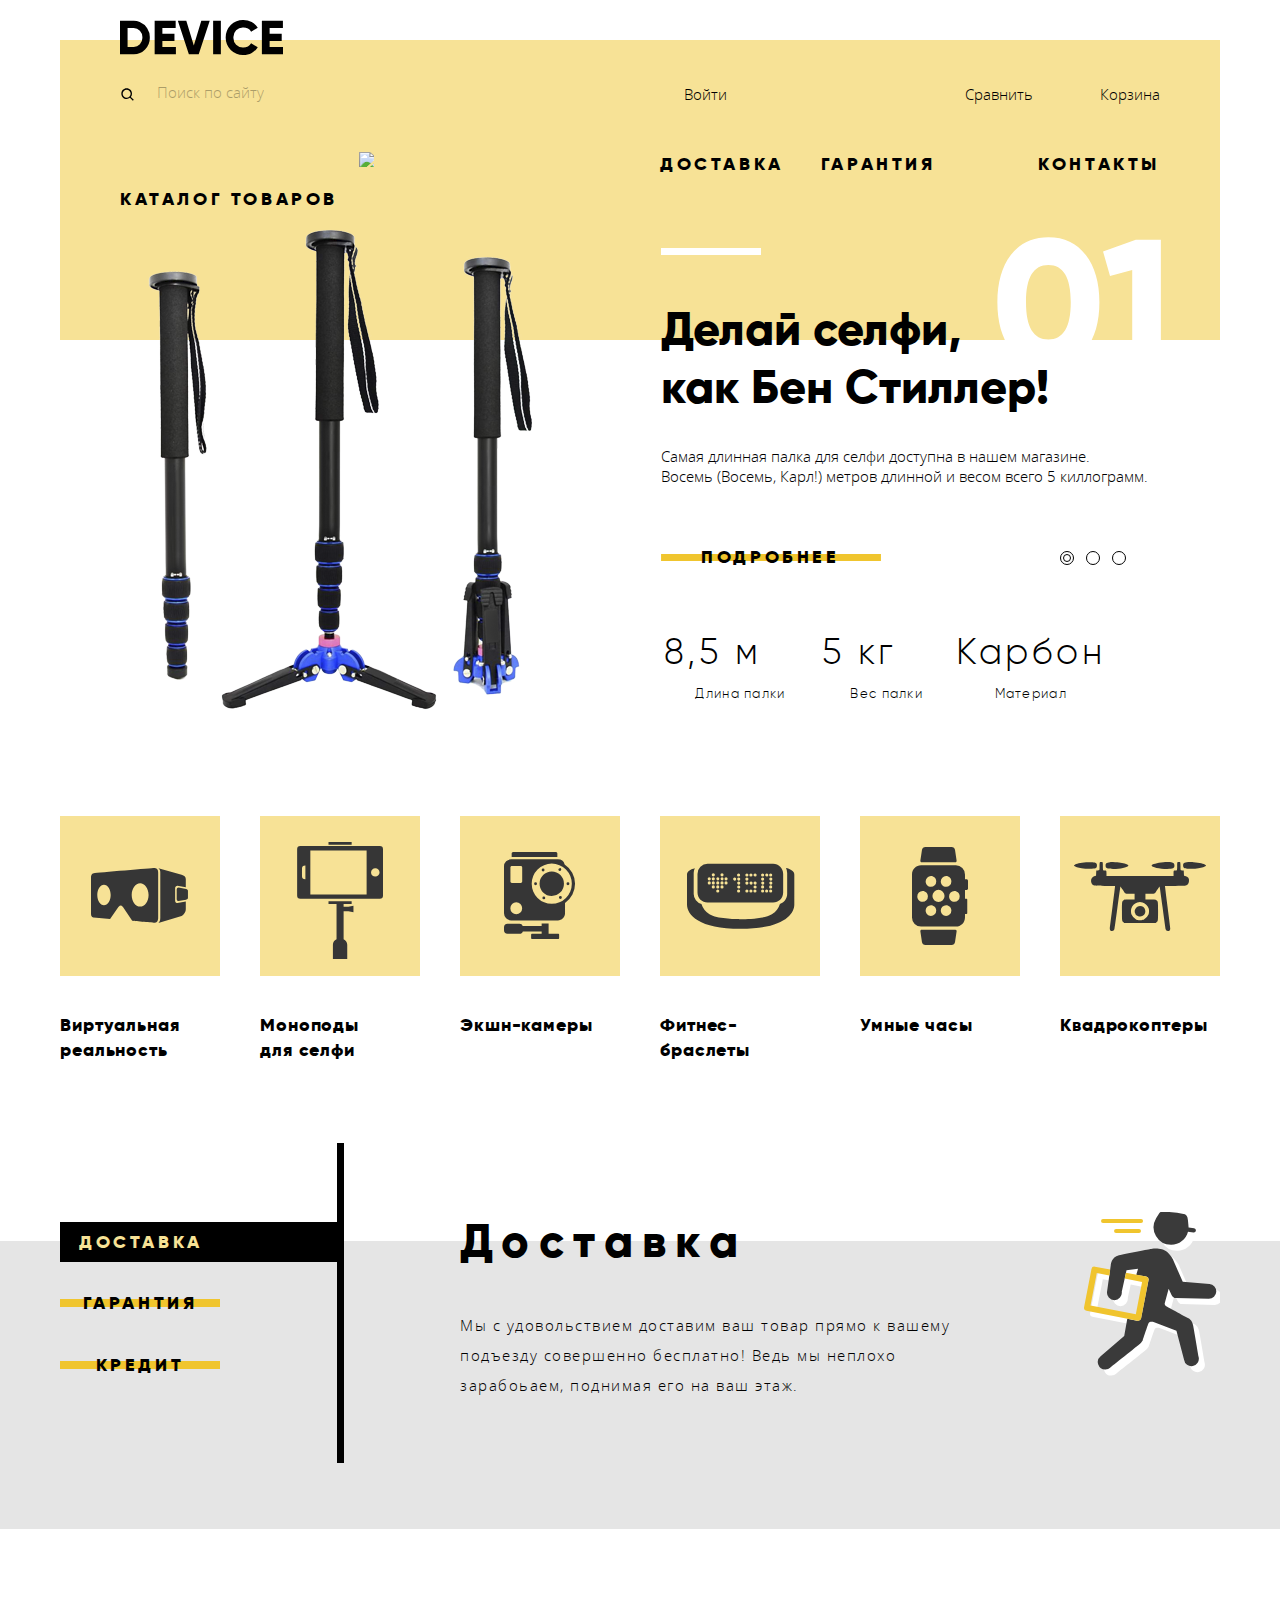
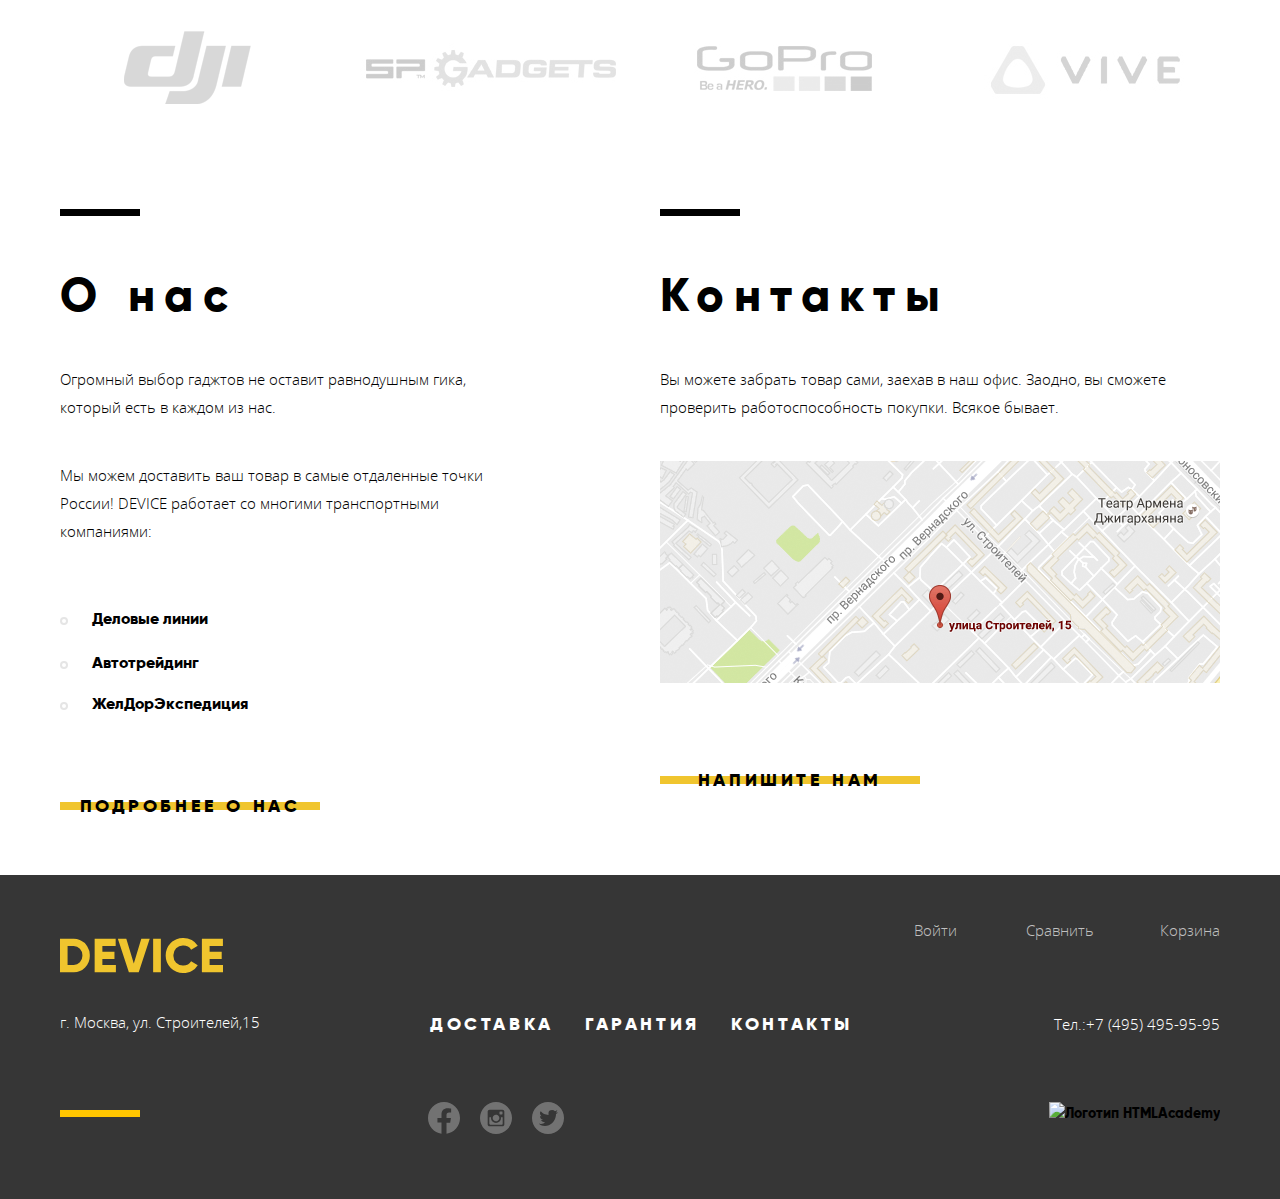
==== commit 470245ae: "Js" ====
--- a/index.html
+++ b/index.html
@@ -54,20 +54,24 @@
       </div>
     </div>
     <ul class="header-catalog-menu visually-hidden">
-      <li class="header-catalog-menu-list-first-line first-block-stile"><a href="#" class="header-catalog-menu-link">Виртуальная
-        реальность</a></li>
-      <li class="header-catalog-menu-list-first-line second-block-stile"><a href="#" class="header-catalog-menu-link">Фитнес-браслеты</a>
-      </li>
-      <li class="header-catalog-menu-list-first-line third-block-stile"><a href="#" class="header-catalog-menu-link">Квадракоптер</a>
-      </li>
-      <li class="header-catalog-menu-list-second-line first-block-stile"><a href="catalog.html"
-                                                                            class="header-catalog-menu-link">Моноподы
-        для селфи</a></li>
-      <li class="header-catalog-menu-list-second-line second-block-stile margin-for-second-block"><a href="#"
-                                                                                                     class="header-catalog-menu-link">Умные
-        часы</a></li>
-      <li class="header-catalog-menu-list-third-line first-block-stile"><a href="#"
-                                                                           class="header-catalog-menu-link first-block-stile">Экшн-камеры</a>
+      <li class="header-catalog-menu-link header-catalog-menu-list-first-line first-block-stile">
+        <a href="#">Виртуальная реальность</a>
+      </li>
+      <li class="header-catalog-menu-link header-catalog-menu-list-first-line second-block-stile">
+        <a href="#">Фитнес-браслеты</a>
+      </li>
+      <li class="header-catalog-menu-link header-catalog-menu-list-first-line third-block-stile">
+        <a href="#">Квадракоптер</a>
+      </li>
+      <li class="header-catalog-menu-link header-catalog-menu-list-second-line first-block-stile">
+        <a href="catalog.html">Моноподы для селфи</a>
+      </li>
+      <li
+        class="header-catalog-menu-link header-catalog-menu-list-second-line second-block-stile margin-for-second-block">
+        <a href="#">Умные часы</a>
+      </li>
+      <li class="header-catalog-menu-link header-catalog-menu-list-third-line first-block-stile">
+        <a href="#">Экшн-камеры</a>
       </li>
     </ul>
   </nav>
@@ -76,22 +80,24 @@
   <h1 class="visually-hidden">Магазин Device</h1>
   <section class="slider-product container">
     <h2 class="visually-hidden">Информация о товаре</h2>
-    <ul class="slider-prodect-item">
-      <ul class="toggle-left">
-        <li class="slider-option">
-          <input class="visually-hidden slider-product-toggle" type="radio" name="slider" id="first-slide"
-                 checked>
-          <label for="first-slide"></label>
-        </li>
-        <li class="slider-option">
-          <input class="visually-hidden slider-product-toggle" type="radio" name="slider" id="second-slide">
-          <label for="second-slide"></label>
-        </li>
-        <li class="slider-option">
-          <input class="visually-hidden slider-product-toggle" type="radio" name="slider" id="third-slide">
-          <label for="third-slide"></label>
-        </li>
-      </ul>
+    <ul class="slider-product-item">
+      <li>
+        <ul class="toggle-left">
+          <li class="slider-option">
+            <input class="visually-hidden slider-product-toggle" type="radio" name="slider" id="first-slide"
+                   checked>
+            <label for="first-slide"></label>
+          </li>
+          <li class="slider-option">
+            <input class="visually-hidden slider-product-toggle" type="radio" name="slider" id="second-slide">
+            <label for="second-slide"></label>
+          </li>
+          <li class="slider-option">
+            <input class="visually-hidden slider-product-toggle" type="radio" name="slider" id="third-slide">
+            <label for="third-slide"></label>
+          </li>
+        </ul>
+      </li>
       <li class="slider-product-list-page1">
         <div class="slider-product-img-container1">
           <img class="slider-product-img" src="img/slider-1-1.png" width="384" height="486" alt="Тринога">
@@ -224,7 +230,7 @@
                6.07 0 00-3.63 5.56V117h14.33v-14.3c0-2.5-1.5-4.63-3.63-5.56v-28h4.8l5.04 1.22v-6.71l-5.05
                1.21h-4.8z" fill="#363636"/>
             </svg>
-            <span class="list-popular-text">Моноподы для селфи</span>
+            <span class="list-popular-text">Моноподы <br> для селфи</span>
           </div>
         </a>
       </li>
@@ -668,20 +674,18 @@
     <ul class="style-form-write">
       <li>
         <label class="modal-title">Ваше имя:</label>
-        <input class="name-form" type="text" name="first-second-name" placeholder="Имя Фамилия" required>
+        <input class="name-form" type="text" name="first-second-name" placeholder="Имя Фамилия">
       </li>
       <li class="padding-form-email">
         <label class="modal-title">Ваш e-mail:</label>
-        <input class="email-form" type="email" name="email" placeholder="email@example.com" required>
-      </li>
-      <li class="text-form">
-        <form class="text-modal-stile" method="post">
-          <label class="modal-title" for="note">Текст письма:</label>
-          <textarea class="text-form-area" id="note" name="note" rows="9" placeholder="В свободной форме"></textarea>
-        </form>
+        <input class="email-form" type="email" name="email" placeholder="email@example.com">
+      </li>
+      <li class="text-modal-stile">
+        <label class="modal-title" for="note">Текст письма:</label>
+        <textarea class="text-form-area" id="note" name="note" rows="9" placeholder="В свободной форме"></textarea>
       </li>
     </ul>
-    <button class="modal-button" type="submit" name="trash">Отправить</button>
+    <button class="modal-button" type="submit" name="submit-modal">Отправить</button>
   </form>
   <button class="modal-close" type="button" aria-label="Закрыть" id="close-write-us"></button>
 </section>
--- a/css/style.css
+++ b/css/style.css
@@ -94,6 +94,12 @@
   align-content: start;
 }
 
+.container {
+  width: 1160px;
+  margin: 0 auto 0 auto;
+  padding: 0;
+}
+
 .visually-hidden {
   position: absolute;
   width: 1px;
@@ -193,7 +199,6 @@
 
 /*end search form*/
 
-
 .header {
   display: flex;
   flex-direction: column;
@@ -207,7 +212,7 @@
 .header-menu {
   display: flex;
   padding: 26px 60px 32px 60px;
-  font-family: "Open Sans", sans-serif;
+  font-family: "Open Sans", Arial, sans-serif;
   font-size: 15px;
   font-weight: normal;
 }
@@ -343,7 +348,7 @@
 }
 
 .header-catalog-menu-link {
-  font-family: "Open Sans", sans-serif;
+  font-family: "Open Sans", Arial, sans-serif;
   font-size: 15px;
   font-weight: 300;
   line-height: 20px;
@@ -358,6 +363,12 @@
   opacity: .3;
 }
 
+.nav-header-list {
+  display: flex;
+  font-size: 18px;
+  padding: 0 60px 0 60px;
+}
+
 .nav-header-list-link {
   font-size: 18px;
   font-weight: 800;
@@ -366,12 +377,6 @@
   transition: opacity .2s;
 }
 
-.nav-header-list {
-  display: flex;
-  font-size: 18px;
-  padding: 0 60px 0 60px;
-}
-
 .catalog {
   font-size: 18px;
   font-weight: 800;
@@ -381,19 +386,13 @@
   margin-right: 16px;
 }
 
-.container {
-  width: 1160px;
-  margin: 0 auto 0 auto;
-  padding: 0;
-}
-
-.slider-prodect-item {
+.slider-product-item {
   position: relative;
   margin: 0;
   padding: 0;
 }
 
-.slider-prodect-item::before {
+.slider-product-item::before {
   content: "";
   position: absolute;
   width: 1160px;
@@ -413,7 +412,6 @@
   padding: 0;
 }
 
-
 .slider-product-img-container1 {
   width: 384px;
   height: 486px;
@@ -425,18 +423,6 @@
   height: 464px;
 }
 
-.slider-product-background-img-1 {
-  background: url("../img/01.svg") no-repeat 100% 3%;
-}
-
-.slider-product-background-img-2 {
-  background: url("../img/02.svg") no-repeat 96% 3%;
-}
-
-.slider-product-background-img-3 {
-  background: url("../img/03.svg") no-repeat 91% 3%;
-}
-
 .slider-product-list-page2 {
   display: grid;
   grid-template-columns: 1fr 1fr;
@@ -472,6 +458,48 @@
   width: 495px;
   height: 458px;
   padding: 22px 41px 20px 20px;
+}
+
+.slider-product-background-img-1 {
+  background: url("../img/01.svg") no-repeat 100% 3%;
+}
+
+.slider-product-background-img-2 {
+  background: url("../img/02.svg") no-repeat 96% 3%;
+}
+
+.slider-product-background-img-3 {
+  background: url("../img/03.svg") no-repeat 91% 3%;
+}
+
+.slider-product-text-container1::before {
+  content: "";
+  position: absolute;
+  margin: 0 0 52px 0;
+  width: 100px;
+  height: 7px;
+  background-color: var(--basic-white);
+  z-index: -1;
+}
+
+.slider-product-text-container2::before {
+  content: "";
+  position: absolute;
+  margin: 0 0 52px 0;
+  width: 100px;
+  height: 7px;
+  background-color: var(--basic-white);
+  z-index: -1;
+}
+
+.slider-product-text-container3::before {
+  content: "";
+  position: absolute;
+  margin: 0 0 52px 0;
+  width: 100px;
+  height: 7px;
+  background-color: var(--basic-white);
+  z-index: -1;
 }
 
 .slider-button-link {
@@ -532,36 +560,6 @@
   margin-top: 52px;
 }
 
-.slider-product-text-container1::before {
-  content: "";
-  position: absolute;
-  margin: 0 0 52px 0;
-  width: 100px;
-  height: 7px;
-  background-color: var(--basic-white);
-  z-index: -1;
-}
-
-.slider-product-text-container2::before {
-  content: "";
-  position: absolute;
-  margin: 0 0 52px 0;
-  width: 100px;
-  height: 7px;
-  background-color: var(--basic-white);
-  z-index: -1;
-}
-
-.slider-product-text-container3::before {
-  content: "";
-  position: absolute;
-  margin: 0 0 52px 0;
-  width: 100px;
-  height: 7px;
-  background-color: var(--basic-white);
-  z-index: -1;
-}
-
 .slider-product-link {
   display: block;
   text-align: center;
@@ -575,7 +573,6 @@
   padding-top: 15px;
   padding-bottom: 45px;
 }
-
 
 .table {
   padding-right: 57px;
@@ -603,7 +600,6 @@
   font-weight: 300;
   letter-spacing: 0.1em;
 }
-
 
 .popular-list {
   display: grid;
@@ -625,7 +621,7 @@
 
 .slider-services {
   position: relative;
-  background: url("../img/rectangle12.svg") no-repeat 24% 20%;
+  background: url("../img/black-line-slider.svg") no-repeat 24% 20%;
   height: 403px;
 }
 
@@ -657,7 +653,6 @@
   flex-direction: column;
   min-width: 277px;
   margin-right: auto;
-  background: url("../img/rectangle12.svg") no-repeat top right;
 }
 
 .slider-services-text-first {
@@ -694,7 +689,7 @@
 }
 
 .text-sign {
-  font-family: "Open Sans", sans-serif;
+  font-family: "Open Sans", Arial, sans-serif;
   font-size: 15px;
   font-weight: 300;
 }
@@ -722,7 +717,7 @@
   text-transform: uppercase;
   letter-spacing: 0.2em;
   border: 0;
-  background: url("../img/rectangle.svg") no-repeat center;
+  background: url("../img/yellow-line-second.svg") no-repeat center;
   background-size: 100%;
   transition: background .2s, color .2s;
   cursor: pointer;
@@ -830,9 +825,10 @@
 }
 
 .list-popular-text {
+  font-weight: 800;
   font-size: 18px;
   line-height: 22px;
-  font-weight: 800;
+  letter-spacing: 0.05em;
   transition: opacity .2s;
 }
 
@@ -898,7 +894,7 @@
   text-transform: uppercase;
   letter-spacing: 0.2em;
   border: 0;
-  background: url("../img/rectangle.svg") no-repeat center;
+  background: url("../img/button.svg") no-repeat 0 55%;
   background-size: 100%;
   transition: background-color .2s, color .2s;
   outline: none;
@@ -941,7 +937,7 @@
 
 .about-list-text-item {
   position: relative;
-  font-family: Gilroy;
+  font-family: "Gilroy", Arial, sans-serif;
   font-style: normal;
   font-weight: 800;
   font-size: 16px;
@@ -979,7 +975,7 @@
   letter-spacing: 0.2em;
   text-transform: uppercase;
   border: 0;
-  background: url("../img/about-button.svg") no-repeat center;
+  background: url("../img/button.svg") no-repeat 0 55%;
   transition: background-color .2s, color .2s;
   outline: none;
   cursor: pointer;
@@ -1003,6 +999,27 @@
 
 .trash-catalog {
   width: 200px;
+  height: 22px;
+  text-align: center;
+  font-size: 18px;
+  font-weight: 800;
+  line-height: 22px;
+  letter-spacing: 0.2em;
+  text-transform: uppercase;
+  border: 0;
+  background: url("../img/button.svg") no-repeat 0 55%;
+  transition: background-color .2s, color .2s;
+  outline: none;
+  cursor: pointer;
+}
+
+.trash-catalog:hover {
+  background-color: var(--special-yellow-dark);
+}
+
+.trash-catalog:active {
+  color: var(--activ-button-rgba);
+  background-color: var(--special-yellow-dark);
 }
 
 .info {
@@ -1184,7 +1201,7 @@
 }
 
 .comprison {
-  font-family: "Open Sans", sans-serif;
+  font-family: "Open Sans", Arial, sans-serif;
   font-size: 13px;
   line-height: 18px;
   font-weight: 300;
@@ -1313,7 +1330,7 @@
 }
 
 .bread-crumbs-list-link {
-  font-family: "Open Sans", sans-serif;
+  font-family: "Open Sans", Arial, sans-serif;
   font-weight: 300;
   font-size: 14px;
   line-height: 19px;
@@ -1363,7 +1380,7 @@
 }
 
 .button-sorting-item {
-  font-family: "Open Sans", sans-serif;
+  font-family: "Open Sans", Arial, sans-serif;
   font-weight: normal;
   font-size: 14px;
   line-height: 19px;
@@ -1445,10 +1462,6 @@
   margin: 0;
 }
 
-.hover-title:nth-child(2) {
-  width: 200px;
-}
-
 .rectangle {
   display: flex;
   width: 760px;
@@ -1457,13 +1470,6 @@
   background-color: var(--rectangle-color);
 }
 
-.first-button {
-  margin-right: auto;
-}
-
-.second-button {
-  margin-left: auto;
-}
 
 .nav-list {
   display: flex;
@@ -1476,10 +1482,10 @@
 
 .rectangle-button {
   display: block;
-  padding: 10px 19px;
   font-size: 16px;
   line-height: 20px;
   font-weight: 800;
+  width: 120px;
   text-transform: uppercase;
   border: 0;
   letter-spacing: 0.1em;
@@ -1488,6 +1494,16 @@
   transition: opacity .2s, background-color .2s;
 }
 
+.rectangle-button:first-child {
+  margin-right: 203px;
+  padding: 25px 30px 25px 30px;
+}
+
+.rectangle-button:last-child {
+  margin-left: auto;
+  padding: 25px 30px 25px 24px;
+}
+
 .rectangle-button:hover,
 .rectangle-button:focus {
   background-color: var(--rectangle-color-hover);
@@ -1500,7 +1516,7 @@
 
 .nav-list-link-page {
   display: block;
-  padding: 25px 30px;
+  padding: 25px 15px 25px 15px;
   font-size: 16px;
   line-height: 20px;
   font-weight: 800;
@@ -1512,22 +1528,23 @@
 .pagination-item-current:hover,
 .pagination-item-current:focus,
 .pagination-item-current:active {
+  display: block;
+  padding: 25px 15px 25px 15px;
+  font-size: 16px;
+  line-height: 20px;
+  font-weight: 800;
   opacity: 1;
-}
-
-.nav-list-link-page:first-child {
-  padding-left: 0;
 }
 
 .filter-size {
   height: 70px;
-  width: 331px;
+  width: 328px;
   background-color: var(--filter-color);
 }
 
 .filter-forms {
   width: 200px;
-  padding-right: 70px;
+  padding-right: 68px;
   padding-left: 60px;
   background-color: var(--basic-grey-light);
 }
@@ -1545,25 +1562,21 @@
   background-image: linear-gradient(to right, var(--basic-grey-light) 0px, var(--basic-grey-light) 29.3%, var(--basic-white) 29.3%, var(--basic-white) 100%);
 }
 
+.section-sorting {
+  display: flex;
+  flex-direction: row;
+}
+
 .hover-list {
-  margin: 0;
+  display: flex;
+  flex-wrap: wrap;
+  padding: 0;
+  width: 760px;
+  margin: 69px 0 0 72px;
 }
 
 .hover-list p {
   margin: 0;
-}
-
-.section-sorting {
-  display: flex;
-  flex-direction: row;
-}
-
-.hover-list {
-  display: flex;
-  flex-wrap: wrap;
-  padding: 0;
-  width: 760px;
-  margin: 69px 0 0 72px;
 }
 
 .hover-item {
@@ -1589,7 +1602,29 @@
 }
 
 .button-form {
-  width: 100%;
+  width: 200px;
+  height: 22px;
+  text-align: center;
+  font-size: 18px;
+  font-weight: 800;
+  line-height: 22px;
+  letter-spacing: 0.2em;
+  text-transform: uppercase;
+  border: 0;
+  background: url("../img/button.svg") no-repeat 0 55%;
+  transition: background-color .2s, color .2s;
+  outline: none;
+  cursor: pointer;
+}
+
+.button-form:hover,
+.button-form:focus {
+  background-color: var(--special-yellow-dark);
+}
+
+.button-form:active {
+  color: var(--activ-button-rgba);
+  background-color: var(--special-yellow-dark);
 }
 
 .header-logo-img:hover {
@@ -1687,11 +1722,11 @@
 }
 
 .checkbox-style {
-  margin-top: 44px;
+  margin-top: 41px;
 }
 
 .radio-button-style {
-  margin-top: 25px;
+  margin-top: 20px;
 }
 
 .border-legend {
@@ -1720,7 +1755,7 @@
 .range-controls {
   position: relative;
   height: 11px;
-  padding-top: 11px;
+  padding-top: 9px;
   background-color: var(--basic-grey-light);
 }
 
@@ -1759,6 +1794,7 @@
 
 .price-controls {
   height: 16px;
+  padding-top: 5px;
 }
 
 .price-controls label {
@@ -1782,8 +1818,8 @@
 /*radio button filter*/
 
 .filter-option {
-  margin-bottom: 19px;
-  padding-left: 45px;
+  margin-bottom: 20px;
+  padding-left: 43px;
 }
 
 .filter-option label {
@@ -1805,7 +1841,7 @@
 }
 
 .text-filter-button {
-  font-family: Open Sans;
+  font-family: "Open Sans", Arial, sans-serif;
   font-style: normal;
   font-weight: 300;
   font-size: 14px;
@@ -1892,10 +1928,10 @@
 /*map modal*/
 
 .modal-map {
-  position: absolute;
+  position: fixed;
   width: 959px;
   height: 559px;
-  top: 3260px;
+  top: 0;
   right: 0;
   bottom: 0;
   left: 0;
@@ -1925,7 +1961,7 @@
 }
 
 .modal-title {
-  font-family: Gilroy;
+  font-family: "Gilroy", Arial, sans-serif;
   font-style: normal;
   font-weight: 800;
   font-size: 18px;
@@ -1945,8 +1981,8 @@
 .name-form {
   background-color: var(--form-color);
   border: none;
-  width: 360px;
-  height: 50px;
+  width: 356px;
+  height: 48px;
   outline: none;
   text-indent: 20px;
   margin-top: 10px;
@@ -1956,8 +1992,8 @@
 .email-form {
   background-color: var(--form-color);
   border: none;
-  width: 360px;
-  height: 50px;
+  width: 356px;
+  height: 48px;
   outline: none;
   text-indent: 20px;
   margin-top: 10px;
@@ -1976,10 +2012,6 @@
 
 .padding-form-email {
   margin-left: 40px;
-}
-
-.text-form {
-  margin-top: 32px;
 }
 
 .modal-button {
@@ -2010,13 +2042,14 @@
 .text-modal-stile {
   display: flex;
   flex-direction: column;
+  margin-top: 32px;
 }
 
 .text-form-area {
   background-color: var(--form-color);
   border: none;
-  width: 760px;
-  height: 167px;
+  width: 756px;
+  height: 163px;
   outline: none;
   margin-top: 10px;
   transition: background-color, outline;
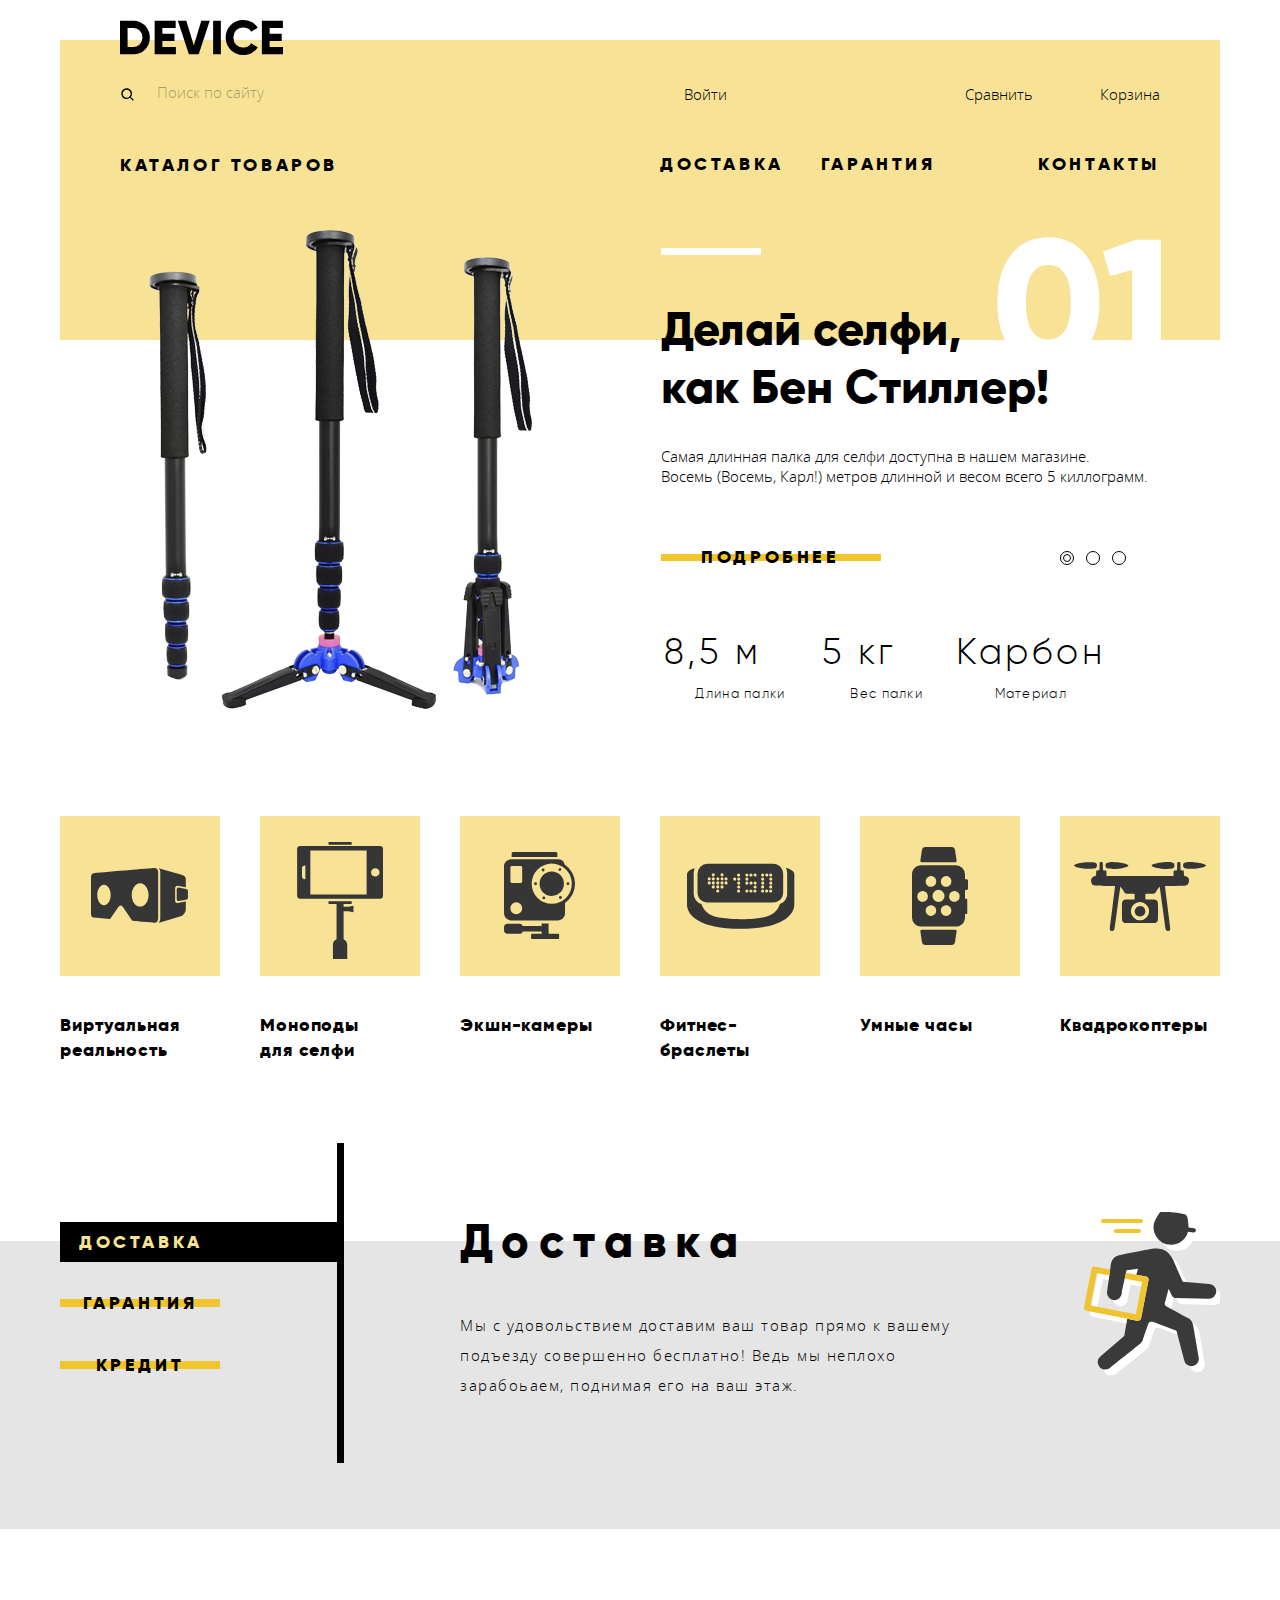
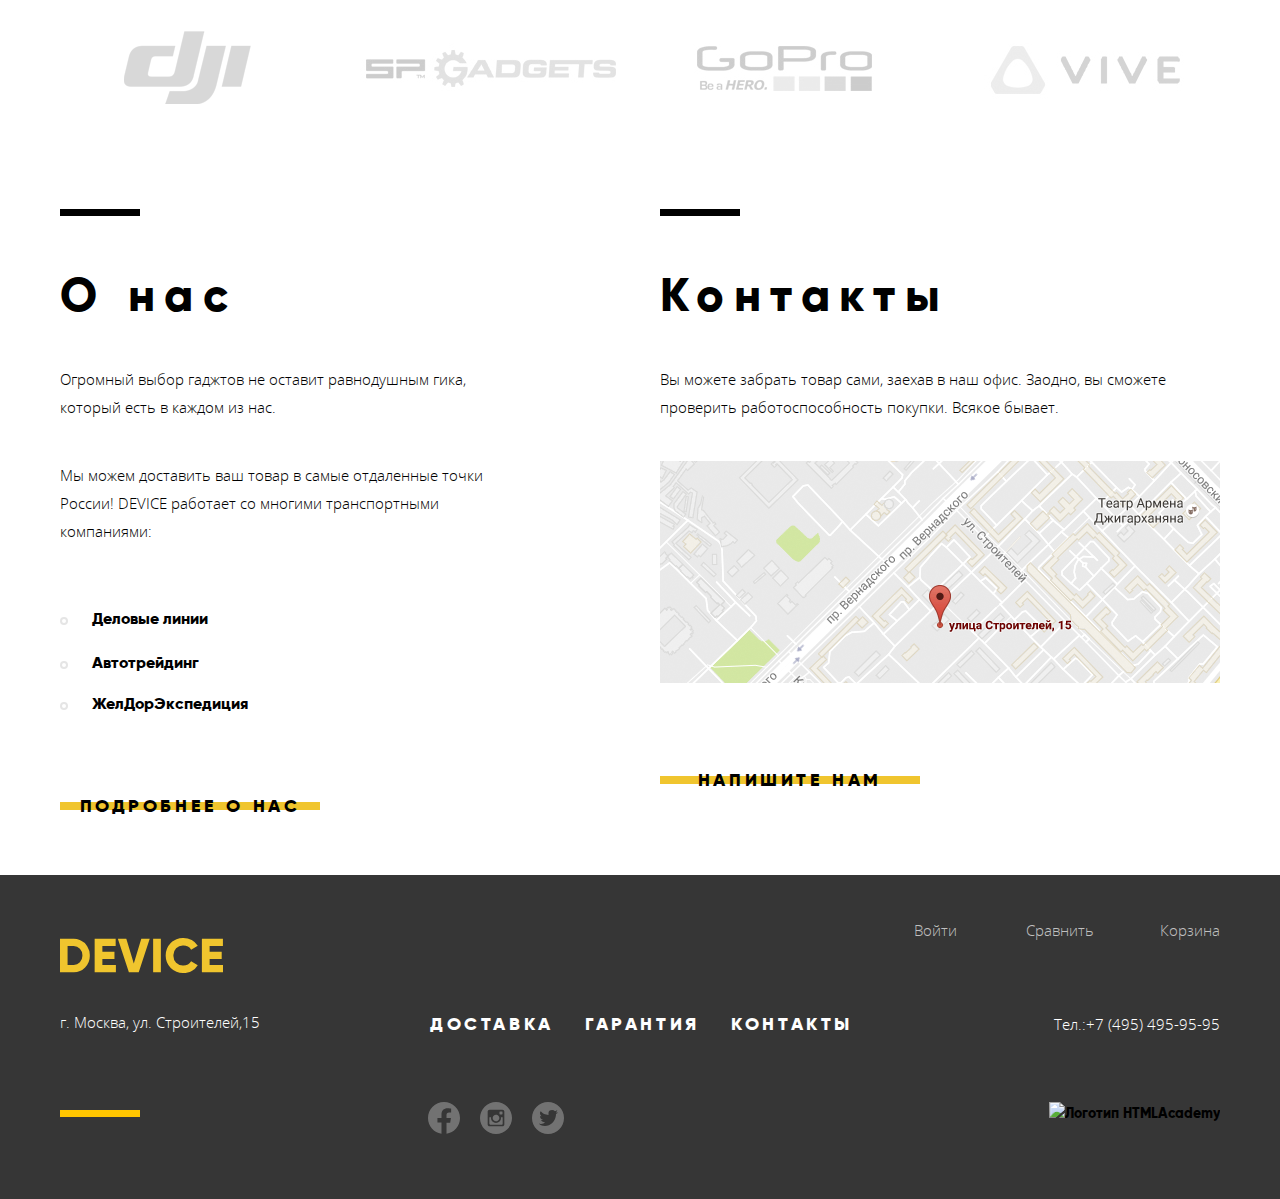
==== commit b0622a49: "Правки" ====
--- a/index.html
+++ b/index.html
@@ -43,8 +43,9 @@
       <div class="navigation-drop-down">
         <div class="hover-drop-down">
           <a class="catalog" href="#">Каталог товаров</a>
-          <input class="plus-image catalog-item" type="image" src="img/plus.svg" width="15" height="15" name="plus"
-                 id="plus-image-catalog" alt="plus button">
+          <button class="plus-image" type="button" name="plus" id="plus-image-catalog">
+            <img src="img/plus.svg" width="15" height="15">
+          </button>
         </div>
       </div>
       <div class="navigation">
--- a/css/style.css
+++ b/css/style.css
@@ -194,7 +194,7 @@
 .form-button-search:active  {
   color: var(--search-button);
   background-color: var(--basic-black);
-  visibility:visible
+  visibility:visible;
 }
 
 /*end search form*/
@@ -291,7 +291,13 @@
 }
 
 .plus-image {
-  outline: none;
+  background-color: transparent;
+  border: 0;
+  cursor: pointer;
+}
+
+.plus-image img {
+  padding-top: 2px;
 }
 
 /*pop up catalog*/
@@ -383,7 +389,7 @@
   text-transform: uppercase;
   letter-spacing: 0.2em;
   padding: 0;
-  margin-right: 16px;
+  margin-right: 5px;
 }
 
 .slider-product-item {
@@ -1152,68 +1158,48 @@
   transition: opacity .2s;
 }
 
-.img-hover {
-  position: relative;
-  z-index: 3;
-  transition: z-index .2s;
-}
-
-.img-hover:hover {
-  z-index: 1;
-}
-
-.marker::before {
-  content: url("../img/marker-new.svg");
-  position: absolute;
-  z-index: 4;
-  padding-left: 271px;
-  padding-top: 29px;
-}
-
 .img-position {
   position: relative;
-  transition: opacity .2s;
+  transition: opacity;
 }
 
 .img-position p {
-  height: 380px;
-}
+   height: 380px;
+ }
 
 .img-position:hover {
   opacity: .7;
 }
 
+.img-position:hover > .button-catalog-position {
+  visibility: visible;
+}
+
 .button-catalog-position {
   position: absolute;
-  z-index: 2;
   top: 180px;
   left: 77px;
   bottom: 138px;
   display: flex;
   flex-direction: column;
   align-items: center;
-  transition: z-index .2s;
-  opacity: 2;
-}
-
-.button-catalog-position:hover {
-  z-index: 4;
+  visibility: hidden;
 }
 
 .comprison {
-  font-family: "Open Sans", Arial, sans-serif;
-  font-size: 13px;
-  line-height: 18px;
-  font-weight: 300;
-  letter-spacing: 0.1em;
-  padding-top: 22px;
-  border: 0;
-  opacity: .5;
-  background: transparent;
-  outline: none;
-  cursor: pointer;
-  transition: opacity .2s;
-}
+   font-family: "Open Sans", Arial, sans-serif;
+   font-size: 13px;
+   line-height: 18px;
+   font-weight: 300;
+   letter-spacing: 0.1em;
+   padding-top: 22px;
+   border: 0;
+   opacity: .5;
+   background: transparent;
+   outline: none;
+   cursor: pointer;
+   transition: opacity .2s;
+ }
 
 .comprison:hover,
 .comprison:focus {
@@ -1223,6 +1209,13 @@
 .comprison:active {
   opacity: .2;
 }
+.marker::before {
+  content: url("../img/marker-new.svg");
+  position: absolute;
+  z-index: 4;
+  top: 29px;
+  left: 271px;
+}
 
 .catalog-item-container {
   display: flex;
@@ -1287,7 +1280,7 @@
 }
 
 .footer-academy-logo {
-  padding-left: 485px;
+  margin-left: 485px;
   transition: opacity .2s;
 
 }
@@ -1577,6 +1570,7 @@
 
 .hover-list p {
   margin: 0;
+  transition: opacity .2s;
 }
 
 .hover-item {
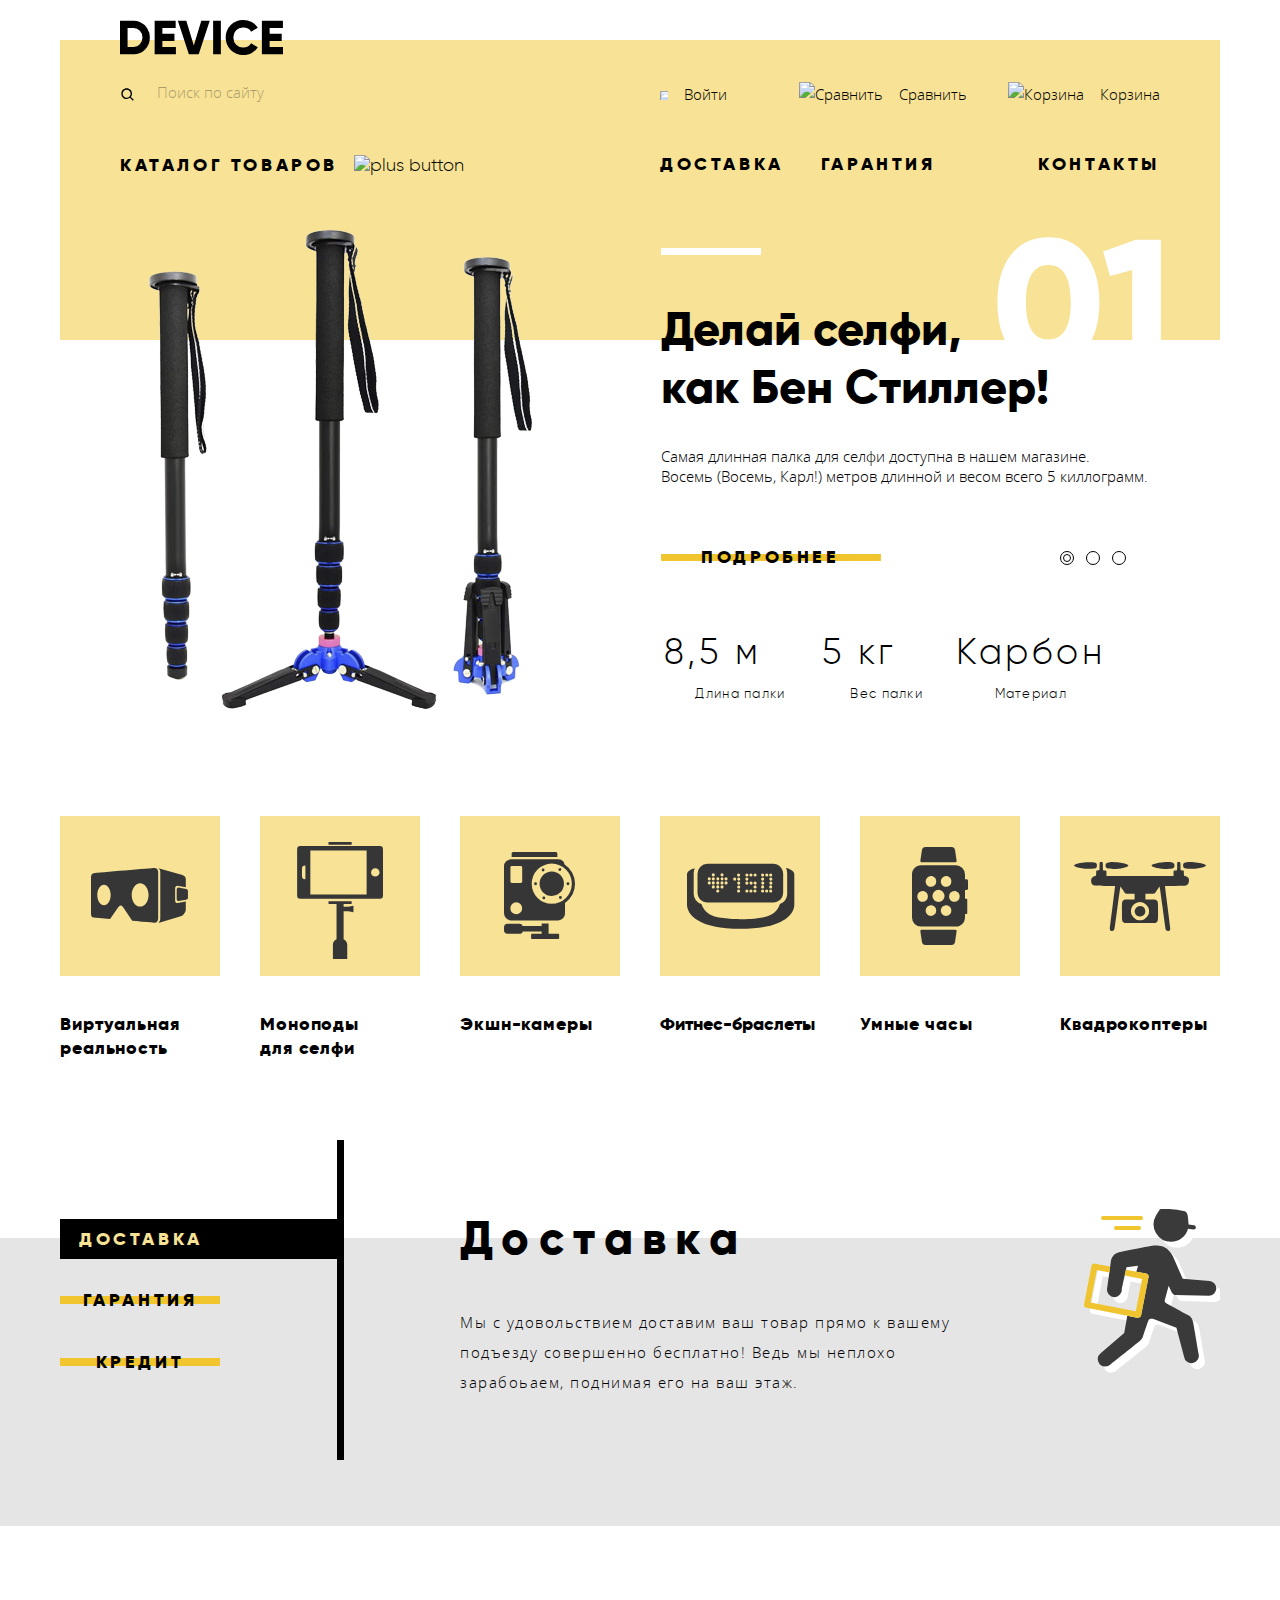
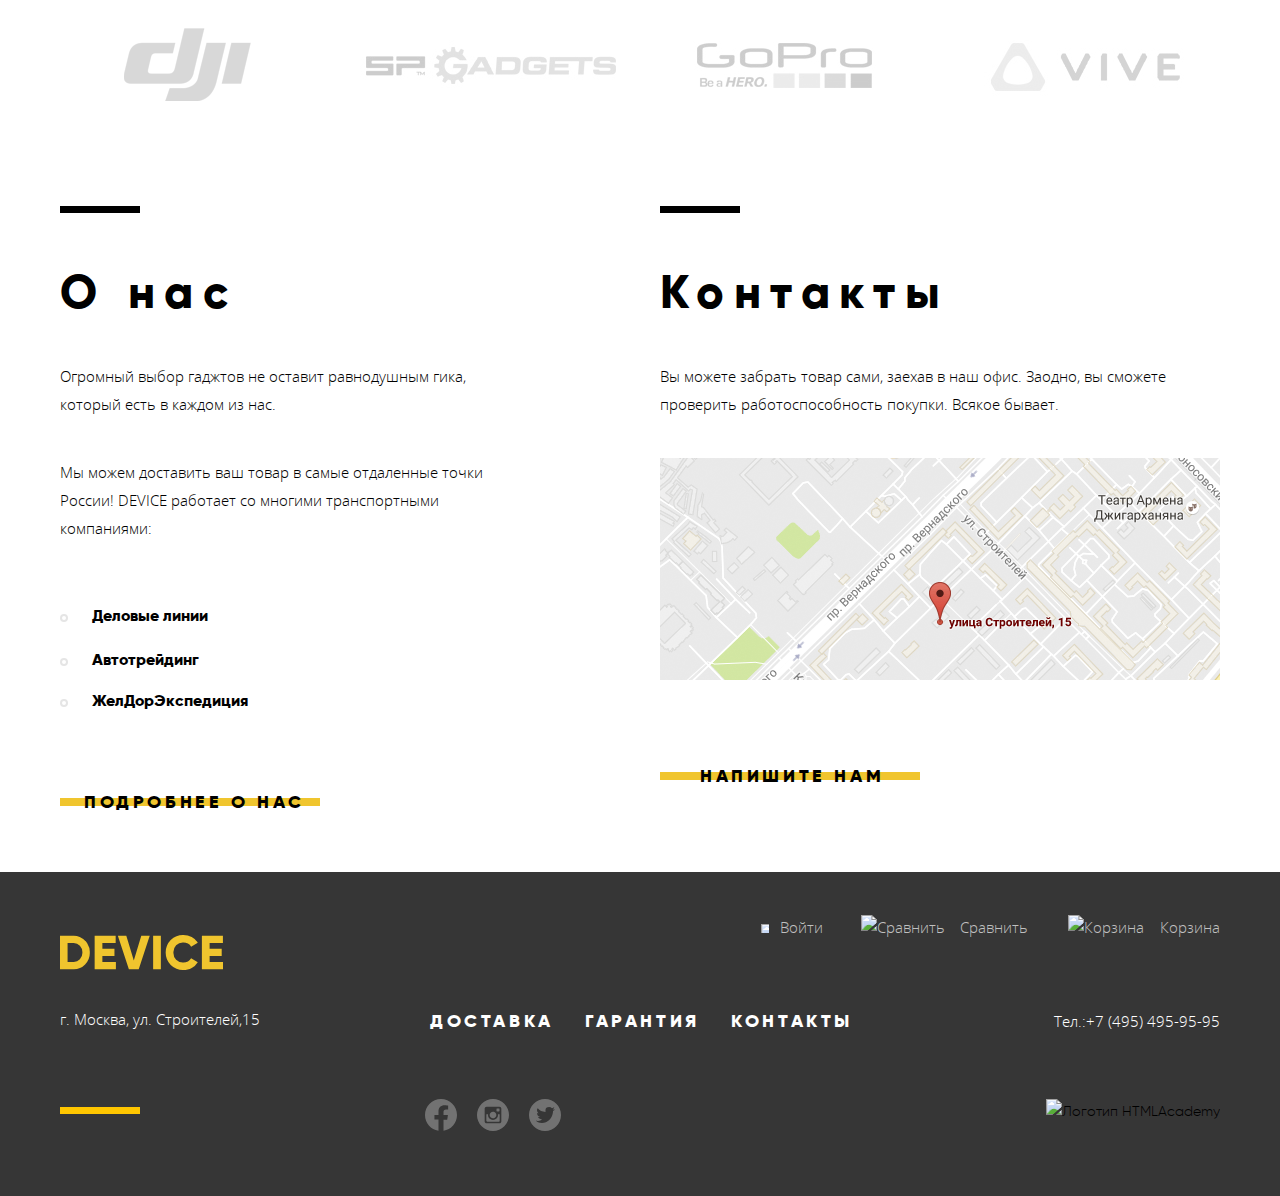
==== commit 81d73309: "Правки" ====
--- a/index.html
+++ b/index.html
@@ -4,36 +4,33 @@
   <meta charset="utf-8">
   <title>HTML Academy: Девайс</title>
   <link rel="stylesheet" href="css/normalize.css">
-  <link rel="stylesheet" href="css/style.css">
+  <link rel="stylesheet" href="css/style.min.css">
 </head>
 <body class="body-page">
 <header class="header">
-  <a class="header-logo" href="index.html">
-    <img class="header-logo-img" src="img/e-logo.svg" width="163" height="35" alt="Логотип магазина «Device»">
-  </a>
+  <img class="header-logo-img" src="img/e-logo.svg" width="163" height="35" alt="Логотип магазина «Device»">
   <div class="header-menu">
     <div>
       <form class="header-form" action="#" method="get">
         <label class="hidden-content" for="form-input-search"></label>
-        <input class="form-input-search" type="search" name="search" id="form-input-search"
-               placeholder="Поиск по сайту">
+        <input class="form-input-search" type="search" name="search" id="form-input-search" placeholder="Поиск по сайту">
         <button class="form-button-search" type="submit" name="search-button">Найти</button>
       </form>
     </div>
     <div class="menu-list">
       <a class="menu-link user-come text-sign" href="blank.html">
         <div class="user">
-          <img class="header-link-input-pudding" src="img/user.svg" width="8" height="9" alt="">
+          <img class="header-link-input-pudding" src="img/user.svg" width="8" height="9" alt="Войти">
           <div></div>
           <div>Войти</div>
         </div>
       </a>
       <a class="menu-link compare text-sign" href="#">
-        <img class="header-link-pudding" src="img/chart.svg" width="8" height="8" alt="">
+        <img class="header-link-pudding" src="img/chart.svg" width="8" height="8" alt="Сравнить">
         Сравнить
       </a>
       <a class="menu-link trash text-sign" href="#">
-        <img class="header-link-pudding" src="img/trash.svg" width="10" height="10" alt="">
+        <img class="header-link-pudding" src="img/trash.svg" width="10" height="10" alt="Корзина">
         Корзина
       </a>
     </div>
@@ -44,7 +41,7 @@
         <div class="hover-drop-down">
           <a class="catalog" href="#">Каталог товаров</a>
           <button class="plus-image" type="button" name="plus" id="plus-image-catalog">
-            <img src="img/plus.svg" width="15" height="15">
+            <img src="img/plus.svg" width="15" height="15" alt="plus button">
           </button>
         </div>
       </div>
@@ -67,8 +64,7 @@
       <li class="header-catalog-menu-link header-catalog-menu-list-second-line first-block-stile">
         <a href="catalog.html">Моноподы для селфи</a>
       </li>
-      <li
-        class="header-catalog-menu-link header-catalog-menu-list-second-line second-block-stile margin-for-second-block">
+      <li class="header-catalog-menu-link header-catalog-menu-list-second-line second-block-stile margin-for-second-block">
         <a href="#">Умные часы</a>
       </li>
       <li class="header-catalog-menu-link header-catalog-menu-list-third-line first-block-stile">
@@ -85,8 +81,7 @@
       <li>
         <ul class="toggle-left">
           <li class="slider-option">
-            <input class="visually-hidden slider-product-toggle" type="radio" name="slider" id="first-slide"
-                   checked>
+            <input class="visually-hidden slider-product-toggle" type="radio" name="slider" id="first-slide" checked>
             <label for="first-slide"></label>
           </li>
           <li class="slider-option">
@@ -105,8 +100,7 @@
         </div>
         <div class="slider-product-text-container1 slider-product-background-img-1">
           <div class="slider-product-title">
-            <span class="sub-title">Делай селфи, <br>
-              как Бен Стиллер!</span>
+            <span class="sub-title">Делай селфи, <br> как Бен Стиллер!</span>
           </div>
           <p class="text-sign text-indents">
             Самая длинная палка для селфи доступна в нашем магазине. <br>
@@ -135,10 +129,7 @@
         </div>
         <div class="slider-product-text-container2 slider-product-background-img-2">
           <div class="slider-product-title">
-            <span class="slider-product-title sub-title">
-              Худеем <br>
-              правильно!
-            </span>
+            <span class="slider-product-title sub-title"> Худеем <br> правильно! </span>
           </div>
           <p class="text-sign text-indents">
             Мотивирующие фитнес-браслеты помогут найти в себе
@@ -214,7 +205,7 @@
                   20.454 44.479 15.215 49.14 15.215C53.802 15.215 57.5821 20.454 57.5821 26.917C57.5821
                    33.379 53.802 38.618 49.14 38.618Z" fill="#363636"/>
             </svg>
-            <span class="list-popular-text">Виртуальная реальность</span>
+            <span class="list-popular-text list-popular-text--spacing">Виртуальная реальность</span>
           </div>
         </a>
       </li>
@@ -231,7 +222,7 @@
                6.07 0 00-3.63 5.56V117h14.33v-14.3c0-2.5-1.5-4.63-3.63-5.56v-28h4.8l5.04 1.22v-6.71l-5.05
                1.21h-4.8z" fill="#363636"/>
             </svg>
-            <span class="list-popular-text">Моноподы <br> для селфи</span>
+            <span class="list-popular-text list-popular-text--spacing">Моноподы <br> для селфи</span>
           </div>
         </a>
       </li>
@@ -259,7 +250,7 @@
                  100-2.87 1.44 1.44 0 000 2.87zM39.83 47.34a1.43 1.43 0 100-2.87 1.43 1.43
                  0 000 2.87z" fill="#363636"/>
             </svg>
-            <span class="list-popular-text">Экшн-камеры</span>
+            <span class="list-popular-text list-popular-text--spacing">Экшн-камеры</span>
           </div>
         </a>
       </li>
@@ -328,7 +319,7 @@
                     82.67H9.65c-.85 0-1.43.68-1.3 1.52l1.6 10.76a3.68 3.68 0 003.52 3.03h26.04a3.68 3.68
                      0 003.51-3.02l1.62-10.77a1.28 1.28 0 00-1.3-1.52z" fill="#363636"/>
             </svg>
-            <span class="list-popular-text">Умные часы</span>
+            <span class="list-popular-text list-popular-text--spacing">Умные часы</span>
           </div>
         </a>
       </li>
@@ -365,7 +356,7 @@
                  7.07 1.46 3.66 0 5.8-.13 7.87-.49 3.53-.59 6.6-1.51 7.24-2.23.5-.54.5-.54-.23-1.16-1.34-1.13-5.96-2.18-11.92-2.67-3.48-.29-4.48-.29-6.75.02z"
                     fill="#363636"/>
             </svg>
-            <span class="list-popular-text">Квадрокоптеры</span>
+            <span class="list-popular-text list-popular-text--spacing">Квадрокоптеры</span>
           </div>
         </a>
       </li>
@@ -376,13 +367,14 @@
       <h2 class="visually-hidden">Наши преймущества</h2>
       <div class="slider-services">
         <div class="slider-button">
-          <button class="slider-button-first" type="button" name="second-slider" id="slider-button-first">ДОСТАВКА
+          <button class="slider-button-first" type="button" name="second-slider" id="slider-button-first">
+            ДОСТАВКА
           </button>
-          <button class="slider-services-button slider-button-2" type="button" name="second-slider"
-                  id="slider-button-second">ГАРАНТИЯ
+          <button class="slider-services-button slider-button-2" type="button" name="second-slider" id="slider-button-second">
+            ГАРАНТИЯ
           </button>
-          <button class="slider-services-button slider-button-3" type="button" name="second-slider"
-                  id="slider-button-third">КРЕДИТ
+          <button class="slider-services-button slider-button-3" type="button" name="second-slider" id="slider-button-third">
+            КРЕДИТ
           </button>
         </div>
         <div class="slider-services-item-first"> <!--first slide services-->
@@ -396,7 +388,7 @@
               </p>
             </div>
             <div class="slider-services-image-first">
-              <img src="img/delivery.svg" height="164" width="136" alt="">
+              <img src="img/delivery.svg" height="164" width="136" alt="Доставка">
             </div>
           </div>
         </div>
@@ -411,7 +403,7 @@
               </p>
             </div>
             <div class="slider-services-image-second">
-              <img src="img/warranty.svg" height="195" width="171" alt="">
+              <img src="img/warranty.svg" height="195" width="171" alt="Гарантия">
             </div>
           </div>
         </div>
@@ -426,7 +418,7 @@
               </p>
             </div>
             <div class="slider-services-image-third">
-              <img src="img/creddit.svg" height="188" width="156" alt="">
+              <img src="img/creddit.svg" height="188" width="156" alt="Кредит">
             </div>
           </div>
         </div>
@@ -474,7 +466,7 @@
         <li class="about-list-text-item">Автотрейдинг</li>
         <li class="about-list-text-item">ЖелДорЭкспедиция</li>
       </ul>
-      <button class="button-about" type="button">ПОДРОБНЕЕ О НАС</button>
+      <a class="button-about" href="#">ПОДРОБНЕЕ О НАС</a>
     </section>
     <section class="contacts">
       <h2 class="sub-title about-title">Контакты</h2>
@@ -482,43 +474,38 @@
         Вы можете забрать товар сами, заехав в наш офис. Заодно, вы сможете
         проверить работоспособность покупки. Всякое бывает.
       </p>
-      <a class="map-pop-up" href="#">
+      <a class="map-pop-up" href="https://www.google.com/maps?ll=55.687031,37.529618&z=17&t=m&hl=ru&gl=RU&mapclient=embed&q=%D1%83%D0%BB.+%D0%A1%D1%82%D1%80%D0%BE%D0%B8%D1%82%D0%B5%D0%BB%D0%B5%D0%B9,+15+%D0%9C%D0%BE%D1%81%D0%BA%D0%B2%D0%B0+119311">
         <div class="map"></div>
       </a>
-      <button class="button-about" type="button" name="write-us" id="write-us">НАПИШИТЕ НАМ</button>
+      <a class="button-about button-about-write" href="#">НАПИШИТЕ НАМ</a>
     </section>
   </div>
 </main>
 <footer class="footer">
   <div class="container">
     <div class="footer-cont">
-      <a class="footer-img-logo" href="index.html">
-        <img class="footer-logo-hover" src="img/e-footer-logo.svg" width="163" height="35"
-             alt="Логотип магазина «Device»">
-      </a>
+      <img class="footer-logo-hover" src="img/e-footer-logo.svg" width="163" height="35" alt="Логотип магазина «Device»">
       <div class="footer-block-first">
         <div class="footer-link text-sign">
           <a class="footer-link-item user-footer" href="blank.html">
             <div class="user">
-              <img class="user-footer-img" src="img/footeruser.svg" width="8" height="9" alt="">
+              <img class="user-footer-img" src="img/footeruser.svg" width="8" height="9" alt="Войти">
               <div></div>
               <div>Войти</div>
             </div>
           </a>
           <a class="footer-link-item footer-compare" href="#">
-            <img class="footer-compare-img" src="img/footerchart.svg" width="8" height="8" alt="">
+            <img class="footer-compare-img" src="img/footerchart.svg" width="8" height="8" alt="Сравнить">
             Сравнить
           </a>
           <a class="footer-link-item trash-footer" href="#">
-            <img class="trash-footer-img" src="img/footertrash.svg" width="10" height="10" alt="">
+            <img class="trash-footer-img" src="img/footertrash.svg" width="10" height="10" alt="Корзина">
             Корзина
           </a>
         </div>
       </div>
       <div class="footer-block-second">
-         <span class="footer-address text-sign">
-      г. Москва, ул. Строителей,15
-    </span>
+        <span class="footer-address text-sign"> г. Москва, ул. Строителей,15 </span>
         <nav class="footer-nav">
           <ul class="footer-list">
             <li class="footer-list-item">
@@ -540,7 +527,8 @@
         <ul class="footer-social-list">
           <li>
             <a class="footer-social-list-link" href="#">
-              <svg class="footer-social-hover" width="32" height="32" viewBox="0 0 32 32" fill="none"
+              <span class="visually-hidden">Facebook</span>
+              <svg class="footer-social-hover" aria-hidden="true" focusable="false" width="32" height="32" viewBox="0 0 32 32" fill="none"
                    xmlns="http://www.w3.org/2000/svg">
                 <path d="M31.9973 16C31.9973 7.16267 24.8347 0 15.9987
                 0C7.16267 0 0 7.16267 0 16C0 23.984 5.85067 30.6027
@@ -555,7 +543,8 @@
           </li>
           <li class="social-indents">
             <a class="footer-social-list-link" href="#">
-              <svg class="footer-social-hover" width="32" height="32" viewBox="0 0 32 32" fill="none"
+              <span class="visually-hidden">Instagram</span>
+              <svg class="footer-social-hover" aria-hidden="true" focusable="false" width="32" height="32" viewBox="0 0 32 32" fill="none"
                    xmlns="http://www.w3.org/2000/svg">
                 <path d="M21 16C21 17.3261 20.4732 18.5979 19.5355
                 19.5355C18.5979 20.4732 17.3261 21 16 21C14.6739
@@ -601,7 +590,8 @@
           </li>
           <li>
             <a class="footer-social-list-link" href="#">
-              <svg class="footer-social-hover" width="32" height="32" viewBox="0 0 32 32" fill="none"
+              <span class="visually-hidden">Twitter</span>
+              <svg class="footer-social-hover" aria-hidden="true" focusable="false" width="32" height="32" viewBox="0 0 32 32" fill="none"
                    xmlns="http://www.w3.org/2000/svg">
                 <path d="M16 32C13.8333 32 11.7604 31.5781
                 9.78125 30.7344C7.80208 29.8906 6.09896 28.7552
@@ -663,10 +653,8 @@
 </footer>
 <section class="modal-map visually-hidden">
   <h2 class="visually-hidden">Как до нас добраться</h2>
-  <iframe
-    src="https://www.google.com/maps/embed?pb=!1m18!1m12!1m3!1d2249.1123749473727!2d37.52742931613349!3d55.687034004529714!2m3!1f0!2f0!3f0!3m2!1i1024!2i768!4f13.1!3m3!1m2!1s0x46b54cf65f5c8955%3A0x694710ccd55501e!2z0YPQuy4g0KHRgtGA0L7QuNGC0LXQu9C10LksIDE1LCDQnNC-0YHQutCy0LAsIDExOTMxMQ!5e0!3m2!1sru!2sru!4v1601979689429!5m2!1sru!2sru"
-    width="959" height="559" style="border:0;" allowfullscreen=""
-    aria-hidden="false" tabindex="0"></iframe>
+  <iframe src="https://www.google.com/maps/embed?pb=!1m18!1m12!1m3!1d2249.1123749473727!2d37.52742931613349!3d55.687034004529714!2m3!1f0!2f0!3f0!3m2!1i1024!2i768!4f13.1!3m3!1m2!1s0x46b54cf65f5c8955%3A0x694710ccd55501e!2z0YPQuy4g0KHRgtGA0L7QuNGC0LXQu9C10LksIDE1LCDQnNC-0YHQutCy0LAsIDExOTMxMQ!5e0!3m2!1sru!2sru!4v1601979689429!5m2!1sru!2sru"
+    width="959" height="559" style="border:0;" allowfullscreen="" aria-hidden="false" tabindex="0"></iframe>
   <button class="modal-close" type="button" aria-label="Закрыть"></button>
 </section>
 <section class="modal-write visually-hidden">
@@ -674,12 +662,12 @@
   <form class="write-form" action="https://echo.htmlacademy.ru" method="post">
     <ul class="style-form-write">
       <li>
-        <label class="modal-title">Ваше имя:</label>
-        <input class="name-form" type="text" name="first-second-name" placeholder="Имя Фамилия">
+        <label for="first-second-name" class="modal-title">Ваше имя:</label>
+        <input class="name-form" type="text" name="first-second-name" id="first-second-name" placeholder="Имя Фамилия">
       </li>
       <li class="padding-form-email">
-        <label class="modal-title">Ваш e-mail:</label>
-        <input class="email-form" type="email" name="email" placeholder="email@example.com">
+        <label for="email" class="modal-title">Ваш e-mail:</label>
+        <input class="email-form" type="email" name="email" id="email" placeholder="email@example.com">
       </li>
       <li class="text-modal-stile">
         <label class="modal-title" for="note">Текст письма:</label>
@@ -690,6 +678,6 @@
   </form>
   <button class="modal-close" type="button" aria-label="Закрыть" id="close-write-us"></button>
 </section>
-<script src="js/script.js"></script>
+<script src="js/script.min.js"></script>
 </body>
 </html>
--- a/css/style.min.css
+++ b/css/style.min.css
@@ -0,0 +1 @@
+@font-face{font-family:"Gilroy";font-style:normal;font-weight:800;src:local("Gilroy"),url(../fonts/gilroyextrabold.woff2) format("woff2"),url(../fonts/gilroyextrabold.woff) format("woff")}@font-face{font-family:"Gilroy";font-style:normal;font-weight:300;src:local("Gilroy"),url(../fonts/gilroylight.woff2) format("woff2"),url(../fonts/gilroylight.woff) format("woff")}@font-face{font-family:"Open Sans";font-style:normal;font-weight:800;src:local("Open Sans"),url(../fonts/opensans.woff2) format("woff2"),url(../fonts/opensans.woff) format("woff")}@font-face{font-family:"Open Sans";font-style:normal;font-weight:300;src:local("Open Sans"),url(../fonts/opensanslight.woff2) format("woff2"),url(../fonts/opensanslight.woff) format("woff")}:root{--special-yellow:#f7e296;--special-yellow-dark:#f0c52e;--special-yellow-light:#f7e296;--basic-black:#000;--basic-dark:#363636;--basic-grey-light:#e5e5e5;--basic-white:#fff;--filter-color:#dcdcdc;--rectangle-color:#ebebeb;--special-green:#91c92f;--toggle-point-color:#c4c4c4;--form-color:#f2f2f2;--error-form:#f6dada;--rectangle-color-hover:#d9d9d9;--default:#a6a6a6;--black-bar:rgba(0,0,0,0.2);--activ-button-rgba:rgba(0,0,0,0.3);--error-form-rgba:rgba(0,0,0,0.4);--box-shadow-toggle:rgba(0,0,0,0.18);--footer-link-rgba:rgba(255,255,255,0.7);--search-button:rgba(255,255,255,0.3);--bodu-bg:var(--basic-white);--header-color:var(--special-yellow)}body{min-width:1160px;font-family:"Gilroy",Arial,sans-serif;font-size:14px;line-height:24px;color:var(--basic-black);background-color:var(--bodu-bg)}a{text-decoration:none;color:var(--basic-black)}p,h1,h2,legend{cursor:default}li{list-style-type:none}.page{height:100%}.body-page{min-height:100%;display:grid;grid-template-rows:min-content 1fr min-content;align-content:start}.container{width:1160px;margin:0 auto 0 auto;padding:0}.visually-hidden{position:absolute;width:1px;height:1px;margin:-1px;border:0;padding:0;white-space:nowrap;clip-path:inset(100%);clip:rect(0 0 0 0);overflow:hidden}.header-form{display:flex;position:relative;width:440px;margin-right:auto}.header-form::before{content:"";position:absolute;height:50px;width:50px;background-image:url("../img/icon_search.svg");background-position:0 61%;background-repeat:no-repeat}.form-button-search,.form-input-search{font-family:"Open Sans",Arial,sans-serif;font-size:15px;line-height:20px}.menu-header-search{transition:opacity .2s}.form-input-search{background-color:transparent;border:0;border-bottom:2px solid transparent;padding:14px 0 14px 37px;width:356px;transition:opacity .2s,color .2s,background-color .2s,outline-width .2s}.form-input-search:focus{border-bottom-color:var(--basic-black);outline-width:0}.form-input-search:focus+.form-button-search{visibility:visible}.form-input-search[type="search"]::placeholder{color:var(--basic-black);opacity:.3}.form-input-search:hover[type="search"]::placeholder{color:var(--basic-black);opacity:.6}.form-input-search:focus[type="search"]::placeholder{color:var(--basic-black);opacity:1}.form-button-search{background-color:transparent;border:2px solid var(--basic-black);padding:15px 17px;text-transform:uppercase;visibility:hidden;transition:opacity .2s,color .2s,background-color .2s}.form-button-search:hover{color:var(--basic-white);background-color:var(--basic-black)}.form-button-search:active{color:var(--search-button);background-color:var(--basic-black);visibility:visible}.header{display:flex;flex-direction:column;position:relative;width:1160px;height:186px;margin:40px auto 0;background-color:var(--header-color)}.header-menu{display:flex;padding:26px 60px 32px 60px;font-family:"Open Sans",Arial,sans-serif;font-size:15px;font-weight:normal}.menu-link{padding-top:16px}.menu-list{display:flex;height:50px;min-width:500px;margin-left:auto}.user-come{margin-right:auto}.user{display:flex}.trash{margin-left:41px}.header ul{padding:0}.navigation-drop-down{margin-right:auto}.hover-drop-down{transition:opacity .2s}.hover-drop-down:hover{opacity:.6}.hover-drop-down:active{opacity:.3}.navigation{display:flex;min-width:500px}.delivery-item{margin-right:37px}.contacts-item{margin-right:auto}.header-logo-img{padding:0;position:absolute;top:-20px;left:60px;transition:opacity .2s}.header-link-input-pudding{padding-top:9px;padding-right:16px}.header-link-pudding{padding-right:12px}.plus-image{background-color:transparent;border:0;cursor:pointer}.plus-image img{padding-top:2px}.header-catalog-menu{display:flex;position:absolute;flex-wrap:wrap;width:660px;min-height:90px;z-index:4}.header-catalog-menu::before{content:"";position:absolute;width:1160px;height:149px;background:var(--special-yellow)}.header-catalog-menu li{position:relative;height:16px;margin-left:60px}.header-catalog-menu-list-first-line{margin-top:14px}.header-catalog-menu-list-second-line{margin-top:20px}.header-catalog-menu-list-third-line{margin-top:20px}.first-block-stile{width:179px}.second-block-stile{width:125px}.margin-for-second-block{margin-right:202px}.third-block-stile{width:104px}.header-catalog-menu-link{font-family:"Open Sans",Arial,sans-serif;font-size:15px;font-weight:300;line-height:20px;transition:opacity .2s}.header-catalog-menu-link:hover{opacity:.6}.header-catalog-menu-link:active{opacity:.3}.nav-header-list{display:flex;flex-wrap:wrap;font-size:18px;padding:0 60px 0 60px}.nav-header-list-link{font-size:18px;font-weight:800;text-transform:uppercase;letter-spacing:.2em;transition:opacity .2s}.catalog{font-size:18px;font-weight:800;text-transform:uppercase;letter-spacing:.2em;padding:0;margin-right:5px}.slider-product-item{position:relative;margin:0;padding:0}.slider-product-item::before{content:"";position:absolute;width:1160px;height:114px;z-index:-1;background:var(--special-yellow)}.slider-product-img{padding:0}.slider-product-list-page1{display:grid;grid-template-columns:1fr 1fr;margin:0 47px 14px 88px;padding:0}.slider-product-img-container1{width:384px;height:486px}.slider-product-text-container1{padding-top:22px;width:500px;height:464px}.slider-product-list-page2{display:grid;grid-template-columns:1fr 1fr;margin:0 47px 15px 120px;padding:0}.slider-product-img-container2{width:345px;height:485px}.slider-product-text-container2{padding-top:22px;width:513px;height:463px}.slider-product-list-page3{display:grid;grid-template-columns:1fr 1fr;margin:0;padding:0}.slider-product-img-container3{width:526px;height:334px;padding:70px 0 73px 30px}.slider-product-text-container3{width:495px;height:458px;padding:22px 41px 20px 20px}.slider-product-background-img-1{background:url("../img/01.svg") no-repeat 100% 3%}.slider-product-background-img-2{background:url("../img/02.svg") no-repeat 96% 3%}.slider-product-background-img-3{background:url("../img/03.svg") no-repeat 91% 3%}.slider-product-text-container1::before{content:"";position:absolute;margin:0 0 52px 0;width:100px;height:7px;background-color:var(--basic-white);z-index:-1}.slider-product-text-container2::before{content:"";position:absolute;margin:0 0 52px 0;width:100px;height:7px;background-color:var(--basic-white);z-index:-1}.slider-product-text-container3::before{content:"";position:absolute;margin:0 0 52px 0;width:100px;height:7px;background-color:var(--basic-white);z-index:-1}.slider-button-link{display:flex;align-content:stretch;align-items:baseline;padding:0;margin:0}.toggle-left{display:flex;position:absolute;left:1000px;top:338px;padding:0}.slider-option{padding-left:26px}.slider-option:first-child{padding-left:0}.slider-option label{position:relative;display:block;cursor:pointer}.slider-product-toggle+label::before{content:"";position:absolute;top:-13px;width:12px;height:12px;border:1px solid var(--basic-black);border-radius:50%}.slider-product-toggle:checked+label::after{content:"";position:absolute;top:-10px;right:-11px;width:6px;height:6px;border:1px solid var(--basic-black);border-radius:50%}.slider-product-title{margin-top:52px}.slider-product-link{display:block;text-align:center;width:220px;padding:0;margin:0}.text-indents{line-height:20px;padding-top:15px;padding-bottom:45px}.table{padding-right:57px;padding-bottom:10px}.table-last{padding-bottom:10px}.slider-product-table{padding-top:60px}.slider-product-table-heding{font-size:13px;line-height:15px;font-weight:300;letter-spacing:.1em}.slider-product-table-spec{font-size:36px;line-height:42px;font-weight:300;letter-spacing:.1em}.popular-list{display:grid;grid-template-columns:repeat(6,1fr);column-gap:40px;margin:0;padding:90px 0 4px 0;list-style:none}.popular-item{width:160px}.services{background:linear-gradient(to bottom,var(--basic-white) 115px,var(--basic-grey-light) 115px,var(--basic-grey-light) 228px);margin:58px 0 90px 0}.slider-services{position:relative;background:url("../img/black-line-slider.svg") no-repeat 24% 20%;height:403px}.slider-services-item-first{display:flex;flex-direction:row;margin:0;padding:0}.slider-services-item-second{display:flex;flex-direction:row;margin:0;padding:0}.slider-services-item-third{display:flex;flex-direction:row;margin:0;padding:0}.slider-button{display:flex;position:absolute;align-items:self-start;flex-direction:column;min-width:277px;margin-right:auto}.slider-services-text-first{padding-top:86px;padding-left:159px;width:495px}.slider-services-text-second{padding-top:86px;padding-left:159px;width:574px}.slider-services-text-third{padding-top:86px;padding-left:159px;width:540px}.slider-services-image-first{margin-top:86px;margin-left:auto}.slider-services-image-second{margin-top:68px;margin-left:auto}.slider-services-image-third{margin-top:63px;margin-left:56px}.text-sign{font-family:"Open Sans",Arial,sans-serif;font-size:15px;font-weight:300}.slider-text-style{margin:0;padding-top:40px;line-height:30px;letter-spacing:.1em}.slider-services-slid{display:flex;flex-direction:row;justify-content:space-between;margin-left:auto;width:919px}.slider-services-button{font-size:18px;width:160px;font-weight:800;line-height:22px;text-transform:uppercase;letter-spacing:.2em;border:0;background:url("../img/yellow-line-second.svg") no-repeat center;background-size:100%;transition:background .2s,color .2s;cursor:pointer;outline:0}.slider-services-button:hover{background-color:var(--special-yellow-dark)}.slider-button-1{position:absolute;top:104px}.slider-button-2{position:absolute;top:165px}.slider-button-3{position:absolute;top:227px}.slider-button-first{position:absolute;top:96px;font-size:18px;width:277px;height:40px;font-weight:800;line-height:22px;padding-left:19px;text-align:left;text-transform:uppercase;letter-spacing:.2em;border:0;background:var(--basic-black);color:var(--special-yellow);background-size:100%;transition:background .2s,color .2s;cursor:pointer;outline:0}.slider-button-second{position:absolute;top:156px;font-size:18px;width:277px;height:40px;font-weight:800;line-height:22px;padding-left:24px;text-align:left;text-transform:uppercase;letter-spacing:.2em;border:0;background:var(--basic-black);color:var(--special-yellow);background-size:100%;transition:background .2s,color .2s;cursor:pointer;outline:0}.slider-button-third{position:absolute;top:218px;font-size:18px;width:277px;height:40px;font-weight:800;line-height:22px;padding-left:38px;text-align:left;text-transform:uppercase;letter-spacing:.2em;border:0;background:var(--basic-black);color:var(--special-yellow);background-size:100%;transition:background .2s,color .2s;cursor:pointer;outline:0}.popular-img{margin-bottom:30px;width:160px;height:160px;background-color:var(--special-yellow-light);background-repeat:no-repeat;background-position:center;transition:background-color .2s,fill-opacity .2s}.popular-img:hover{background-color:var(--special-yellow-dark)}.popular-img:active path{fill-opacity:.3}.list-popular-text{font-weight:800;font-size:18px;line-height:22px;transition:opacity .2s}.list-popular-text--spacing{letter-spacing:.05em}.list-popular-text:active{opacity:.3}.partners-img{width:260px;height:100px}.partners-list{display:grid;grid-template-columns:repeat(4,1fr);column-gap:40px;margin:0 0 90px 0;padding:0;list-style:none}.dji{background-image:url("../img/logotypes1.png");transition:background-image .2s}.dji:hover{background-image:url("../img/dji-hover.png")}.sp_adgets{background-image:url("../img/logotypes2.png");transition:background-image .2s}.sp_adgets:hover{background-image:url("../img/sp-adgets-hover.png")}.go-pro{background-image:url("../img/logotypes3.png");transition:background-image .2s}.go-pro:hover{background-image:url("../img/go-pro-hover.png")}.vivi{background-image:url("../img/logotypes4.png");transition:background-image .2s}.vivi:hover{background-image:url("../img/vive-hover.png")}.button{font-size:18px;font-weight:800;line-height:22px;text-transform:uppercase;letter-spacing:.2em;border:0;background:url("../img/button.svg") no-repeat 0 55%;background-size:100%;transition:background-color .2s,color .2s;outline:0;cursor:pointer}.button:hover{background-color:var(--special-yellow-dark)}.button:active{color:var(--activ-button-rgba);background-color:var(--special-yellow-dark)}.section-wrapper{background-color:var(--basic-grey-light)}.sub-title{font-size:47px;line-height:58px;font-weight:800;margin:0}.about-title{letter-spacing:.2em;margin-top:57px;margin-bottom:41px}.slider-services-title{letter-spacing:.2em}.about-list-text{padding:60px 0 76px 32px}.about-list-text-item{position:relative;font-family:"Gilroy",Arial,sans-serif;font-style:normal;font-weight:800;font-size:16px;line-height:28px;padding-bottom:16px}.about-list-text-item:nth-child(2){padding-bottom:13px}.about-list-text-item::before{content:"";position:absolute;top:12px;left:-32px;width:8px;height:8px;border:2px solid var(--basic-grey-light);box-sizing:border-box;border-radius:50%}.about-list-text-item:last-child{padding-bottom:0}.button-about{padding-left:24px;padding-right:18px;text-align:center;font-size:18px;font-weight:800;line-height:22px;letter-spacing:.2em;text-transform:uppercase;background:url("../img/button.svg") no-repeat 0 50%;transition:background-color .2s,color .2s;cursor:pointer}.button-about-write{padding-left:40px;padding-right:40px}.button-about:hover{background-color:var(--special-yellow-dark)}.button-about:active{color:var(--activ-button-rgba);background-color:var(--special-yellow-dark)}.map{width:560px;height:222px;margin:40px 0 85px 0;background:url("../img/map.png")}.trash-catalog{width:200px;height:22px;text-align:center;font-size:18px;font-weight:800;line-height:22px;letter-spacing:.2em;text-transform:uppercase;border:0;background:url("../img/button.svg") no-repeat 0 50%;transition:background-color .2s,color .2s,height .2s;outline:0;cursor:pointer}.trash-catalog:hover{background-color:var(--special-yellow-dark)}.trash-catalog:active{color:var(--activ-button-rgba);background-color:var(--special-yellow-dark)}.info{display:grid;grid-template-columns:1fr 1fr;column-gap:127px;margin-bottom:86px}.about{width:473px;height:580px;padding:0;background:url("../img/blackline.svg") no-repeat top left}.about ul{margin:0}.about p{margin:0}.contacts{width:560px;height:580px;padding:0;background:url("../img/blackline.svg") no-repeat top left}.contacts p{margin:0}.indent{padding-top:40px}.line-height-about{line-height:28px}.footer{height:324px;background-color:var(--basic-dark)}.footer-cont{position:relative;margin:0;padding:0;width:1160px}.footer-link-item{color:var(--footer-link-rgba);transition:opacity .2s}.user-footer{margin-right:auto}.user-footer-img{padding-top:9px;padding-right:11px}.footer-compare-img{padding-right:11px}.trash-footer{margin-left:40px}.trash-footer-img{padding-right:12px}.footer-address{color:var(--basic-white);line-height:20px;height:20px}.footer-block-first{display:flex;height:20px;padding-top:43px;align-content:flex-end}.footer-block-second{display:flex;padding-top:74px}.footer-block-third{display:flex;justify-content:flex-end;padding-top:66px;background:url("../img/yellow-line.svg") no-repeat 0 75%}.footer-link{display:flex;margin-left:auto;min-width:325px}.item-list,.social-indents{margin-left:auto;margin-right:auto}.footer-compare{margin-left:38px}.footer-logo-hover{position:absolute;top:63px;height:35px;transition:opacity .2s}.img-position{position:relative;transition:opacity}.img-position p{height:380px}.img-position:hover{opacity:.7}.img-position:hover>.button-catalog-position{visibility:visible}.button-catalog-position{position:absolute;top:180px;left:77px;bottom:138px;display:flex;flex-direction:column;align-items:center;visibility:hidden}.comprison{font-family:"Open Sans",Arial,sans-serif;font-size:13px;line-height:18px;font-weight:300;letter-spacing:.1em;padding-top:22px;border:0;opacity:.5;background:transparent;outline:0;cursor:pointer;transition:opacity .2s}.comprison:hover,.comprison:focus{opacity:1}.comprison:active{opacity:.2}.marker::before{content:url("../img/marker-new.svg");position:absolute;z-index:4;top:29px;left:271px}.catalog-item-container{display:flex;align-content:baseline;width:361px;padding-top:30px}.footer-nav{margin:0 auto 0 170px}.footer-list{display:flex;list-style:none;padding:0;width:423px;height:22px}.footer-nav ul{margin-top:0;margin-bottom:0}.footer-social-hover{transition:fill-opacity .3s}.footer-social-hover:hover path,.footer-social-hover:focus path{fill-opacity:.6}.footer-social-hover:active path{fill-opacity:.1}.footer-link-catalog{opacity:.7}.footer-social-list{display:flex;list-style:none;width:136px;margin:0;padding:0}.footer-list-item-link{color:var(--basic-white);letter-spacing:.2em;padding:0;font-size:18px;font-weight:800;min-width:111px;transition:opacity .2s}.footer-tel{color:var(--basic-white)}.footer-academy-logo{margin-left:485px;transition:opacity .2s}.form-about{font-size:18px;line-height:22px;font-weight:800}.button-submit{border:0;background:transparent}.bread-crumbs{display:flex;margin:0;padding:0 0 45px 60px}.bread-crumbs li{margin-right:40px}.bread-crumbs li::after{content:url("../img/bread-crumbs.svg");padding-left:18px;position:absolute}.bread-crumbs li:last-child{margin-right:0}.bread-crumbs li:last-child::after{display:none}.bread-crumbs-list-link{font-family:"Open Sans",Arial,sans-serif;font-weight:300;font-size:14px;line-height:19px;transition:opacity .2s}.sorting-button{display:flex;background-color:var(--basic-grey-light);margin:25px 0 25px 68px;width:760px}.sorting{display:flex;margin-left:74px;margin-right:auto;width:289px}.indents-sorting-item{margin-right:auto;margin-left:auto}.button-vector{background-color:var(--basic-grey-light)}.title-sorting{font-weight:800;font-size:16px;line-height:20px;text-transform:uppercase;letter-spacing:.1em;margin:0}.title-filter{font-weight:800;font-size:16px;line-height:20px;text-transform:uppercase;letter-spacing:.1em;margin:0;padding:25px 0 25px 60px}.button-sorting-item{font-family:"Open Sans",Arial,sans-serif;font-weight:normal;font-size:14px;line-height:19px;border:0;padding:0;background-color:var(--basic-grey-light);outline:0;opacity:.3;transition:opacity .2s;cursor:pointer}.button-sort button{padding:0}.button-sort-item{outline:0;border:0;background-color:transparent;transition:opacity .2s;cursor:pointer}.button-sort-item:last-child{padding-left:13px}.button-sort-item-hover-up path{fill-opacity:.2}.button-sort-item-hover-up:hover path,.button-sort-item-hover-up:focus path{fill-opacity:.4}.button-sort-item-hover-up:active path{fill-opacity:1}.button-sort-item-hover:hover path,.button-sort-item-hover:focus path{fill-opacity:.4}.button-sort-item-hover:active path{fill-opacity:1}.sub-title-catalog{font-size:47px;line-height:58px;font-weight:800;padding-top:44px;padding-left:120px;padding-bottom:30px}.hover-price{padding-top:3px;font-size:16px;font-weight:300;line-height:18px;letter-spacing:.05em;width:85px;height:18px;align-content:baseline;text-align:center;margin-left:auto}.hover-title{font-weight:800;font-size:18px;line-height:22px;letter-spacing:.05em;width:276px;margin:0}.rectangle{display:flex;width:760px;height:70px;margin:40px 0 78px 72px;background-color:var(--rectangle-color)}.nav-list{display:flex;justify-content:space-between;width:85px;padding:0;margin-top:auto;margin-bottom:auto}.rectangle-button{display:block;font-size:16px;line-height:20px;font-weight:800;width:66px;text-transform:uppercase;border:0;letter-spacing:.1em;background-color:var(--rectangle-color);cursor:pointer;transition:opacity .2s,background-color .2s}.rectangle-button:first-child{margin-right:203px;padding:25px 25px 25px 30px}.rectangle-button:last-child{margin-left:auto;padding:25px 30px 25px 24px}.rectangle-button:hover,.rectangle-button:focus{background-color:var(--rectangle-color-hover)}.rectangle-button:active{background-color:var(--rectangle-color-hover);color:var(--activ-button-rgba)}.nav-list-link-page{display:block;padding:25px 15px 25px 15px;font-size:16px;line-height:20px;font-weight:800;opacity:.3;transition:opacity .2s}.pagination-item-current,.pagination-item-current:hover,.pagination-item-current:focus,.pagination-item-current:active{display:block;padding:25px 15px 25px 15px;font-size:16px;line-height:20px;font-weight:800;opacity:1}.filter-size{height:70px;width:328px;background-color:var(--filter-color)}.filter-forms{width:200px;padding-right:68px;padding-left:60px;background-color:var(--basic-grey-light)}.background-filters{height:70px;background-image:linear-gradient(to right,var(--filter-color) 0,var(--filter-color) 29.3%,var(--basic-grey-light) 29.3%,var(--basic-grey-light) 100%)}.filter-flex{display:flex}.card-item{background-image:linear-gradient(to right,var(--basic-grey-light) 0,var(--basic-grey-light) 29.3%,var(--basic-white) 29.3%,var(--basic-white) 100%)}.section-sorting{display:flex;flex-direction:row}.hover-list{display:flex;flex-wrap:wrap;padding:0;width:760px;margin:69px 0 0 72px}.hover-list p{margin:0;transition:opacity .2s}.hover-item{width:360px;height:455px}.hover-item:nth-child(2n){margin-right:0;padding-bottom:48px}.hover-item:nth-child(1){padding-bottom:48px}.hover-item:nth-child(2n){padding-left:40px}.hover-item:last-child{padding-bottom:0}.button-form{width:200px;height:22px;text-align:center;font-size:18px;font-weight:800;line-height:22px;letter-spacing:.2em;text-transform:uppercase;border:0;background:url("../img/button.svg") no-repeat 0 55%;transition:background-color .2s,color .2s;outline:0;cursor:pointer}.button-form:hover,.button-form:focus{background-color:var(--special-yellow-dark)}.button-form:active{color:var(--activ-button-rgba);background-color:var(--special-yellow-dark)}.header-logo-img:hover{opacity:.6}.header-logo-img:active{opacity:.3}.footer-logo-hover:hover{opacity:.6}.footer-logo-hover:active{opacity:.3}.nav-header-list-link:hover{opacity:.6}.nav-header-list-link:active{opacity:.3}.footer-list-item-link:hover{opacity:.6}.footer-list-item-link:active{opacity:.3}.menu-link:hover{opacity:.6}.menu-link:active{opacity:.3}.footer-link-item:hover{opacity:.6}.footer-link-item:active{opacity:.3}.footer-academy-logo:hover{opacity:.6}.footer-academy-logo:active{opacity:.3}.nav-list-link-page:hover{opacity:.6}.nav-list-link-page:active{opacity:1}.bread-crumbs-list-link:hover{opacity:.6}.bread-crumbs-list-link:active{opacity:.3}.button-sorting-item:hover{opacity:.6}.button-sorting-item:active{opacity:1}.filter-item{margin:0;padding:0;border:0;left:0;right:0}.range-style{margin-top:70px}.checkbox-style{margin-top:41px}.radio-button-style{margin-top:20px}.border-legend{width:100%;border-top:2px solid var(--basic-black);padding-top:14px;border-right:0;border-left:0;border-bottom:0}.filter-item legend{font-style:normal;font-weight:800;font-size:14px;line-height:17px;letter-spacing:.1em}.range-filter{width:200px;margin-top:30px}.range-controls{position:relative;height:11px;padding-top:9px;background-color:var(--basic-grey-light)}.range-controls .scale{height:2px;background:var(--black-bar)}.range-controls .bar{width:70%;height:2px;background:var(--special-green)}.range-controls .toggle{position:absolute;top:0;left:0;width:4px;height:4px;padding:0;border:8px solid var(--basic-white);background-color:var(--toggle-point-color);border-radius:50%;box-shadow:0 2px 1px 0 var(--box-shadow-toggle);cursor:pointer}.range-controls .toggle-min{left:0}.range-controls .toggle-max{left:140px}.price-controls{height:16px;padding-top:5px}.price-controls label{font-style:normal;font-weight:300;font-size:14px;line-height:16px}.price-controls input{font-family:inherit;font-size:inherit;width:74px;text-align:left;color:var(--basic-black);border:0;background:var(--basic-grey-light);margin-bottom:38px;-moz-appearance:textfield}.filter-option{margin-bottom:20px;padding-left:43px}.filter-option label{position:relative;display:block;cursor:pointer;user-select:none}.slider-product-toggle{font-weight:300;font-size:36px;line-height:42px}.filter-radio-items{padding:32px 0 35px 0;margin:0}.text-filter-button{font-family:"Open Sans",Arial,sans-serif;font-style:normal;font-weight:300;font-size:14px;line-height:19px}.filter-input-radio+label::before{content:"";position:absolute;left:-42px;top:-1px;width:20px;height:20px;border:2px solid var(--basic-black);border-radius:50%}.filter-input-radio:checked+label::after{content:"";position:absolute;top:7px;left:-34px;width:8px;height:8px;background-color:var(--basic-black);border-radius:50%}.filter-input:hover+label::before,.filter-input:focus+label::before,.filter-input-radio:hover:checked+label::after,.filter-input-radio:focus:checked+label::after{opacity:.6}.filter-input-radio[type=radio]:disabled+label,.filter-input-radio[type=radio]:disabled+label::before,.filter-input-radio[type=radio]:disabled:checked+label::after{opacity:.4}.filter-input-checkbox+label::before{content:"";position:absolute;left:-42px;top:0;width:20px;height:20px;border:2px solid var(--basic-black);border-radius:2px;transition:opacity .2s}.filter-input-checkbox:checked+label::after{content:"";position:absolute;top:7px;left:-38px;width:14px;height:14px;background-image:url("../img/checkbox.svg");background-repeat:no-repeat;background-position:0 0;transition:opacity .2s}.filter-input-checkbox[type=checkbox]:disabled+label,.filter-input-checkbox[type=checkbox]:disabled+label::before,.filter-input-checkbox[type=checkbox]:disabled:checked+label::after{opacity:.4}.filter-input-checkbox:hover+label::before,.filter-input-checkbox:hover+label::after,.filter-input-checkbox:focus+label::before,.filter-input-checkbox:focus+label::after,.filter-input-checkbox:focus:checked+label::before,.filter-input-checkbox:focus:checked+label::after{opacity:.6}.filter-checkbox-items{padding:32px 0 0 0;margin:0}.modal-map{position:fixed;width:959px;height:559px;top:0;right:0;bottom:0;left:0;margin:auto;background:var(--basic-white);box-shadow:0 10px 16px rgba(0,0,0,0.15)}.modal-map iframe{border:0}.modal-write{position:fixed;top:0;right:0;bottom:0;left:0;margin:auto;background:var(--basic-white);box-shadow:0 10px 16px rgba(0,0,0,0.15);width:960px;height:550px;border:0}.modal-title{font-family:"Gilroy",Arial,sans-serif;font-style:normal;font-weight:800;font-size:18px;line-height:22px}.modal-write ul{padding:0}.text-form-area[id="note"]::placeholder{padding-left:20px;padding-top:16px}.name-form{background-color:var(--form-color);border:0;width:356px;height:48px;outline:0;text-indent:20px;margin-top:10px;transition:background-color,outline}.email-form{background-color:var(--form-color);border:0;width:356px;height:48px;outline:0;text-indent:20px;margin-top:10px;transition:background-color,outline}.name-form:focus{background-color:var(--basic-white);outline:2px solid var(--special-yellow)}.email-form:focus{background-color:var(--basic-white);outline:2px solid var(--special-yellow)}.padding-form-email{margin-left:40px}.modal-button{width:200px;font-size:18px;font-weight:800;line-height:22px;text-transform:uppercase;letter-spacing:.2em;border:0;background:url("../img/form-button.svg") no-repeat center;background-size:100%;transition:background-color .2s,color .2s;outline:0;cursor:pointer;margin-top:54px;margin-left:100px}.modal-button:hover{background-color:var(--special-yellow)}.modal-button:active{color:var(--activ-button-rgba)}.text-modal-stile{display:flex;flex-direction:column;margin-top:32px}.text-form-area{background-color:var(--form-color);border:0;width:756px;height:163px;outline:0;margin-top:10px;transition:background-color,outline}.text-form-area:focus{background-color:var(--basic-white);outline:2px solid var(--special-yellow)}.style-form-write li{display:flex;flex-direction:column}.style-form-write{display:flex;flex-wrap:wrap;margin:92px 0 0 100px}.modal-close{position:absolute;top:20px;right:20px;width:55px;height:55px;border:0;cursor:pointer;background-color:var(--special-yellow-dark);opacity:.5;border-radius:50px;outline:0;transition:opacity .2s}.modal-close:hover{opacity:1}.modal-close:active{opacity:.3}.modal-close::before,.modal-close::after{content:"";position:absolute;top:27px;left:15px;width:25px;height:3px;background-color:var(--basic-white)}.modal-close::before{transform:rotate(45deg);opacity:.7}.modal-close::after{transform:rotate(-45deg);opacity:.7}.modal-error{background-color:var(--error-form);color:var(--error-form-rgba)}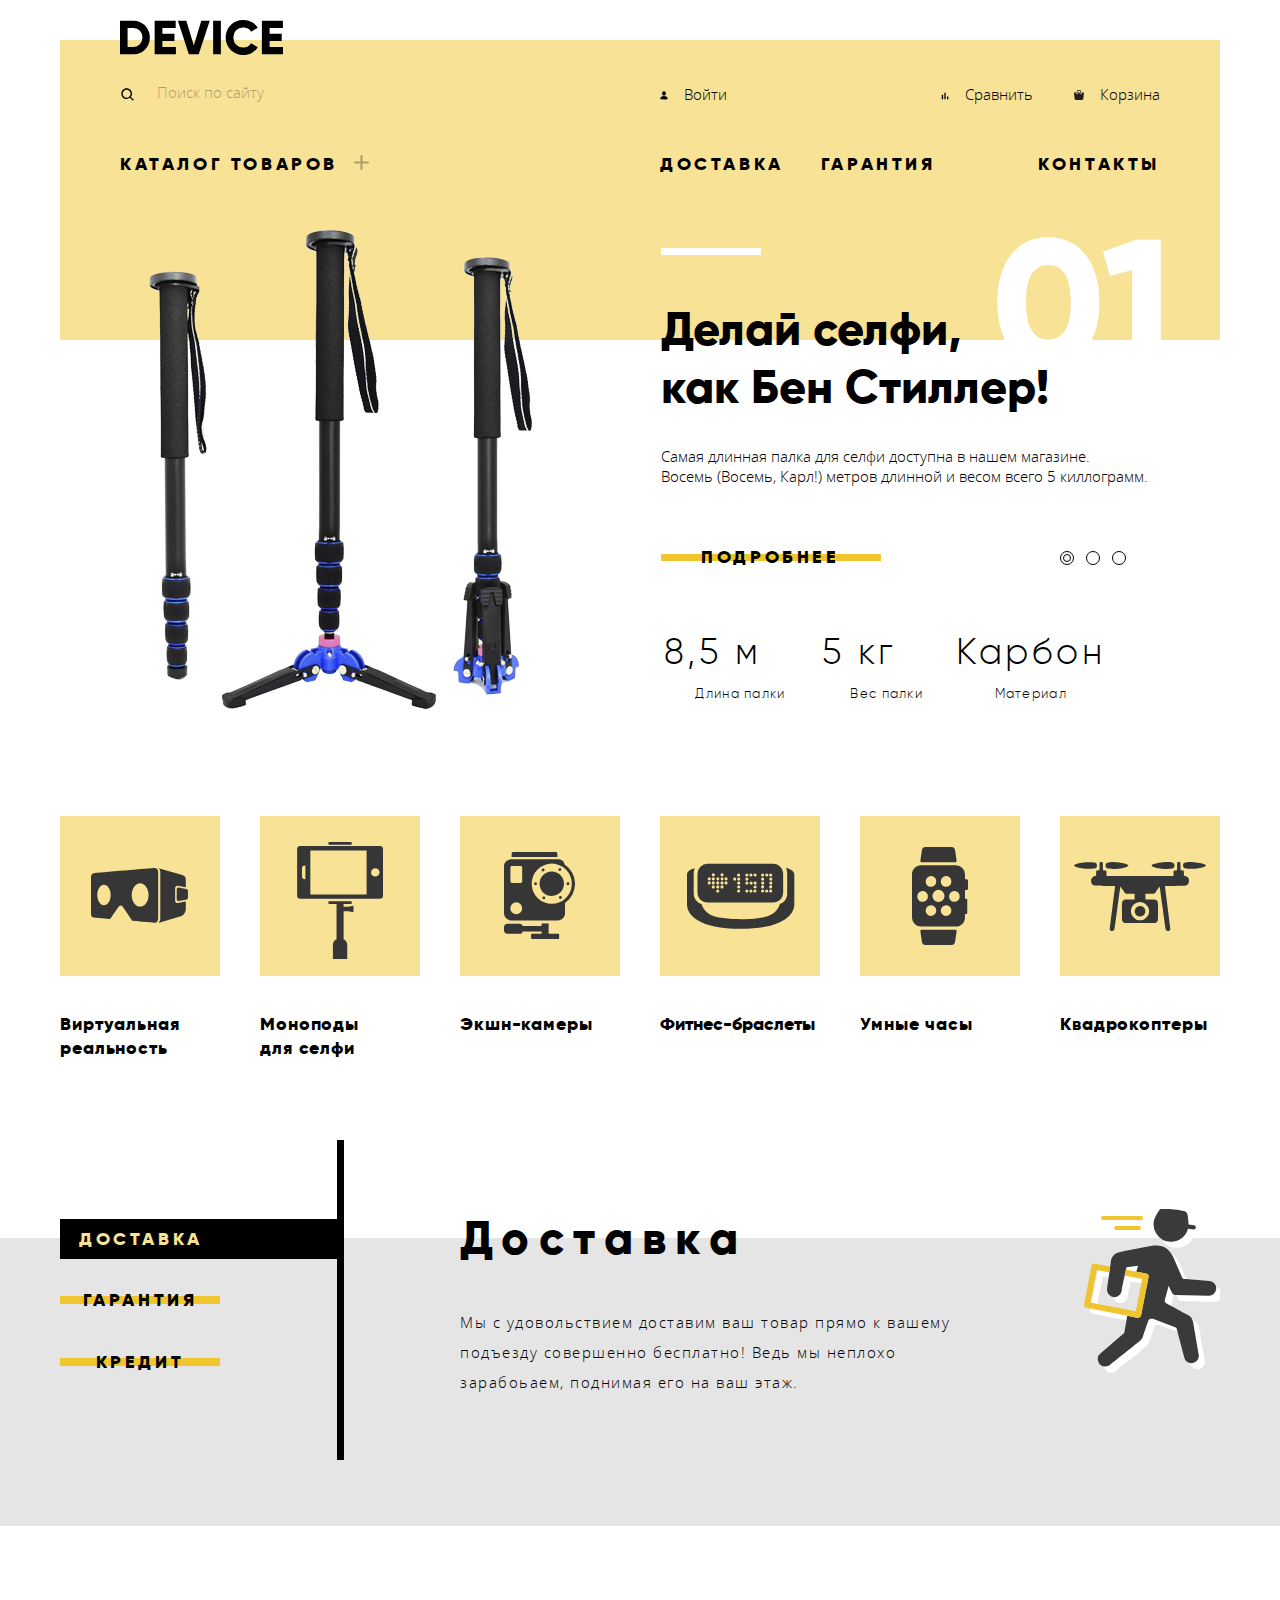
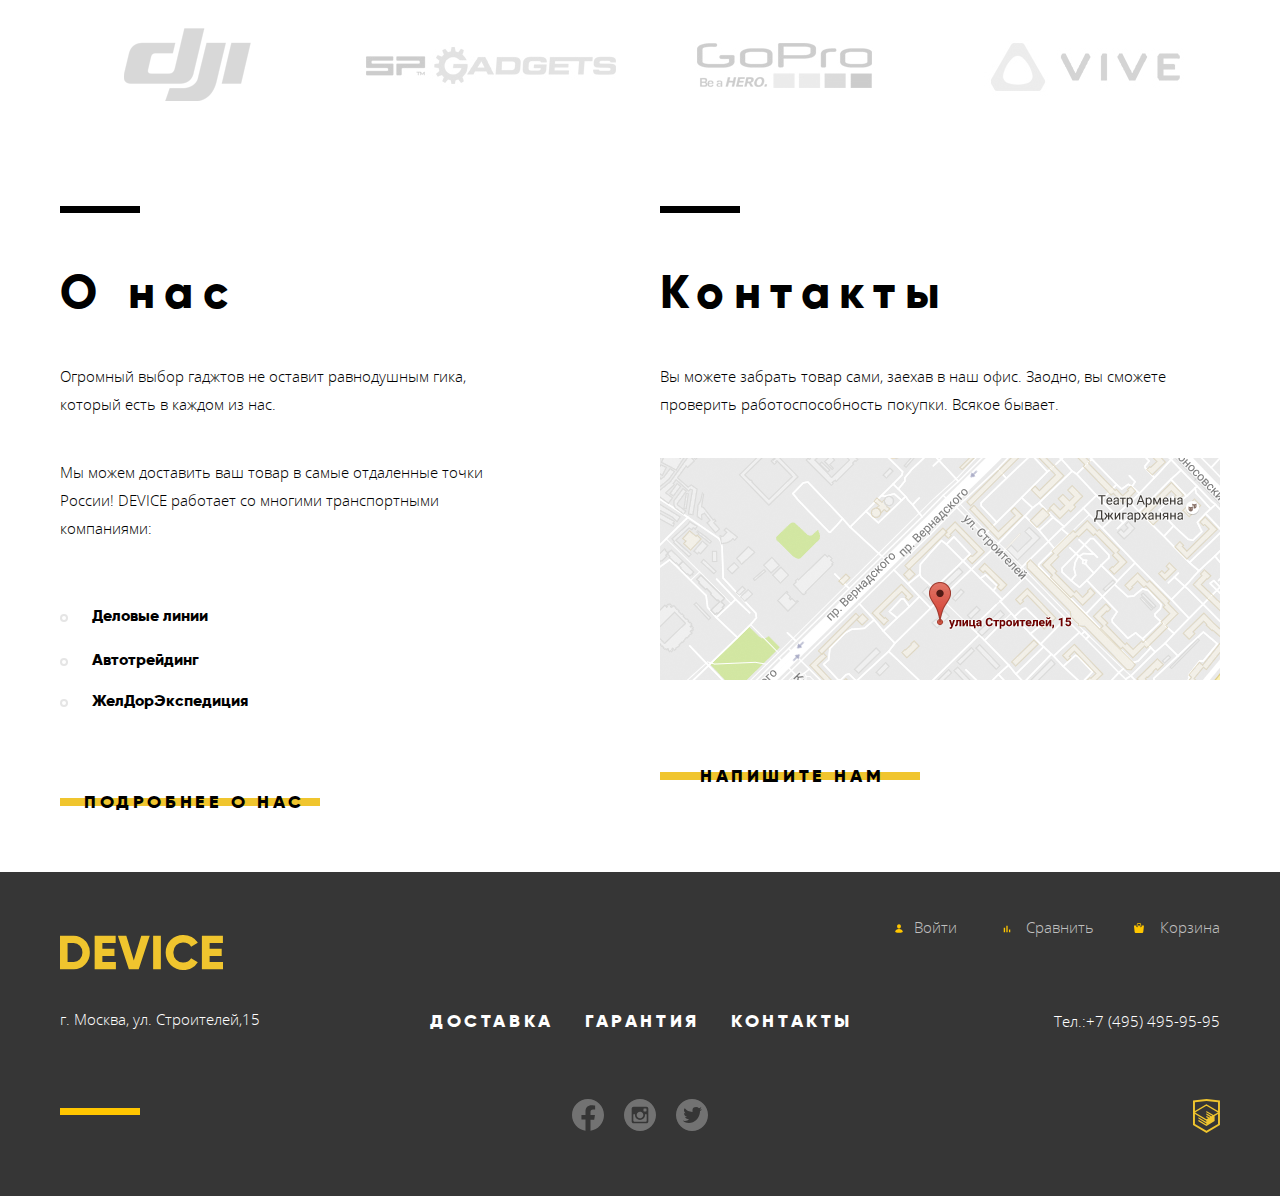
==== commit 3ad8e154: "Правки" ====
--- a/index.html
+++ b/index.html
@@ -20,17 +20,17 @@
     <div class="menu-list">
       <a class="menu-link user-come text-sign" href="blank.html">
         <div class="user">
-          <img class="header-link-input-pudding" src="img/user.svg" width="8" height="9" alt="Войти">
+          <img class="header-link-input-pudding" src="img/header-user.svg" width="8" height="9" alt="Войти">
           <div></div>
           <div>Войти</div>
         </div>
       </a>
       <a class="menu-link compare text-sign" href="#">
-        <img class="header-link-pudding" src="img/chart.svg" width="8" height="8" alt="Сравнить">
+        <img class="header-link-pudding" src="img/header-chart.svg" width="8" height="8" alt="Сравнить">
         Сравнить
       </a>
       <a class="menu-link trash text-sign" href="#">
-        <img class="header-link-pudding" src="img/trash.svg" width="10" height="10" alt="Корзина">
+        <img class="header-link-pudding" src="img/header-trash.svg" width="10" height="10" alt="Корзина">
         Корзина
       </a>
     </div>
@@ -41,7 +41,7 @@
         <div class="hover-drop-down">
           <a class="catalog" href="#">Каталог товаров</a>
           <button class="plus-image" type="button" name="plus" id="plus-image-catalog">
-            <img src="img/plus.svg" width="15" height="15" alt="plus button">
+            <img src="img/header-plus.svg" width="15" height="15" alt="plus button">
           </button>
         </div>
       </div>
@@ -489,17 +489,17 @@
         <div class="footer-link text-sign">
           <a class="footer-link-item user-footer" href="blank.html">
             <div class="user">
-              <img class="user-footer-img" src="img/footeruser.svg" width="8" height="9" alt="Войти">
+              <img class="user-footer-img" src="img/footer-user.svg" width="8" height="9" alt="Войти">
               <div></div>
               <div>Войти</div>
             </div>
           </a>
           <a class="footer-link-item footer-compare" href="#">
-            <img class="footer-compare-img" src="img/footerchart.svg" width="8" height="8" alt="Сравнить">
+            <img class="footer-compare-img" src="img/footer-chart.svg" width="8" height="8" alt="Сравнить">
             Сравнить
           </a>
           <a class="footer-link-item trash-footer" href="#">
-            <img class="trash-footer-img" src="img/footertrash.svg" width="10" height="10" alt="Корзина">
+            <img class="trash-footer-img" src="img/footer-trash.svg" width="10" height="10" alt="Корзина">
             Корзина
           </a>
         </div>
@@ -645,7 +645,7 @@
           </li>
         </ul>
         <a class="footer-academy-logo" href="https://htmlacademy.ru/intensive/htmlcss">
-          <img src="img/logohtml.svg" width="27" height="34" alt="Логотип HTMLAcademy">
+          <img src="img/logo-html.svg" width="27" height="34" alt="Логотип HTMLAcademy">
         </a>
       </div>
     </div>
